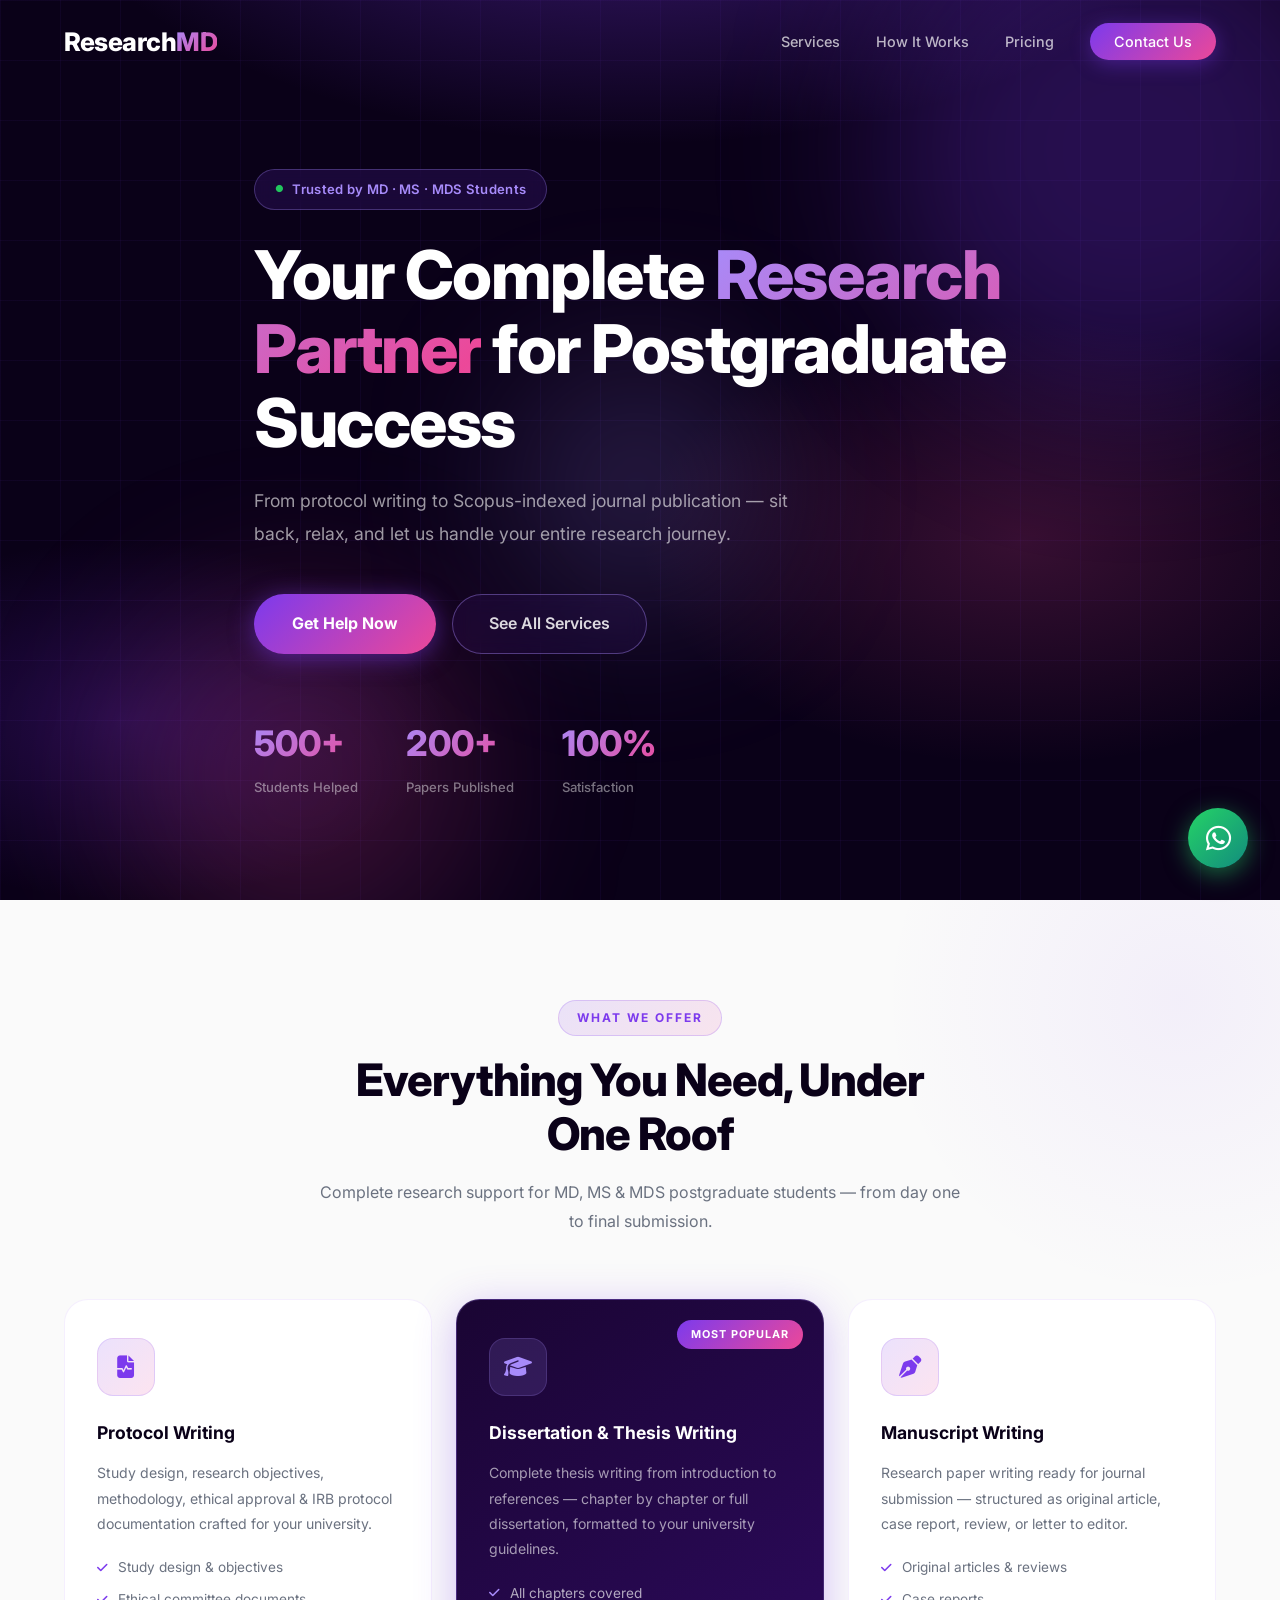
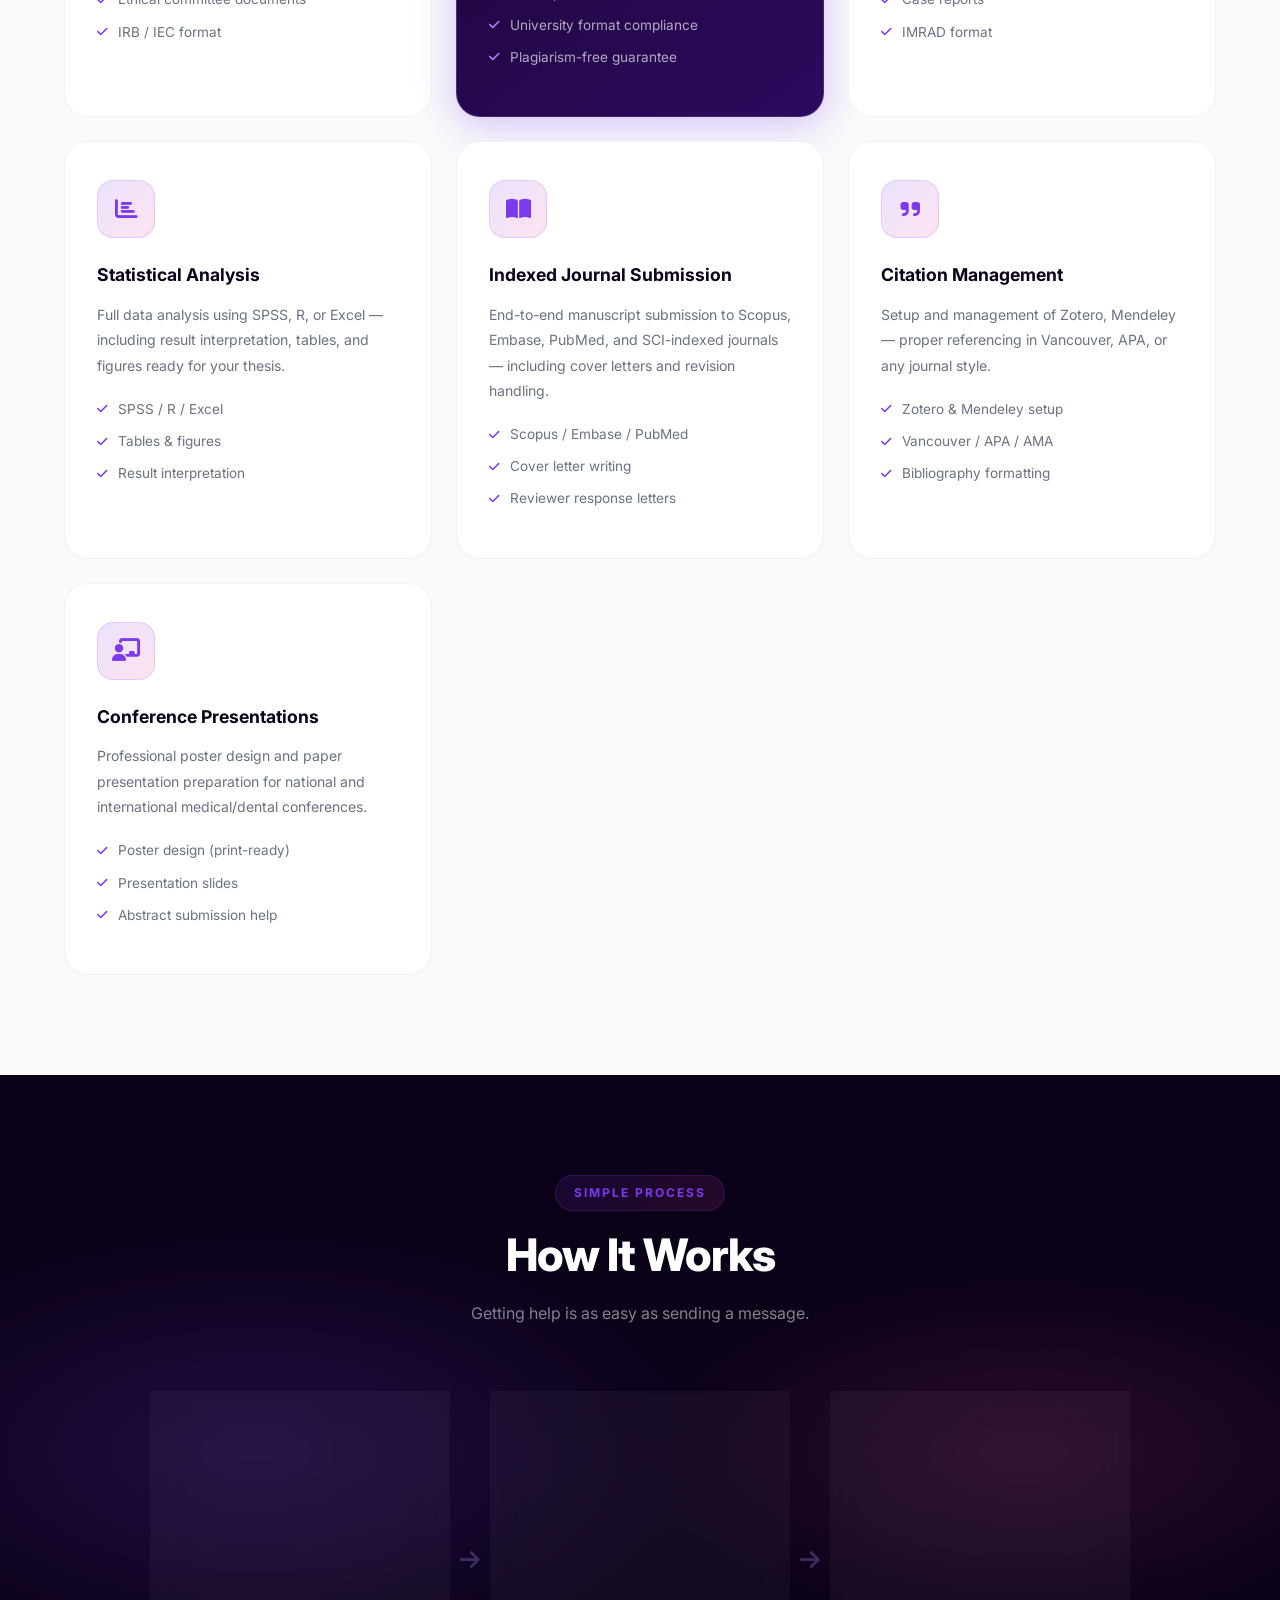
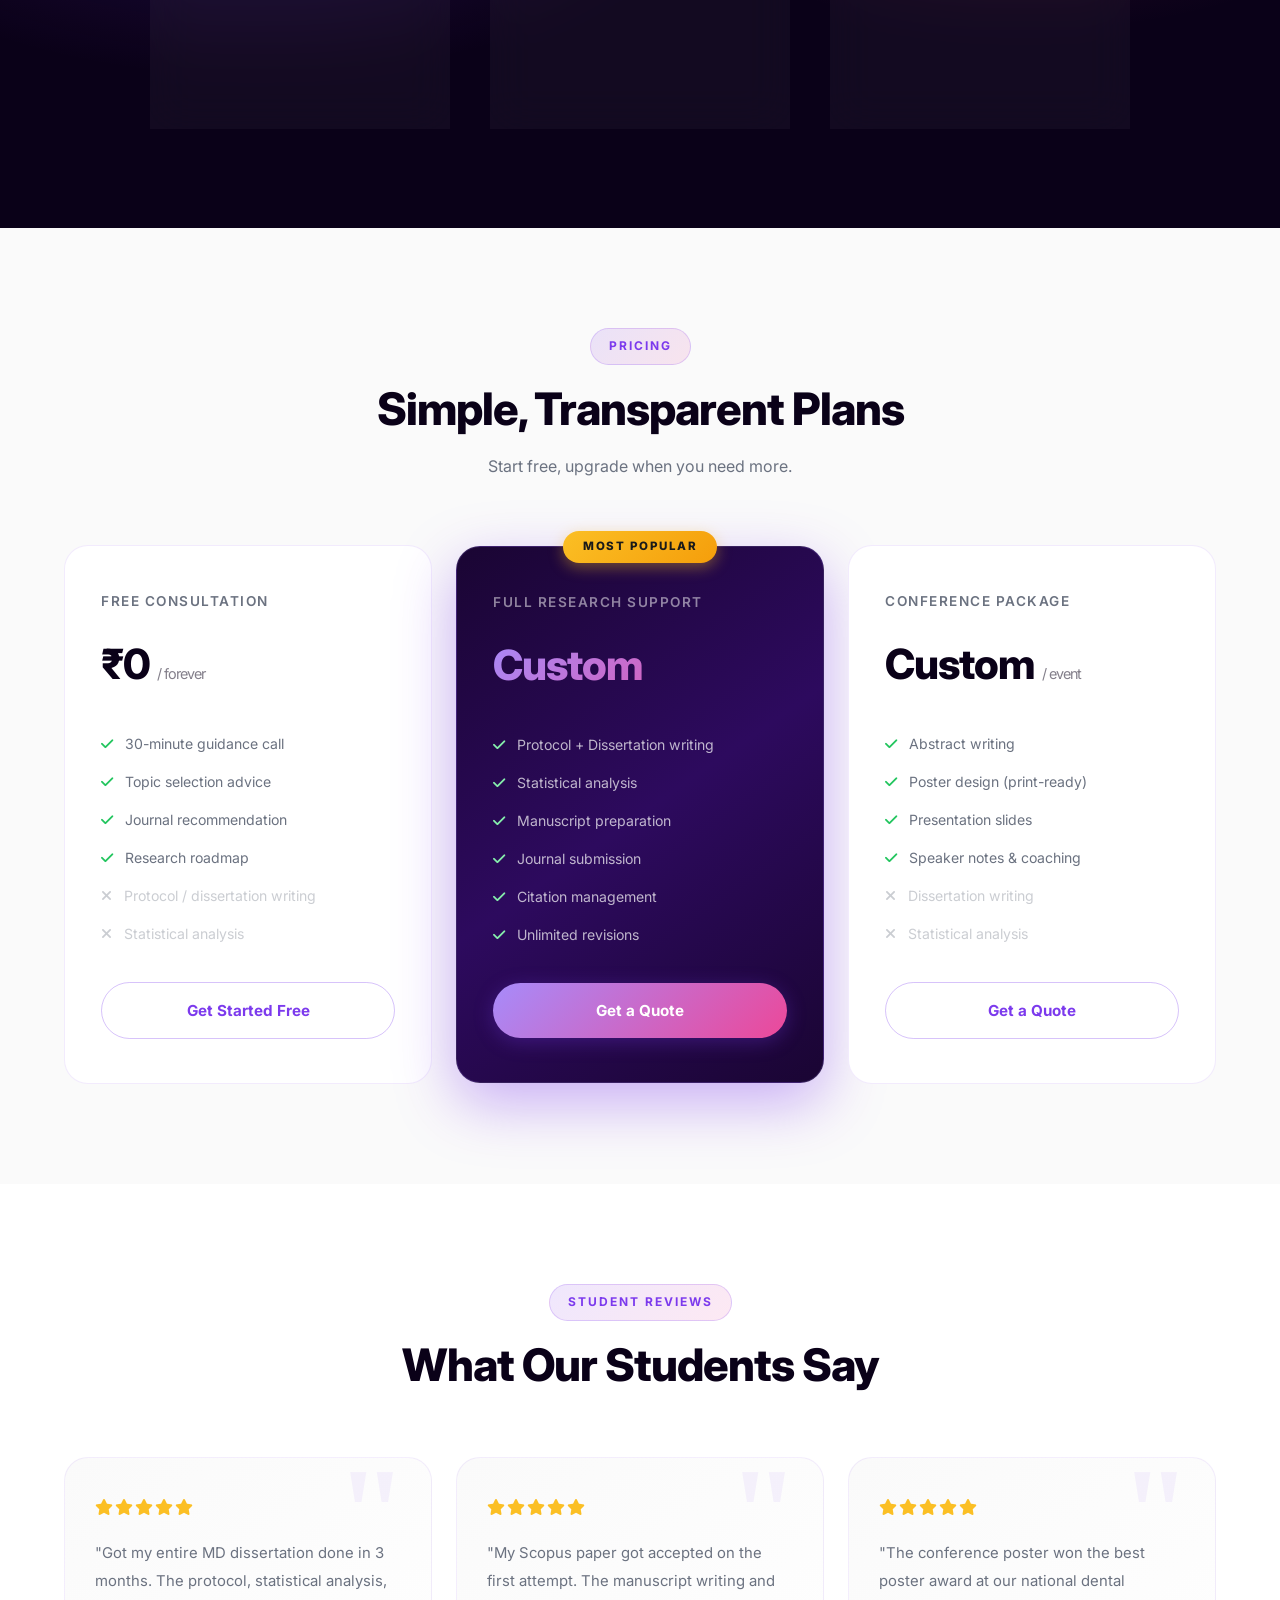
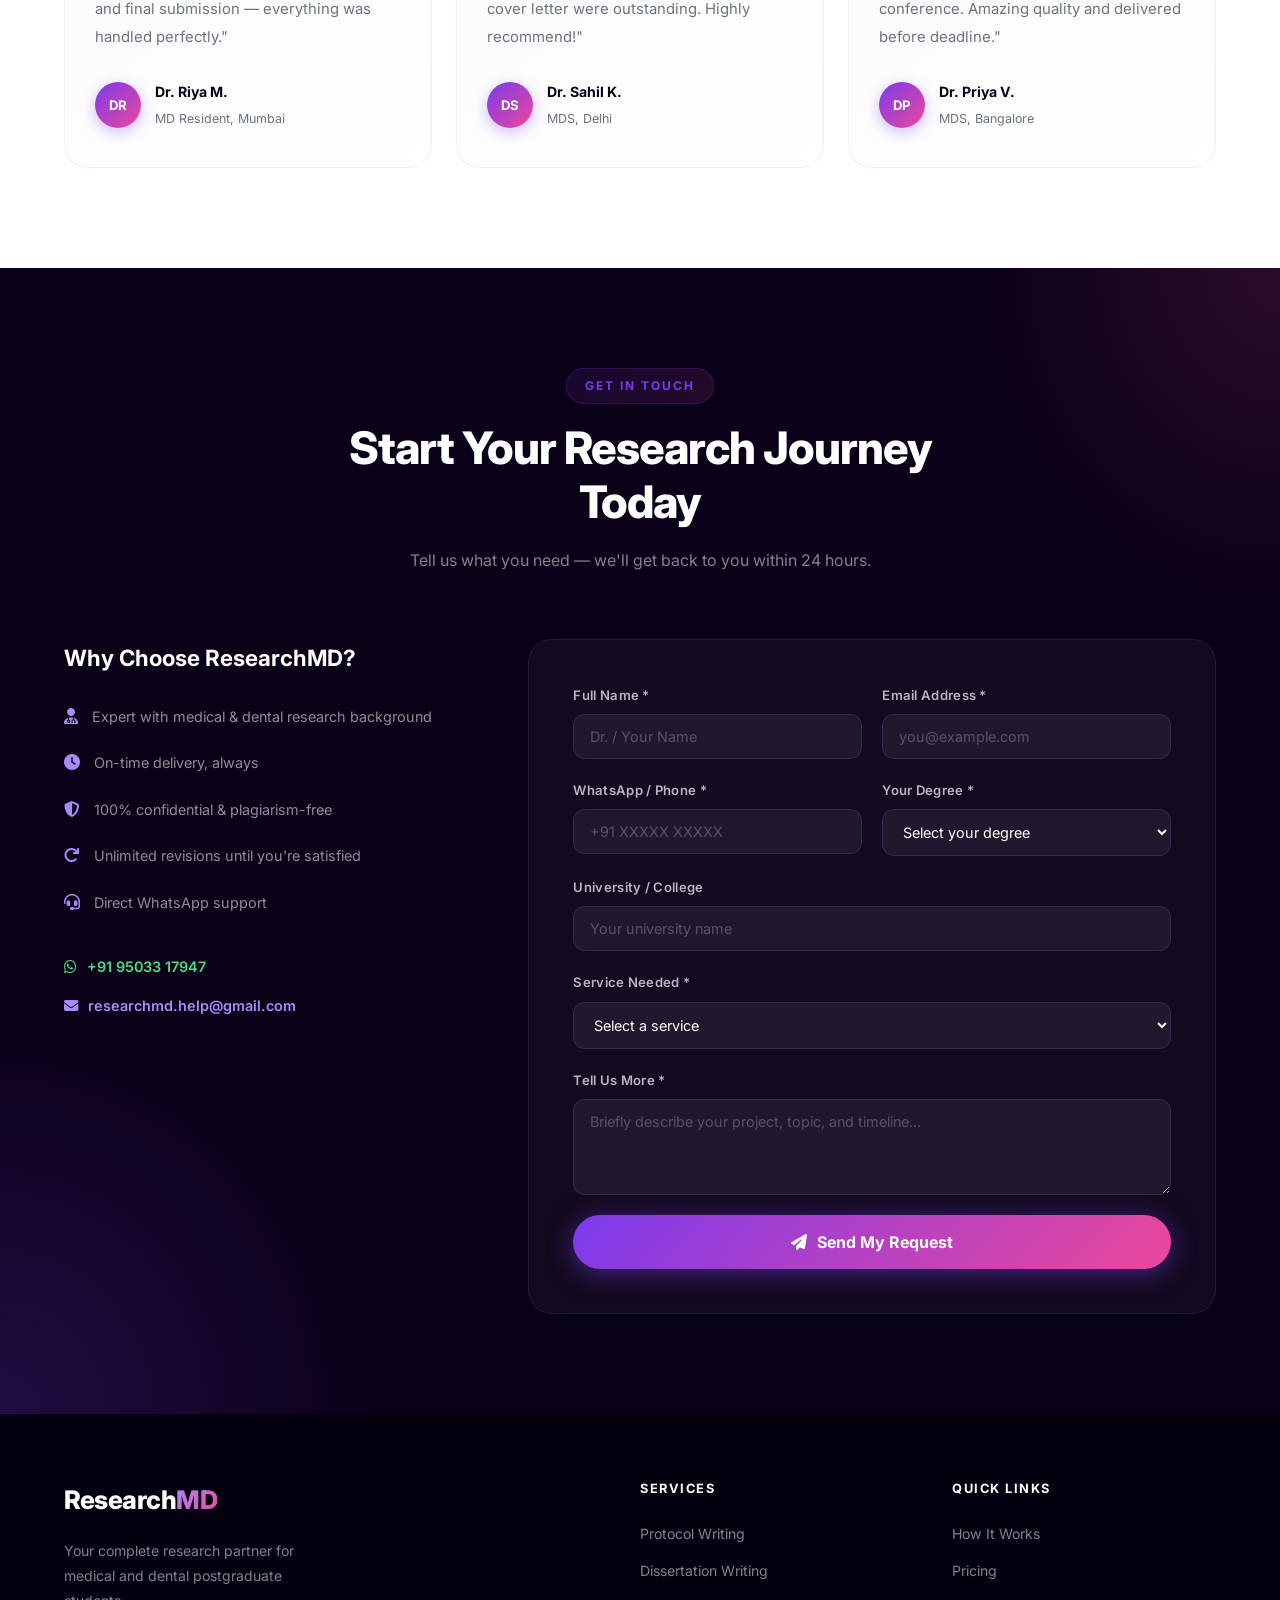
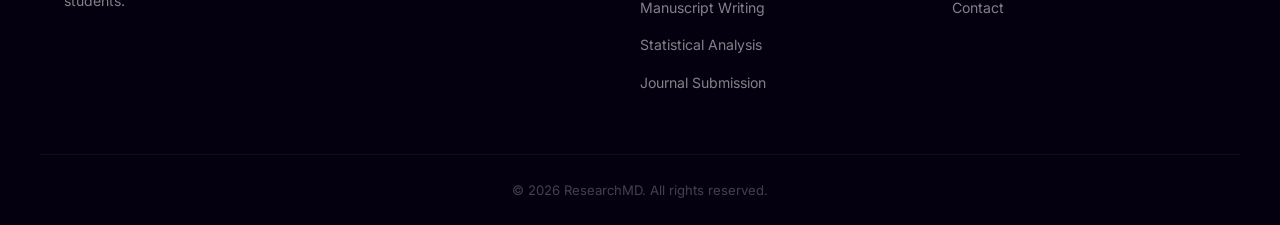
==== index.html @ eecee5d0 "Fix missing name attributes on contact form fields for Formspree Co-Authored-By: Claude Sonnet 4.6 <" ====
<!DOCTYPE html>
<html lang="en">
<head>
  <meta charset="UTF-8" />
  <meta name="viewport" content="width=device-width, initial-scale=1.0" />
  <title>ResearchMD – Thesis & Dissertation Writing Help for MD, MS & MDS Students</title>

  <!-- SEO Meta Tags -->
  <meta name="description" content="ResearchMD offers expert research support for MD, MS & MDS postgraduate students — protocol writing, dissertation, manuscript, statistical analysis, Scopus journal submission & conference presentations." />
  <meta name="keywords" content="thesis writing help India, dissertation writing MD MS MDS, research paper writing, Scopus journal submission, statistical analysis SPSS, protocol writing, medical research help, postgraduate thesis India" />
  <meta name="author" content="ResearchMD" />
  <meta name="robots" content="index, follow" />

  <!-- Open Graph (for WhatsApp / social media previews) -->
  <meta property="og:title" content="ResearchMD – Your Complete Research Partner" />
  <meta property="og:description" content="Sit back and relax. We handle your entire research journey — from protocol to publication." />
  <meta property="og:type" content="website" />
  <meta property="og:url" content="https://researchmd.vercel.app" />

  <!-- Canonical URL -->
  <link rel="canonical" href="https://researchmd.vercel.app" />

  <link rel="stylesheet" href="styles.css" />
  <link href="https://fonts.googleapis.com/css2?family=Inter:wght@300;400;500;600;700;800&display=swap" rel="stylesheet" />
  <link rel="stylesheet" href="https://cdnjs.cloudflare.com/ajax/libs/font-awesome/6.5.0/css/all.min.css" />
</head>
<body>

  <!-- ── NAVBAR ── -->
  <nav class="navbar" id="navbar">
    <div class="container nav-inner">
      <a href="#" class="logo">Research<span>MD</span></a>
      <ul class="nav-links" id="navLinks">
        <li><a href="#services">Services</a></li>
        <li><a href="#how-it-works">How It Works</a></li>
        <li><a href="#pricing">Pricing</a></li>
        <li><a href="#contact" class="btn-nav">Contact Us</a></li>
      </ul>
      <button class="hamburger" id="hamburger" aria-label="Menu">
        <i class="fas fa-bars"></i>
      </button>
    </div>
  </nav>

  <!-- ── HERO ── -->
  <section class="hero" id="home">
    <div class="hero-bg"></div>
    <div class="orb orb-1"></div>
    <div class="orb orb-2"></div>
    <div class="orb orb-3"></div>
    <div class="container hero-content">
      <span class="hero-badge">Trusted by MD · MS · MDS Students</span>
      <h1>Your Complete <span class="highlight">Research Partner</span> for Postgraduate Success</h1>
      <p class="hero-sub">
        From protocol writing to Scopus-indexed journal publication — sit back, relax, and let us handle your entire research journey.
      </p>
      <div class="hero-btns">
        <a href="#contact" class="btn-primary"><span>Get Help Now</span></a>
        <a href="#services" class="btn-outline">See All Services</a>
      </div>
      <div class="hero-stats">
        <div class="stat">
          <span class="stat-num">500+</span>
          <span class="stat-label">Students Helped</span>
        </div>
        <div class="stat">
          <span class="stat-num">200+</span>
          <span class="stat-label">Papers Published</span>
        </div>
        <div class="stat">
          <span class="stat-num">100%</span>
          <span class="stat-label">Satisfaction</span>
        </div>
      </div>
    </div>
  </section>

  <!-- ── SERVICES ── -->
  <section class="services section" id="services">
    <div class="container">
      <div class="section-header">
        <span class="section-tag">What We Offer</span>
        <h2>Everything You Need, Under One Roof</h2>
        <p>Complete research support for MD, MS & MDS postgraduate students — from day one to final submission.</p>
      </div>
      <div class="services-grid">

        <div class="service-card">
          <div class="service-icon"><i class="fas fa-file-medical-alt"></i></div>
          <h3>Protocol Writing</h3>
          <p>Study design, research objectives, methodology, ethical approval & IRB protocol documentation crafted for your university.</p>
          <ul class="service-list">
            <li><i class="fas fa-check"></i> Study design & objectives</li>
            <li><i class="fas fa-check"></i> Ethical committee documents</li>
            <li><i class="fas fa-check"></i> IRB / IEC format</li>
          </ul>
        </div>

        <div class="service-card featured">
          <div class="badge-popular">Most Popular</div>
          <div class="service-icon"><i class="fas fa-graduation-cap"></i></div>
          <h3>Dissertation & Thesis Writing</h3>
          <p>Complete thesis writing from introduction to references — chapter by chapter or full dissertation, formatted to your university guidelines.</p>
          <ul class="service-list">
            <li><i class="fas fa-check"></i> All chapters covered</li>
            <li><i class="fas fa-check"></i> University format compliance</li>
            <li><i class="fas fa-check"></i> Plagiarism-free guarantee</li>
          </ul>
        </div>

        <div class="service-card">
          <div class="service-icon"><i class="fas fa-pen-nib"></i></div>
          <h3>Manuscript Writing</h3>
          <p>Research paper writing ready for journal submission — structured as original article, case report, review, or letter to editor.</p>
          <ul class="service-list">
            <li><i class="fas fa-check"></i> Original articles & reviews</li>
            <li><i class="fas fa-check"></i> Case reports</li>
            <li><i class="fas fa-check"></i> IMRAD format</li>
          </ul>
        </div>

        <div class="service-card">
          <div class="service-icon"><i class="fas fa-chart-bar"></i></div>
          <h3>Statistical Analysis</h3>
          <p>Full data analysis using SPSS, R, or Excel — including result interpretation, tables, and figures ready for your thesis.</p>
          <ul class="service-list">
            <li><i class="fas fa-check"></i> SPSS / R / Excel</li>
            <li><i class="fas fa-check"></i> Tables & figures</li>
            <li><i class="fas fa-check"></i> Result interpretation</li>
          </ul>
        </div>

        <div class="service-card">
          <div class="service-icon"><i class="fas fa-book-open"></i></div>
          <h3>Indexed Journal Submission</h3>
          <p>End-to-end manuscript submission to Scopus, Embase, PubMed, and SCI-indexed journals — including cover letters and revision handling.</p>
          <ul class="service-list">
            <li><i class="fas fa-check"></i> Scopus / Embase / PubMed</li>
            <li><i class="fas fa-check"></i> Cover letter writing</li>
            <li><i class="fas fa-check"></i> Reviewer response letters</li>
          </ul>
        </div>

        <div class="service-card">
          <div class="service-icon"><i class="fas fa-quote-right"></i></div>
          <h3>Citation Management</h3>
          <p>Setup and management of Zotero, Mendeley — proper referencing in Vancouver, APA, or any journal style.</p>
          <ul class="service-list">
            <li><i class="fas fa-check"></i> Zotero & Mendeley setup</li>
            <li><i class="fas fa-check"></i> Vancouver / APA / AMA</li>
            <li><i class="fas fa-check"></i> Bibliography formatting</li>
          </ul>
        </div>

        <div class="service-card">
          <div class="service-icon"><i class="fas fa-chalkboard-teacher"></i></div>
          <h3>Conference Presentations</h3>
          <p>Professional poster design and paper presentation preparation for national and international medical/dental conferences.</p>
          <ul class="service-list">
            <li><i class="fas fa-check"></i> Poster design (print-ready)</li>
            <li><i class="fas fa-check"></i> Presentation slides</li>
            <li><i class="fas fa-check"></i> Abstract submission help</li>
          </ul>
        </div>

      </div>
    </div>
  </section>

  <!-- ── HOW IT WORKS ── -->
  <section class="how-it-works section" id="how-it-works">
    <div class="container">
      <div class="section-header">
        <span class="section-tag">Simple Process</span>
        <h2>How It Works</h2>
        <p>Getting help is as easy as sending a message.</p>
      </div>
      <div class="steps">
        <div class="step">
          <div class="step-num">01</div>
          <div class="step-icon"><i class="fas fa-paper-plane"></i></div>
          <h3>Contact Us</h3>
          <p>Fill out the contact form below with your requirements, degree, and what help you need.</p>
        </div>
        <div class="step-arrow"><i class="fas fa-arrow-right"></i></div>
        <div class="step">
          <div class="step-num">02</div>
          <div class="step-icon"><i class="fas fa-comments"></i></div>
          <h3>Discuss Your Project</h3>
          <p>We connect on WhatsApp or email to understand your topic, timeline, and university requirements.</p>
        </div>
        <div class="step-arrow"><i class="fas fa-arrow-right"></i></div>
        <div class="step">
          <div class="step-num">03</div>
          <div class="step-icon"><i class="fas fa-check-circle"></i></div>
          <h3>We Deliver</h3>
          <p>Sit back and relax. Your work is done on time, formatted correctly, and ready for submission.</p>
        </div>
      </div>
    </div>
  </section>

  <!-- ── PRICING ── -->
  <section class="pricing section" id="pricing">
    <div class="container">
      <div class="section-header">
        <span class="section-tag">Pricing</span>
        <h2>Simple, Transparent Plans</h2>
        <p>Start free, upgrade when you need more.</p>
      </div>
      <div class="pricing-grid">

        <div class="pricing-card">
          <div class="plan-name">Free Consultation</div>
          <div class="plan-price">₹0 <span>/ forever</span></div>
          <ul class="plan-features">
            <li><i class="fas fa-check"></i> 30-minute guidance call</li>
            <li><i class="fas fa-check"></i> Topic selection advice</li>
            <li><i class="fas fa-check"></i> Journal recommendation</li>
            <li><i class="fas fa-check"></i> Research roadmap</li>
            <li class="disabled"><i class="fas fa-times"></i> Protocol / dissertation writing</li>
            <li class="disabled"><i class="fas fa-times"></i> Statistical analysis</li>
          </ul>
          <a href="#contact" class="btn-plan-outline">Get Started Free</a>
        </div>

        <div class="pricing-card featured">
          <div class="popular-tag">Most Popular</div>
          <div class="plan-name">Full Research Support</div>
          <div class="plan-price">Custom <span>/ project</span></div>
          <ul class="plan-features">
            <li><i class="fas fa-check"></i> Protocol + Dissertation writing</li>
            <li><i class="fas fa-check"></i> Statistical analysis</li>
            <li><i class="fas fa-check"></i> Manuscript preparation</li>
            <li><i class="fas fa-check"></i> Journal submission</li>
            <li><i class="fas fa-check"></i> Citation management</li>
            <li><i class="fas fa-check"></i> Unlimited revisions</li>
          </ul>
          <a href="#contact" class="btn-plan">Get a Quote</a>
        </div>

        <div class="pricing-card">
          <div class="plan-name">Conference Package</div>
          <div class="plan-price">Custom <span>/ event</span></div>
          <ul class="plan-features">
            <li><i class="fas fa-check"></i> Abstract writing</li>
            <li><i class="fas fa-check"></i> Poster design (print-ready)</li>
            <li><i class="fas fa-check"></i> Presentation slides</li>
            <li><i class="fas fa-check"></i> Speaker notes & coaching</li>
            <li class="disabled"><i class="fas fa-times"></i> Dissertation writing</li>
            <li class="disabled"><i class="fas fa-times"></i> Statistical analysis</li>
          </ul>
          <a href="#contact" class="btn-plan-outline">Get a Quote</a>
        </div>

      </div>
    </div>
  </section>

  <!-- ── TESTIMONIALS ── -->
  <section class="testimonials section">
    <div class="container">
      <div class="section-header">
        <span class="section-tag">Student Reviews</span>
        <h2>What Our Students Say</h2>
      </div>
      <div class="testimonials-grid">
        <div class="testimonial-card">
          <div class="stars"><i class="fas fa-star"></i><i class="fas fa-star"></i><i class="fas fa-star"></i><i class="fas fa-star"></i><i class="fas fa-star"></i></div>
          <p>"Got my entire MD dissertation done in 3 months. The protocol, statistical analysis, and final submission — everything was handled perfectly."</p>
          <div class="testimonial-author">
            <div class="author-avatar">DR</div>
            <div>
              <strong>Dr. Riya M.</strong>
              <span>MD Resident, Mumbai</span>
            </div>
          </div>
        </div>
        <div class="testimonial-card">
          <div class="stars"><i class="fas fa-star"></i><i class="fas fa-star"></i><i class="fas fa-star"></i><i class="fas fa-star"></i><i class="fas fa-star"></i></div>
          <p>"My Scopus paper got accepted on the first attempt. The manuscript writing and cover letter were outstanding. Highly recommend!"</p>
          <div class="testimonial-author">
            <div class="author-avatar">DS</div>
            <div>
              <strong>Dr. Sahil K.</strong>
              <span>MDS, Delhi</span>
            </div>
          </div>
        </div>
        <div class="testimonial-card">
          <div class="stars"><i class="fas fa-star"></i><i class="fas fa-star"></i><i class="fas fa-star"></i><i class="fas fa-star"></i><i class="fas fa-star"></i></div>
          <p>"The conference poster won the best poster award at our national dental conference. Amazing quality and delivered before deadline."</p>
          <div class="testimonial-author">
            <div class="author-avatar">DP</div>
            <div>
              <strong>Dr. Priya V.</strong>
              <span>MDS, Bangalore</span>
            </div>
          </div>
        </div>
      </div>
    </div>
  </section>

  <!-- ── CONTACT ── -->
  <section class="contact section" id="contact">
    <div class="container">
      <div class="section-header">
        <span class="section-tag">Get In Touch</span>
        <h2>Start Your Research Journey Today</h2>
        <p>Tell us what you need — we'll get back to you within 24 hours.</p>
      </div>
      <div class="contact-wrapper">
        <div class="contact-info">
          <h3>Why Choose ResearchMD?</h3>
          <ul class="why-list">
            <li><i class="fas fa-user-md"></i> Expert with medical & dental research background</li>
            <li><i class="fas fa-clock"></i> On-time delivery, always</li>
            <li><i class="fas fa-shield-alt"></i> 100% confidential & plagiarism-free</li>
            <li><i class="fas fa-redo"></i> Unlimited revisions until you're satisfied</li>
            <li><i class="fas fa-headset"></i> Direct WhatsApp support</li>
          </ul>
          <div class="contact-links">
            <a href="https://wa.me/919503317947" class="contact-link whatsapp">
              <i class="fab fa-whatsapp"></i> +91 95033 17947
            </a>
            <a href="mailto:researchmd.help@gmail.com" class="contact-link">
              <i class="fas fa-envelope"></i> researchmd.help@gmail.com
            </a>
          </div>
        </div>

        <form class="contact-form" id="contactForm" action="https://formspree.io/f/mreawzrw" method="POST">
          <div class="form-row">
            <div class="form-group">
              <label for="name">Full Name *</label>
              <input type="text" id="name" name="name" placeholder="Dr. / Your Name" required />
            </div>
            <div class="form-group">
              <label for="email">Email Address *</label>
              <input type="email" id="email" name="email" placeholder="you@example.com" required />
            </div>
          </div>
          <div class="form-row">
            <div class="form-group">
              <label for="phone">WhatsApp / Phone *</label>
              <input type="tel" id="phone" name="phone" placeholder="+91 XXXXX XXXXX" required />
            </div>
            <div class="form-group">
              <label for="degree">Your Degree *</label>
              <select id="degree" name="degree" required>
                <option value="">Select your degree</option>
                <option>MD</option>
                <option>MS</option>
                <option>MDS</option>
                <option>Other</option>
              </select>
            </div>
          </div>
          <div class="form-group">
            <label for="university">University / College</label>
            <input type="text" id="university" name="university" placeholder="Your university name" />
          </div>
          <div class="form-group">
            <label for="service">Service Needed *</label>
            <select id="service" name="service" required>
              <option value="">Select a service</option>
              <option>Protocol Writing</option>
              <option>Dissertation / Thesis Writing</option>
              <option>Manuscript Writing</option>
              <option>Statistical Analysis</option>
              <option>Indexed Journal Submission</option>
              <option>Citation Management (Zotero / Mendeley)</option>
              <option>Conference Poster / Presentation</option>
              <option>Multiple Services</option>
            </select>
          </div>
          <div class="form-group">
            <label for="message">Tell Us More *</label>
            <textarea id="message" name="message" rows="4" placeholder="Briefly describe your project, topic, and timeline..." required></textarea>
          </div>
          <button type="submit" class="btn-submit">
            <i class="fas fa-paper-plane"></i> <span>Send My Request</span>
          </button>
          <div class="form-success" id="formSuccess">
            <i class="fas fa-check-circle"></i> Thank you! We'll contact you within 24 hours.
          </div>
        </form>
      </div>
    </div>
  </section>

  <!-- ── FOOTER ── -->
  <footer class="footer">
    <div class="container footer-inner">
      <div class="footer-brand">
        <a href="#" class="logo">Research<span>MD</span></a>
        <p>Your complete research partner for medical and dental postgraduate students.</p>
      </div>
      <div class="footer-links">
        <h4>Services</h4>
        <ul>
          <li><a href="#services">Protocol Writing</a></li>
          <li><a href="#services">Dissertation Writing</a></li>
          <li><a href="#services">Manuscript Writing</a></li>
          <li><a href="#services">Statistical Analysis</a></li>
          <li><a href="#services">Journal Submission</a></li>
        </ul>
      </div>
      <div class="footer-links">
        <h4>Quick Links</h4>
        <ul>
          <li><a href="#how-it-works">How It Works</a></li>
          <li><a href="#pricing">Pricing</a></li>
          <li><a href="#contact">Contact</a></li>
        </ul>
      </div>
    </div>
    <div class="footer-bottom">
      <p>© 2026 ResearchMD. All rights reserved.</p>
    </div>
  </footer>

  <!-- WhatsApp Floating Button -->
  <a href="https://wa.me/919503317947?text=Hi%2C%20I%20need%20help%20with%20my%20research%20project"
     class="whatsapp-float"
     target="_blank"
     aria-label="Chat on WhatsApp">
    <i class="fab fa-whatsapp"></i>
    <span class="whatsapp-tooltip">Chat with us!</span>
  </a>

  <script src="script.js"></script>
</body>
</html>
---- styles.css ----
/* ── RESET & BASE ── */
*, *::before, *::after { box-sizing: border-box; margin: 0; padding: 0; }

:root {
  --purple:        #7C3AED;
  --purple-dark:   #5B21B6;
  --purple-deep:   #3B0764;
  --purple-light:  #EDE9FE;
  --purple-mid:    #A78BFA;
  --purple-glow:   rgba(124, 58, 237, 0.4);
  --pink:          #EC4899;
  --white:         #FFFFFF;
  --off-white:     #F8F7FF;
  --gray:          #6B7280;
  --dark:          #0A0118;
  --dark-card:     #110A2A;
  --radius:        18px;
  --radius-lg:     24px;
}

html { scroll-behavior: smooth; }

body {
  font-family: 'Inter', sans-serif;
  color: var(--dark);
  background: var(--white);
  line-height: 1.7;
  overflow-x: hidden;
}

.container { max-width: 1200px; margin: 0 auto; padding: 0 24px; }
a { text-decoration: none; color: inherit; }
ul { list-style: none; }
.section { padding: 100px 0; }

/* ── NAVBAR ── */
.navbar {
  position: fixed;
  top: 0; left: 0; right: 0;
  z-index: 100;
  padding: 10px 0;
  transition: all 0.4s;
}
.navbar.scrolled {
  background: rgba(10, 1, 24, 0.85);
  backdrop-filter: blur(20px);
  -webkit-backdrop-filter: blur(20px);
  border-bottom: 1px solid rgba(124,58,237,0.2);
  box-shadow: 0 4px 30px rgba(124,58,237,0.15);
}
.nav-inner {
  display: flex;
  align-items: center;
  justify-content: space-between;
  height: 64px;
}

.logo {
  font-size: 1.6rem;
  font-weight: 800;
  color: var(--white);
  letter-spacing: -0.5px;
}
.logo span {
  background: linear-gradient(135deg, #A78BFA, #EC4899);
  -webkit-background-clip: text;
  -webkit-text-fill-color: transparent;
  background-clip: text;
}

.nav-links { display: flex; align-items: center; gap: 36px; }
.nav-links li a {
  font-weight: 500;
  color: rgba(255,255,255,0.7);
  transition: color 0.2s;
  font-size: 0.9rem;
}
.nav-links li a:hover { color: var(--white); }

.btn-nav {
  background: linear-gradient(135deg, var(--purple), var(--pink)) !important;
  color: var(--white) !important;
  padding: 10px 24px;
  border-radius: 50px;
  font-weight: 600;
  font-size: 0.9rem;
  box-shadow: 0 4px 20px rgba(124,58,237,0.4);
  transition: all 0.3s !important;
}
.btn-nav:hover {
  transform: translateY(-2px) !important;
  box-shadow: 0 8px 30px rgba(124,58,237,0.6) !important;
}

.hamburger {
  display: none;
  background: none;
  border: none;
  font-size: 1.4rem;
  color: var(--white);
  cursor: pointer;
}

/* ── HERO ── */
.hero {
  min-height: 100vh;
  display: flex;
  align-items: center;
  position: relative;
  overflow: hidden;
  padding-top: 70px;
  background: var(--dark);
}

/* Animated gradient background */
.hero-bg {
  position: absolute;
  inset: 0;
  background:
    radial-gradient(ellipse 80% 60% at 50% -20%, rgba(124,58,237,0.5) 0%, transparent 60%),
    radial-gradient(ellipse 60% 50% at 80% 60%, rgba(236,72,153,0.2) 0%, transparent 50%),
    radial-gradient(ellipse 50% 40% at 10% 80%, rgba(91,33,182,0.3) 0%, transparent 50%),
    var(--dark);
}

/* Floating orbs */
.orb {
  position: absolute;
  border-radius: 50%;
  filter: blur(80px);
  animation: floatOrb 8s ease-in-out infinite;
  pointer-events: none;
}
.orb-1 {
  width: 500px; height: 500px;
  background: rgba(124,58,237,0.25);
  top: -100px; right: -100px;
  animation-duration: 9s;
}
.orb-2 {
  width: 350px; height: 350px;
  background: rgba(236,72,153,0.2);
  bottom: -50px; left: 10%;
  animation-duration: 11s;
  animation-delay: -3s;
}
.orb-3 {
  width: 250px; height: 250px;
  background: rgba(167,139,250,0.2);
  top: 40%; left: 40%;
  animation-duration: 13s;
  animation-delay: -5s;
}

@keyframes floatOrb {
  0%, 100% { transform: translateY(0) scale(1); }
  50%       { transform: translateY(-40px) scale(1.08); }
}

/* Grid overlay */
.hero-bg::after {
  content: '';
  position: absolute;
  inset: 0;
  background-image:
    linear-gradient(rgba(124,58,237,0.06) 1px, transparent 1px),
    linear-gradient(90deg, rgba(124,58,237,0.06) 1px, transparent 1px);
  background-size: 60px 60px;
}

.hero-content {
  position: relative;
  z-index: 1;
  max-width: 820px;
  padding: 80px 24px;
}

.hero-badge {
  display: inline-flex;
  align-items: center;
  gap: 8px;
  background: rgba(124,58,237,0.15);
  border: 1px solid rgba(167,139,250,0.3);
  color: var(--purple-mid);
  font-size: 0.82rem;
  font-weight: 600;
  padding: 8px 20px;
  border-radius: 50px;
  margin-bottom: 28px;
  backdrop-filter: blur(10px);
  letter-spacing: 0.3px;
}
.hero-badge::before {
  content: '●';
  color: #22C55E;
  font-size: 0.6rem;
  animation: pulse 2s infinite;
}
@keyframes pulse { 0%,100%{opacity:1} 50%{opacity:0.3} }

.hero-content h1 {
  font-size: clamp(2.4rem, 5.5vw, 4.2rem);
  font-weight: 800;
  line-height: 1.1;
  color: var(--white);
  margin-bottom: 24px;
  letter-spacing: -1.5px;
}

.highlight {
  background: linear-gradient(135deg, #A78BFA 0%, #EC4899 50%, #A78BFA 100%);
  background-size: 200% auto;
  -webkit-background-clip: text;
  -webkit-text-fill-color: transparent;
  background-clip: text;
  animation: shimmer 3s linear infinite;
}
@keyframes shimmer { to { background-position: 200% center; } }

.hero-sub {
  font-size: 1.1rem;
  color: rgba(255,255,255,0.6);
  max-width: 580px;
  margin-bottom: 44px;
  line-height: 1.9;
}

.hero-btns { display: flex; gap: 16px; flex-wrap: wrap; margin-bottom: 60px; }

.btn-primary {
  background: linear-gradient(135deg, var(--purple) 0%, var(--pink) 100%);
  color: var(--white);
  padding: 16px 38px;
  border-radius: 50px;
  font-weight: 700;
  font-size: 1rem;
  transition: all 0.3s;
  box-shadow: 0 4px 24px rgba(124,58,237,0.5), 0 0 0 0 rgba(124,58,237,0.3);
  position: relative;
  overflow: hidden;
}
.btn-primary::before {
  content: '';
  position: absolute;
  inset: 0;
  background: linear-gradient(135deg, var(--pink) 0%, var(--purple) 100%);
  opacity: 0;
  transition: opacity 0.3s;
}
.btn-primary:hover::before { opacity: 1; }
.btn-primary span { position: relative; z-index: 1; }
.btn-primary:hover {
  transform: translateY(-3px);
  box-shadow: 0 12px 40px rgba(124,58,237,0.6);
}

.btn-outline {
  border: 1.5px solid rgba(167,139,250,0.4);
  color: rgba(255,255,255,0.85);
  padding: 15px 36px;
  border-radius: 50px;
  font-weight: 600;
  font-size: 1rem;
  transition: all 0.3s;
  background: rgba(124,58,237,0.08);
  backdrop-filter: blur(10px);
}
.btn-outline:hover {
  border-color: var(--purple-mid);
  background: rgba(124,58,237,0.2);
  transform: translateY(-3px);
  color: var(--white);
}

.hero-stats { display: flex; gap: 48px; flex-wrap: wrap; }
.stat { position: relative; }
.stat-num {
  display: block;
  font-size: 2.2rem;
  font-weight: 800;
  background: linear-gradient(135deg, #A78BFA, #EC4899);
  -webkit-background-clip: text;
  -webkit-text-fill-color: transparent;
  background-clip: text;
}
.stat-label {
  font-size: 0.82rem;
  color: rgba(255,255,255,0.45);
  font-weight: 500;
}

/* ── SECTION HEADER ── */
.section-header { text-align: center; max-width: 640px; margin: 0 auto 64px; }
.section-tag {
  display: inline-block;
  background: linear-gradient(135deg, rgba(124,58,237,0.12), rgba(236,72,153,0.12));
  border: 1px solid rgba(124,58,237,0.2);
  color: var(--purple);
  font-size: 0.75rem;
  font-weight: 700;
  text-transform: uppercase;
  letter-spacing: 2px;
  padding: 7px 18px;
  border-radius: 50px;
  margin-bottom: 18px;
}
.section-header h2 {
  font-size: clamp(1.9rem, 4vw, 2.8rem);
  font-weight: 800;
  color: var(--dark);
  margin-bottom: 16px;
  letter-spacing: -1px;
  line-height: 1.2;
}
.section-header p { color: var(--gray); font-size: 1rem; line-height: 1.8; }

/* ── SERVICES ── */
.services { background: #FAFAFA; position: relative; overflow: hidden; }
.services::before {
  content: '';
  position: absolute;
  top: -200px; right: -200px;
  width: 600px; height: 600px;
  background: radial-gradient(circle, rgba(124,58,237,0.06) 0%, transparent 70%);
  pointer-events: none;
}

.services-grid {
  display: grid;
  grid-template-columns: repeat(auto-fit, minmax(320px, 1fr));
  gap: 24px;
}

.service-card {
  background: var(--white);
  border-radius: var(--radius-lg);
  padding: 38px 32px;
  border: 1px solid rgba(124,58,237,0.08);
  transition: all 0.4s cubic-bezier(0.175, 0.885, 0.32, 1.275);
  position: relative;
  overflow: hidden;
}
.service-card::before {
  content: '';
  position: absolute;
  inset: 0;
  background: linear-gradient(135deg, rgba(124,58,237,0.04) 0%, rgba(236,72,153,0.04) 100%);
  opacity: 0;
  transition: opacity 0.4s;
  border-radius: inherit;
}
.service-card::after {
  content: '';
  position: absolute;
  inset: -1px;
  border-radius: inherit;
  background: linear-gradient(135deg, var(--purple), var(--pink));
  z-index: -1;
  opacity: 0;
  transition: opacity 0.4s;
}
.service-card:hover {
  transform: translateY(-10px);
  box-shadow: 0 20px 60px rgba(124,58,237,0.18);
  border-color: transparent;
}
.service-card:hover::before { opacity: 1; }
.service-card:hover::after { opacity: 1; }

.service-card.featured {
  background: linear-gradient(145deg, #1a0533, #2d0a5e);
  border: 1px solid rgba(167,139,250,0.25);
  color: var(--white);
  box-shadow: 0 8px 40px rgba(124,58,237,0.3);
}
.service-card.featured::before { display: none; }
.service-card.featured:hover {
  transform: translateY(-10px);
  box-shadow: 0 24px 60px rgba(124,58,237,0.5);
  border-color: rgba(167,139,250,0.4);
}
.service-card.featured::after { display: none; }
.badge-popular {
  position: absolute;
  top: 20px; right: 20px;
  background: linear-gradient(135deg, var(--purple), var(--pink));
  color: var(--white);
  font-size: 0.68rem;
  font-weight: 700;
  padding: 5px 14px;
  border-radius: 50px;
  text-transform: uppercase;
  letter-spacing: 1px;
}

.service-icon {
  width: 58px; height: 58px;
  background: linear-gradient(135deg, rgba(124,58,237,0.15), rgba(236,72,153,0.15));
  border-radius: 16px;
  display: flex;
  align-items: center;
  justify-content: center;
  margin-bottom: 22px;
  font-size: 1.4rem;
  color: var(--purple);
  transition: all 0.3s;
  border: 1px solid rgba(124,58,237,0.15);
}
.service-card.featured .service-icon {
  background: rgba(167,139,250,0.15);
  border-color: rgba(167,139,250,0.2);
  color: var(--purple-mid);
}
.service-card:hover .service-icon {
  background: linear-gradient(135deg, var(--purple), var(--pink));
  color: var(--white);
  transform: scale(1.1) rotate(-5deg);
  border-color: transparent;
  box-shadow: 0 8px 20px rgba(124,58,237,0.4);
}

.service-card h3 {
  font-size: 1.1rem;
  font-weight: 700;
  margin-bottom: 12px;
  color: var(--dark);
}
.service-card.featured h3 { color: var(--white); }

.service-card p {
  color: var(--gray);
  font-size: 0.88rem;
  margin-bottom: 20px;
  line-height: 1.8;
}
.service-card.featured p { color: rgba(255,255,255,0.6); }

.service-list li {
  display: flex;
  align-items: center;
  gap: 10px;
  font-size: 0.85rem;
  color: var(--gray);
  margin-bottom: 9px;
}
.service-list li i { color: var(--purple); font-size: 0.75rem; }
.service-card.featured .service-list li { color: rgba(255,255,255,0.65); }
.service-card.featured .service-list li i { color: var(--purple-mid); }

/* ── HOW IT WORKS ── */
.how-it-works {
  background: var(--dark);
  position: relative;
  overflow: hidden;
}
.how-it-works::before {
  content: '';
  position: absolute;
  inset: 0;
  background:
    radial-gradient(ellipse 60% 50% at 20% 50%, rgba(124,58,237,0.2) 0%, transparent 60%),
    radial-gradient(ellipse 50% 40% at 80% 50%, rgba(236,72,153,0.15) 0%, transparent 60%);
}
.how-it-works .section-header h2,
.how-it-works .section-header p { color: var(--white); }
.how-it-works .section-header p { color: rgba(255,255,255,0.5); }

.steps {
  display: flex;
  align-items: stretch;
  justify-content: center;
  gap: 0;
  flex-wrap: wrap;
  position: relative;
  z-index: 1;
}

.step {
  background: rgba(255,255,255,0.04);
  backdrop-filter: blur(20px);
  -webkit-backdrop-filter: blur(20px);
  border: 1px solid rgba(167,139,250,0.12);
  border-radius: var(--radius-lg);
  padding: 44px 32px;
  text-align: center;
  flex: 1;
  min-width: 220px;
  max-width: 300px;
  transition: all 0.4s;
  position: relative;
  overflow: hidden;
}
.step::before {
  content: '';
  position: absolute;
  inset: 0;
  background: linear-gradient(135deg, rgba(124,58,237,0.1), rgba(236,72,153,0.05));
  opacity: 0;
  transition: opacity 0.4s;
}
.step:hover {
  transform: translateY(-8px);
  border-color: rgba(167,139,250,0.35);
  box-shadow: 0 20px 50px rgba(124,58,237,0.25);
}
.step:hover::before { opacity: 1; }

.step-num {
  font-size: 3.5rem;
  font-weight: 900;
  background: linear-gradient(135deg, rgba(124,58,237,0.2), rgba(236,72,153,0.2));
  -webkit-background-clip: text;
  -webkit-text-fill-color: transparent;
  background-clip: text;
  line-height: 1;
  margin-bottom: -8px;
}
.step-icon {
  width: 60px; height: 60px;
  background: linear-gradient(135deg, var(--purple), var(--pink));
  border-radius: 50%;
  display: flex;
  align-items: center;
  justify-content: center;
  margin: 0 auto 22px;
  font-size: 1.2rem;
  color: var(--white);
  box-shadow: 0 8px 24px rgba(124,58,237,0.4);
}
.step h3 { font-size: 1.05rem; font-weight: 700; margin-bottom: 12px; color: var(--white); }
.step p { color: rgba(255,255,255,0.5); font-size: 0.88rem; line-height: 1.8; }

.step-arrow {
  color: rgba(167,139,250,0.3);
  font-size: 1.4rem;
  padding: 0 10px;
  align-self: center;
  flex-shrink: 0;
}

/* ── PRICING ── */
.pricing { background: #FAFAFA; }

.pricing-grid {
  display: grid;
  grid-template-columns: repeat(auto-fit, minmax(290px, 1fr));
  gap: 24px;
  align-items: center;
}

.pricing-card {
  background: var(--white);
  border-radius: var(--radius-lg);
  padding: 44px 36px;
  border: 1px solid rgba(124,58,237,0.1);
  position: relative;
  transition: all 0.4s;
}
.pricing-card:hover {
  transform: translateY(-6px);
  box-shadow: 0 20px 50px rgba(124,58,237,0.12);
  border-color: rgba(124,58,237,0.25);
}
.pricing-card.featured {
  background: linear-gradient(145deg, #1a0533 0%, #2d0a5e 50%, #1a0533 100%);
  border: 1px solid rgba(167,139,250,0.2);
  transform: scale(1.05);
  box-shadow: 0 20px 60px rgba(124,58,237,0.4);
}
.pricing-card.featured:hover {
  transform: scale(1.05) translateY(-6px);
  box-shadow: 0 30px 70px rgba(124,58,237,0.5);
}

.popular-tag {
  position: absolute;
  top: -16px; left: 50%; transform: translateX(-50%);
  background: linear-gradient(135deg, #FBBF24, #F59E0B);
  color: #1A1A1A;
  font-size: 0.72rem;
  font-weight: 800;
  padding: 6px 20px;
  border-radius: 50px;
  white-space: nowrap;
  text-transform: uppercase;
  letter-spacing: 1.5px;
  box-shadow: 0 4px 15px rgba(251,191,36,0.4);
}

.plan-name {
  font-size: 0.85rem;
  font-weight: 600;
  margin-bottom: 16px;
  color: var(--gray);
  text-transform: uppercase;
  letter-spacing: 1.5px;
}
.pricing-card.featured .plan-name { color: rgba(255,255,255,0.5); }

.plan-price {
  font-size: 2.6rem;
  font-weight: 800;
  margin-bottom: 32px;
  color: var(--dark);
  letter-spacing: -1px;
}
.pricing-card.featured .plan-price {
  background: linear-gradient(135deg, #A78BFA, #EC4899);
  -webkit-background-clip: text;
  -webkit-text-fill-color: transparent;
  background-clip: text;
}
.plan-price span { font-size: 0.9rem; font-weight: 400; opacity: 0.5; }

.plan-features { margin-bottom: 36px; }
.plan-features li {
  display: flex;
  align-items: center;
  gap: 12px;
  font-size: 0.88rem;
  margin-bottom: 14px;
  color: var(--gray);
}
.plan-features li:not(.disabled) i { color: #22C55E; }
.pricing-card.featured .plan-features li { color: rgba(255,255,255,0.7); }
.pricing-card.featured .plan-features li:not(.disabled) i { color: #86EFAC; }
.plan-features li.disabled { opacity: 0.35; }
.plan-features li.disabled i { color: currentColor !important; }

.btn-plan {
  display: block;
  text-align: center;
  background: linear-gradient(135deg, var(--purple-mid), #EC4899);
  color: var(--white);
  padding: 15px;
  border-radius: 50px;
  font-weight: 700;
  font-size: 0.95rem;
  transition: all 0.3s;
  box-shadow: 0 4px 20px rgba(124,58,237,0.3);
}
.btn-plan:hover {
  transform: translateY(-2px);
  box-shadow: 0 8px 30px rgba(124,58,237,0.5);
}

.btn-plan-outline {
  display: block;
  text-align: center;
  border: 1.5px solid rgba(124,58,237,0.3);
  color: var(--purple);
  padding: 15px;
  border-radius: 50px;
  font-weight: 700;
  font-size: 0.95rem;
  transition: all 0.3s;
  background: transparent;
}
.btn-plan-outline:hover {
  background: linear-gradient(135deg, var(--purple), var(--pink));
  color: var(--white);
  border-color: transparent;
  transform: translateY(-2px);
  box-shadow: 0 8px 25px rgba(124,58,237,0.35);
}

/* ── TESTIMONIALS ── */
.testimonials { background: var(--white); }

.testimonials-grid {
  display: grid;
  grid-template-columns: repeat(auto-fit, minmax(290px, 1fr));
  gap: 24px;
}

.testimonial-card {
  background: linear-gradient(145deg, #FAFAFA, var(--white));
  border-radius: var(--radius-lg);
  padding: 36px 30px;
  border: 1px solid rgba(124,58,237,0.08);
  transition: all 0.4s;
  position: relative;
  overflow: hidden;
}
.testimonial-card::before {
  content: '"';
  position: absolute;
  top: -10px; right: 24px;
  font-size: 8rem;
  font-weight: 900;
  color: rgba(124,58,237,0.06);
  line-height: 1;
  font-family: Georgia, serif;
}
.testimonial-card:hover {
  transform: translateY(-6px);
  box-shadow: 0 20px 50px rgba(124,58,237,0.12);
  border-color: rgba(124,58,237,0.2);
}
.stars { color: #FBBF24; margin-bottom: 18px; letter-spacing: 2px; }
.testimonial-card p {
  color: var(--gray);
  font-size: 0.93rem;
  line-height: 1.9;
  margin-bottom: 28px;
  position: relative;
  z-index: 1;
}
.testimonial-author { display: flex; align-items: center; gap: 14px; }
.author-avatar {
  width: 46px; height: 46px;
  background: linear-gradient(135deg, var(--purple), var(--pink));
  border-radius: 50%;
  display: flex;
  align-items: center;
  justify-content: center;
  font-weight: 700;
  color: var(--white);
  font-size: 0.82rem;
  flex-shrink: 0;
  box-shadow: 0 4px 15px rgba(124,58,237,0.35);
}
.testimonial-author strong { display: block; font-size: 0.88rem; color: var(--dark); }
.testimonial-author span { font-size: 0.78rem; color: var(--gray); }

/* ── CONTACT ── */
.contact {
  background: var(--dark);
  position: relative;
  overflow: hidden;
}
.contact::before {
  content: '';
  position: absolute;
  inset: 0;
  background:
    radial-gradient(ellipse 50% 60% at 0% 100%, rgba(124,58,237,0.2) 0%, transparent 60%),
    radial-gradient(ellipse 40% 50% at 100% 0%, rgba(236,72,153,0.15) 0%, transparent 60%);
}
.contact .section-header h2 { color: var(--white); }
.contact .section-header p { color: rgba(255,255,255,0.5); }

.contact-wrapper {
  display: grid;
  grid-template-columns: 1fr 1.7fr;
  gap: 60px;
  align-items: start;
  position: relative;
  z-index: 1;
}

.contact-info h3 {
  font-size: 1.4rem;
  font-weight: 700;
  margin-bottom: 28px;
  color: var(--white);
}
.why-list li {
  display: flex;
  align-items: flex-start;
  gap: 14px;
  margin-bottom: 22px;
  font-size: 0.9rem;
  color: rgba(255,255,255,0.55);
  line-height: 1.7;
}
.why-list li i {
  color: var(--purple-mid);
  font-size: 1rem;
  margin-top: 3px;
  flex-shrink: 0;
}

.contact-links { margin-top: 40px; display: flex; flex-direction: column; gap: 14px; }
.contact-link {
  display: inline-flex;
  align-items: center;
  gap: 10px;
  font-weight: 600;
  color: var(--purple-mid);
  font-size: 0.9rem;
  transition: all 0.2s;
}
.contact-link:hover { color: var(--white); gap: 14px; }
.contact-link.whatsapp { color: #4ADE80; }
.contact-link.whatsapp:hover { color: #86EFAC; }

/* ── FORM ── */
.contact-form {
  background: rgba(255,255,255,0.04);
  backdrop-filter: blur(20px);
  -webkit-backdrop-filter: blur(20px);
  border-radius: var(--radius-lg);
  padding: 44px;
  border: 1px solid rgba(167,139,250,0.12);
  box-shadow: 0 8px 40px rgba(0,0,0,0.3);
}

.form-row { display: grid; grid-template-columns: 1fr 1fr; gap: 20px; }
.form-group { display: flex; flex-direction: column; margin-bottom: 20px; }
.form-group label {
  font-size: 0.82rem;
  font-weight: 600;
  color: rgba(255,255,255,0.7);
  margin-bottom: 8px;
  letter-spacing: 0.3px;
}
.form-group input,
.form-group select,
.form-group textarea {
  border: 1.5px solid rgba(167,139,250,0.15);
  border-radius: 12px;
  padding: 13px 16px;
  font-size: 0.9rem;
  font-family: 'Inter', sans-serif;
  color: var(--white);
  background: rgba(255,255,255,0.06);
  transition: all 0.3s;
  outline: none;
  resize: vertical;
}
.form-group input::placeholder,
.form-group textarea::placeholder { color: rgba(255,255,255,0.25); }
.form-group select option { background: #1a0533; color: var(--white); }
.form-group input:focus,
.form-group select:focus,
.form-group textarea:focus {
  border-color: rgba(167,139,250,0.5);
  background: rgba(124,58,237,0.1);
  box-shadow: 0 0 0 4px rgba(124,58,237,0.1);
}

.btn-submit {
  width: 100%;
  background: linear-gradient(135deg, var(--purple) 0%, var(--pink) 100%);
  color: var(--white);
  border: none;
  padding: 17px;
  border-radius: 50px;
  font-size: 1rem;
  font-weight: 700;
  cursor: pointer;
  font-family: 'Inter', sans-serif;
  display: flex;
  align-items: center;
  justify-content: center;
  gap: 10px;
  transition: all 0.3s;
  box-shadow: 0 4px 24px rgba(124,58,237,0.5);
  position: relative;
  overflow: hidden;
}
.btn-submit::before {
  content: '';
  position: absolute;
  inset: 0;
  background: linear-gradient(135deg, var(--pink) 0%, var(--purple) 100%);
  opacity: 0;
  transition: opacity 0.3s;
}
.btn-submit:hover::before { opacity: 1; }
.btn-submit i, .btn-submit span { position: relative; z-index: 1; }
.btn-submit:hover {
  transform: translateY(-3px);
  box-shadow: 0 12px 35px rgba(124,58,237,0.6);
}

.form-success {
  display: none;
  margin-top: 20px;
  background: rgba(34,197,94,0.1);
  border: 1px solid rgba(34,197,94,0.3);
  color: #86EFAC;
  padding: 16px 20px;
  border-radius: 12px;
  font-weight: 600;
  font-size: 0.9rem;
  align-items: center;
  gap: 10px;
}
.form-success.show { display: flex; }

/* ── FOOTER ── */
.footer { background: #050010; color: rgba(255,255,255,0.5); padding: 64px 0 0; }
.footer-inner {
  display: grid;
  grid-template-columns: 2fr 1fr 1fr;
  gap: 48px;
  padding-bottom: 48px;
  border-bottom: 1px solid rgba(167,139,250,0.08);
}
.footer-brand .logo { color: var(--white); margin-bottom: 16px; display: block; }
.footer-brand p { font-size: 0.88rem; line-height: 1.8; max-width: 280px; }
.footer-links h4 {
  color: var(--white);
  font-size: 0.8rem;
  font-weight: 700;
  margin-bottom: 20px;
  text-transform: uppercase;
  letter-spacing: 1.5px;
}
.footer-links li { margin-bottom: 10px; }
.footer-links a { font-size: 0.88rem; transition: color 0.2s; }
.footer-links a:hover { color: var(--purple-mid); }
.footer-bottom {
  padding: 24px 0;
  text-align: center;
  font-size: 0.82rem;
  color: rgba(255,255,255,0.25);
}

/* ── WHATSAPP FLOATING BUTTON ── */
.whatsapp-float {
  position: fixed;
  bottom: 32px;
  right: 32px;
  z-index: 999;
  width: 60px;
  height: 60px;
  background: linear-gradient(135deg, #25D366, #128C7E);
  border-radius: 50%;
  display: flex;
  align-items: center;
  justify-content: center;
  font-size: 1.8rem;
  color: var(--white);
  box-shadow: 0 6px 24px rgba(37,211,102,0.5);
  transition: all 0.3s;
  animation: waBounce 2.5s infinite;
}
.whatsapp-float:hover {
  transform: scale(1.12);
  box-shadow: 0 10px 35px rgba(37,211,102,0.65);
}
.whatsapp-tooltip {
  position: absolute;
  right: 72px;
  background: var(--dark);
  color: var(--white);
  font-size: 0.8rem;
  font-weight: 600;
  padding: 7px 14px;
  border-radius: 8px;
  white-space: nowrap;
  opacity: 0;
  pointer-events: none;
  transition: opacity 0.2s;
  font-family: 'Inter', sans-serif;
}
.whatsapp-tooltip::after {
  content: '';
  position: absolute;
  right: -6px;
  top: 50%;
  transform: translateY(-50%);
  border: 6px solid transparent;
  border-right: none;
  border-left-color: var(--dark);
}
.whatsapp-float:hover .whatsapp-tooltip { opacity: 1; }

@keyframes waBounce {
  0%, 100% { transform: translateY(0); }
  50%       { transform: translateY(-8px); }
}

/* ── SCROLL ANIMATIONS ── */
.fade-in {
  opacity: 0;
  transform: translateY(28px);
  transition: opacity 0.7s ease, transform 0.7s ease;
}
.fade-in.visible { opacity: 1; transform: translateY(0); }

/* ── RESPONSIVE ── */
@media (max-width: 900px) {
  .contact-wrapper { grid-template-columns: 1fr; }
  .footer-inner { grid-template-columns: 1fr 1fr; }
}

@media (max-width: 700px) {
  .nav-links {
    display: none;
    position: absolute;
    top: 84px; left: 0; right: 0;
    background: rgba(10,1,24,0.97);
    backdrop-filter: blur(20px);
    flex-direction: column;
    padding: 24px;
    gap: 16px;
    border-bottom: 1px solid rgba(124,58,237,0.2);
  }
  .nav-links.open { display: flex; }
  .hamburger { display: block; }
  .step-arrow { display: none; }
  .steps { flex-direction: column; align-items: center; }
  .step { max-width: 100%; }
  .form-row { grid-template-columns: 1fr; }
  .contact-form { padding: 28px 20px; }
  .footer-inner { grid-template-columns: 1fr; }
  .hero-stats { gap: 28px; }
  .pricing-card.featured { transform: scale(1); }
}
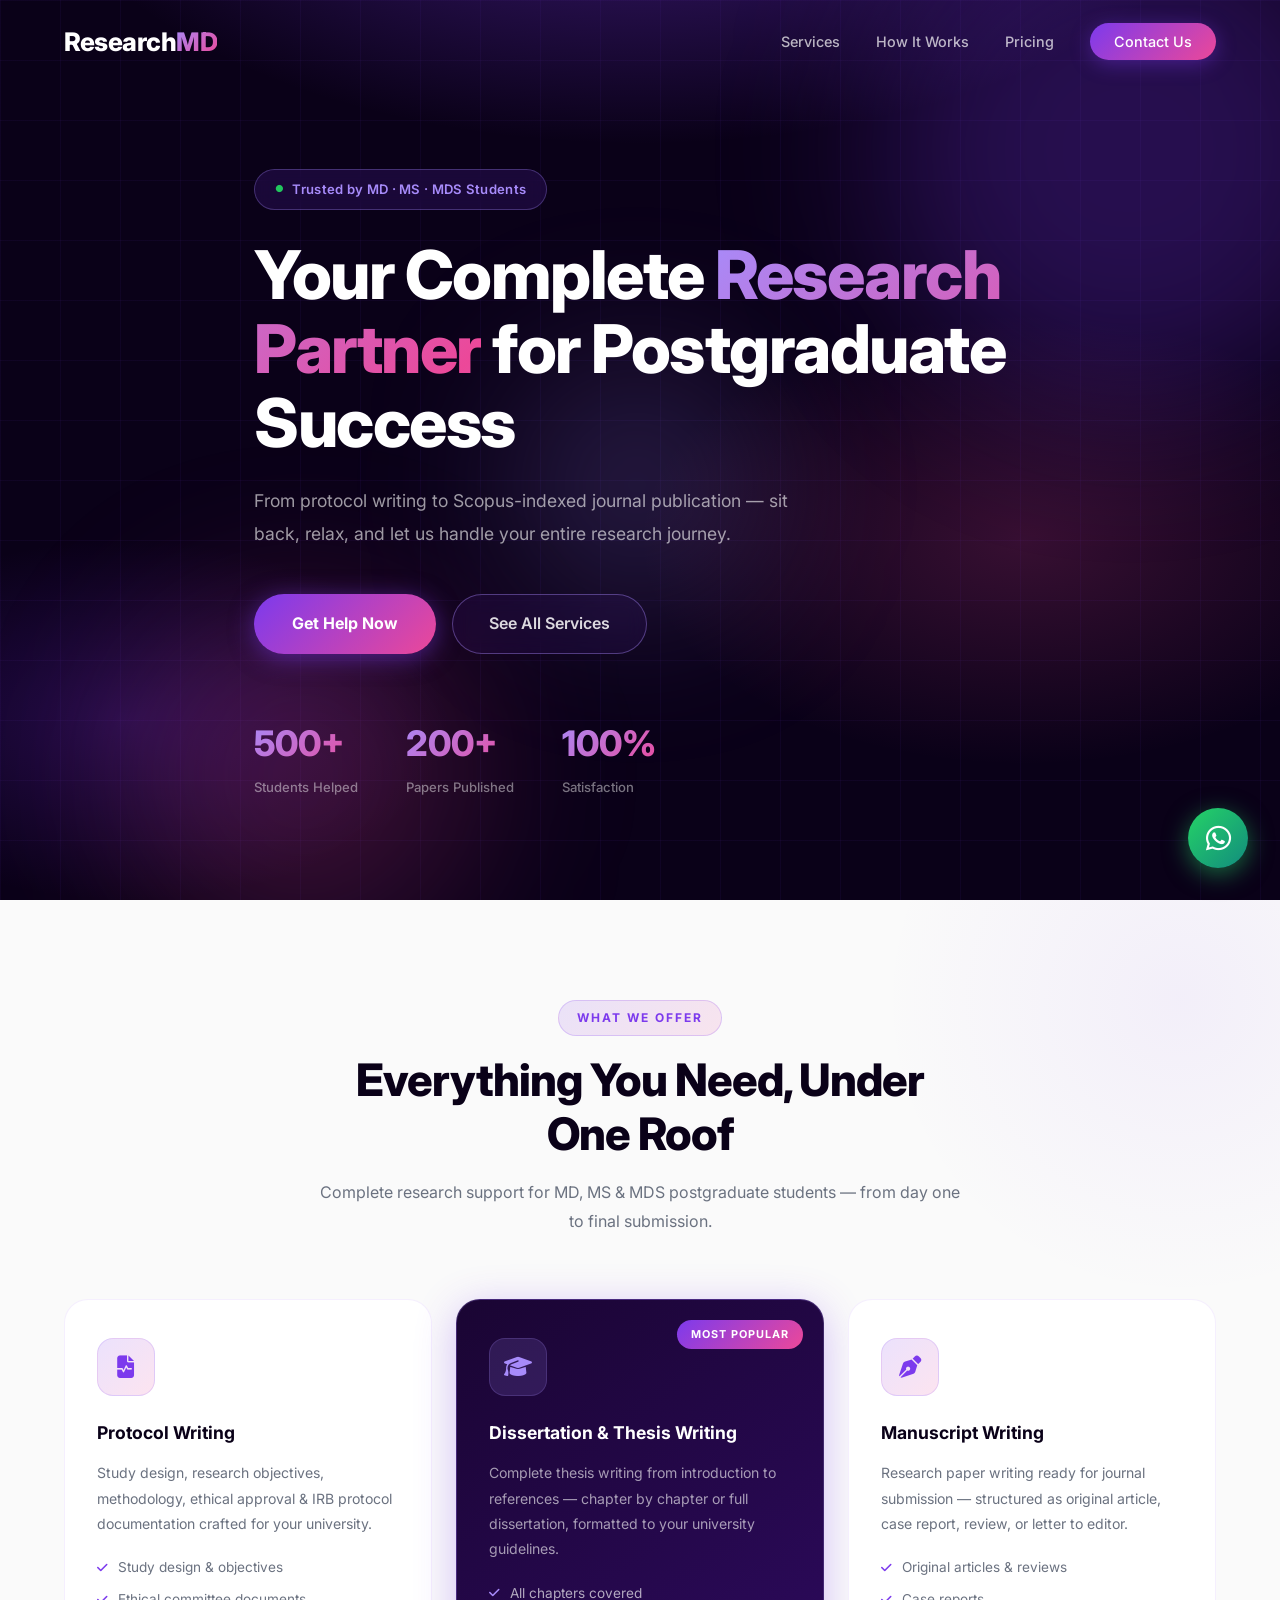
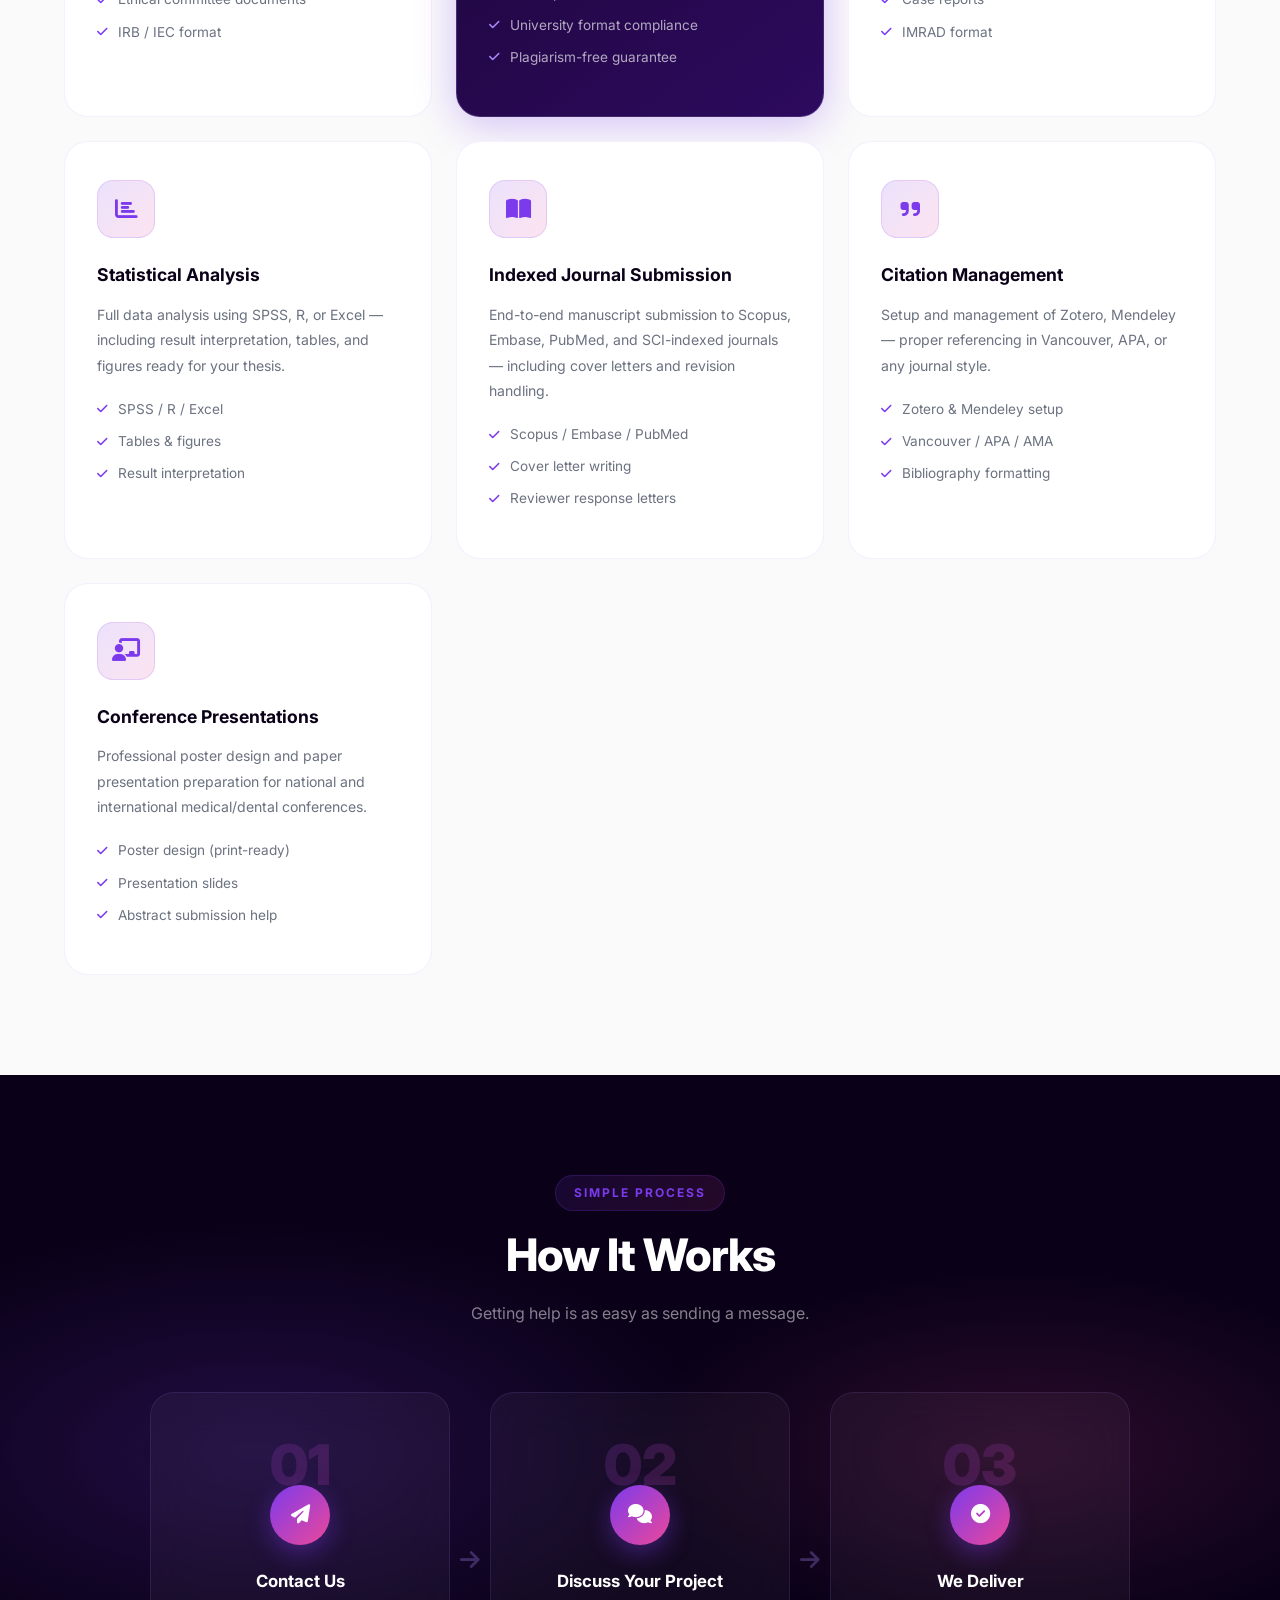
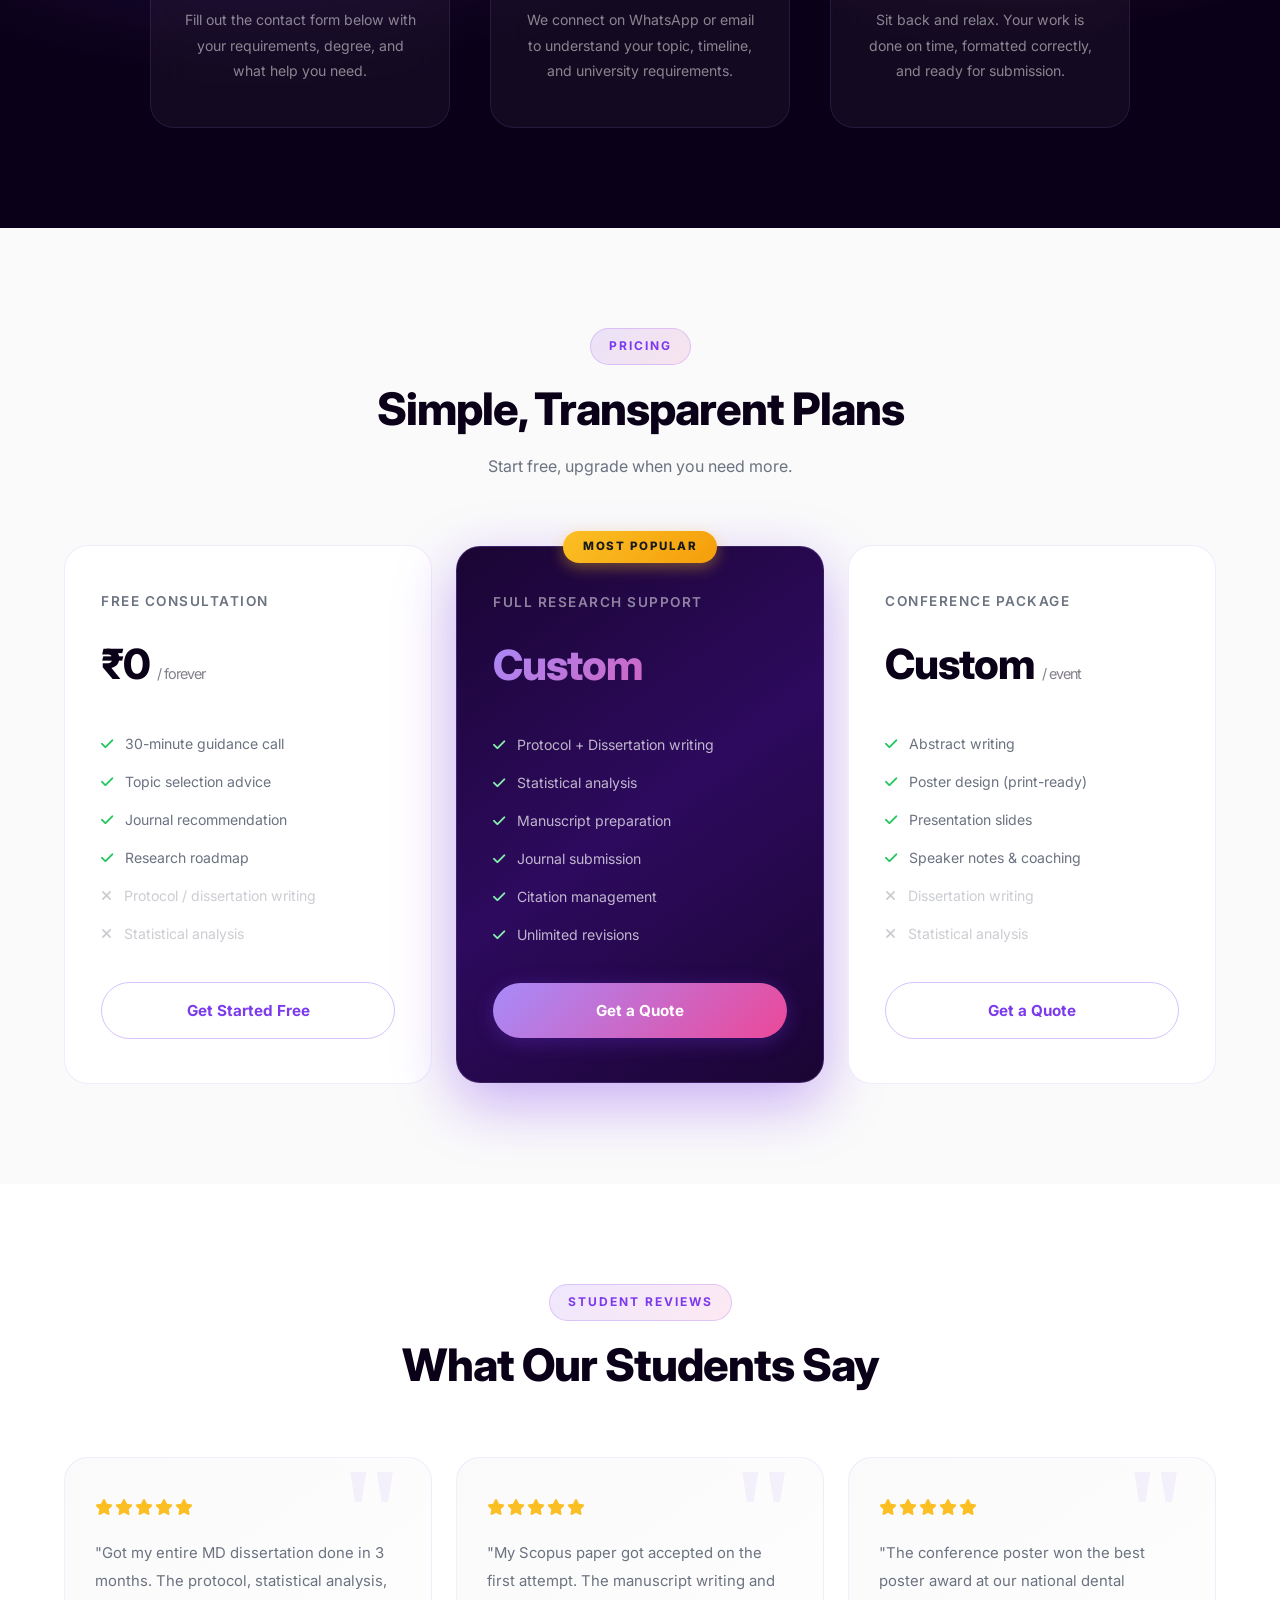
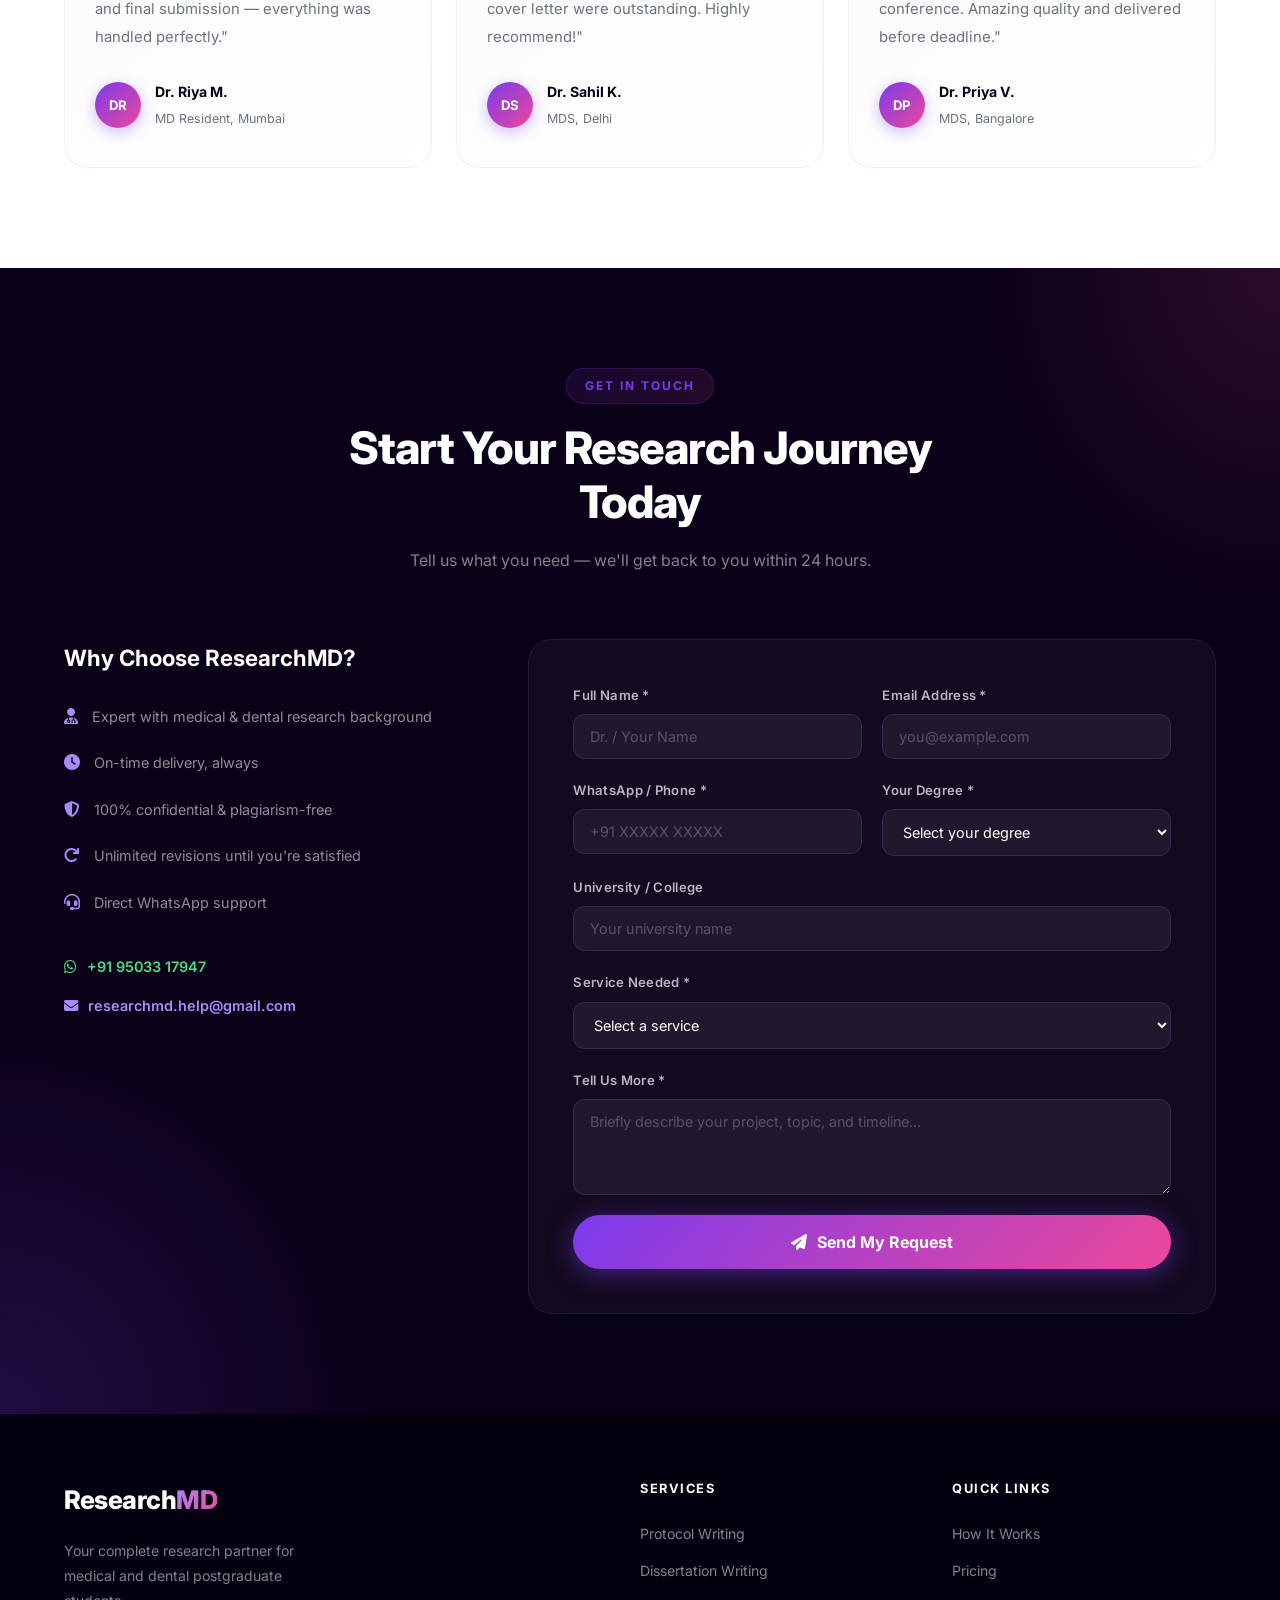
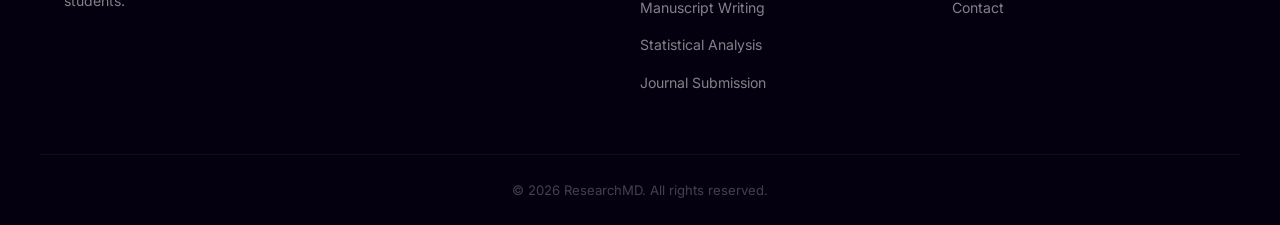
==== commit e0f0f74e: "Add favicon Co-Authored-By: Claude Sonnet 4.6 <noreply@anthropic.com>" ====
--- a/index.html
+++ b/index.html
@@ -20,6 +20,7 @@
   <!-- Canonical URL -->
   <link rel="canonical" href="https://researchmd.vercel.app" />
 
+  <link rel="icon" type="image/x-icon" href="favicon.ico" />
   <link rel="stylesheet" href="styles.css" />
   <link href="https://fonts.googleapis.com/css2?family=Inter:wght@300;400;500;600;700;800&display=swap" rel="stylesheet" />
   <link rel="stylesheet" href="https://cdnjs.cloudflare.com/ajax/libs/font-awesome/6.5.0/css/all.min.css" />
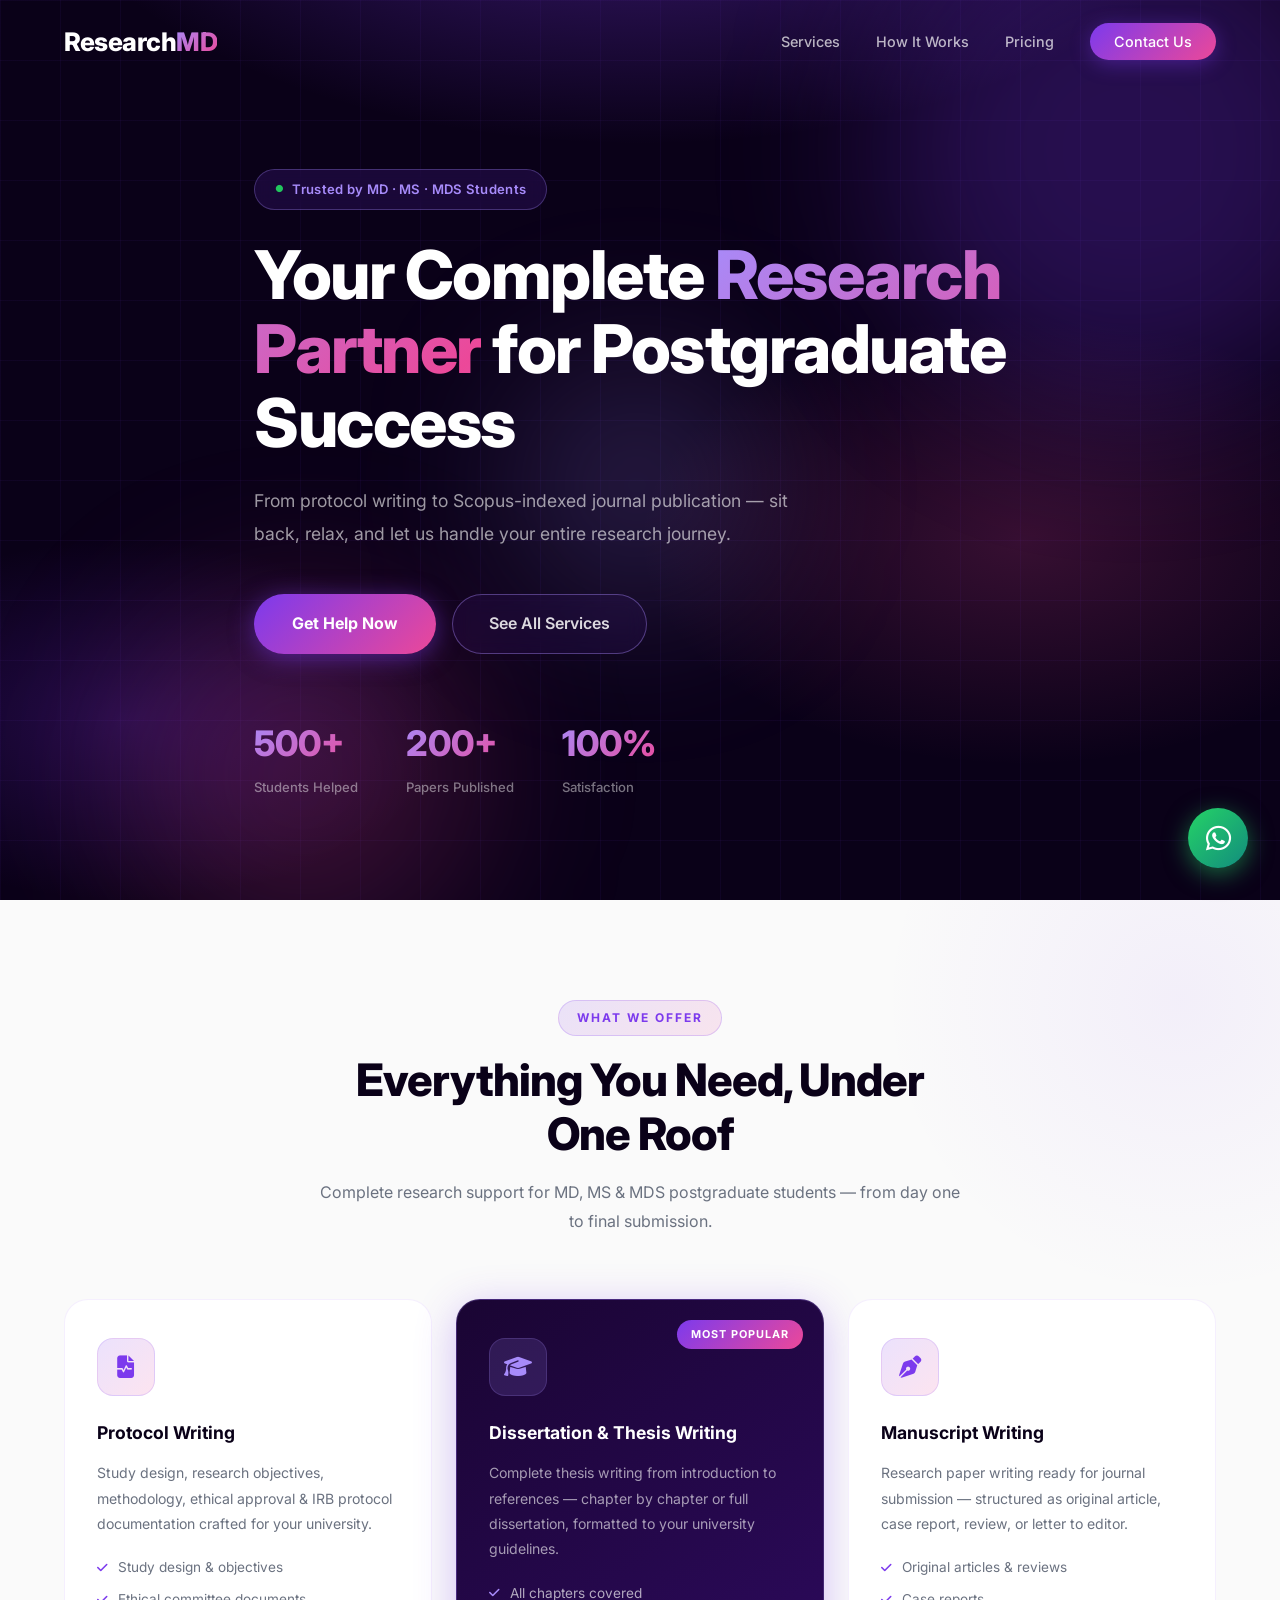
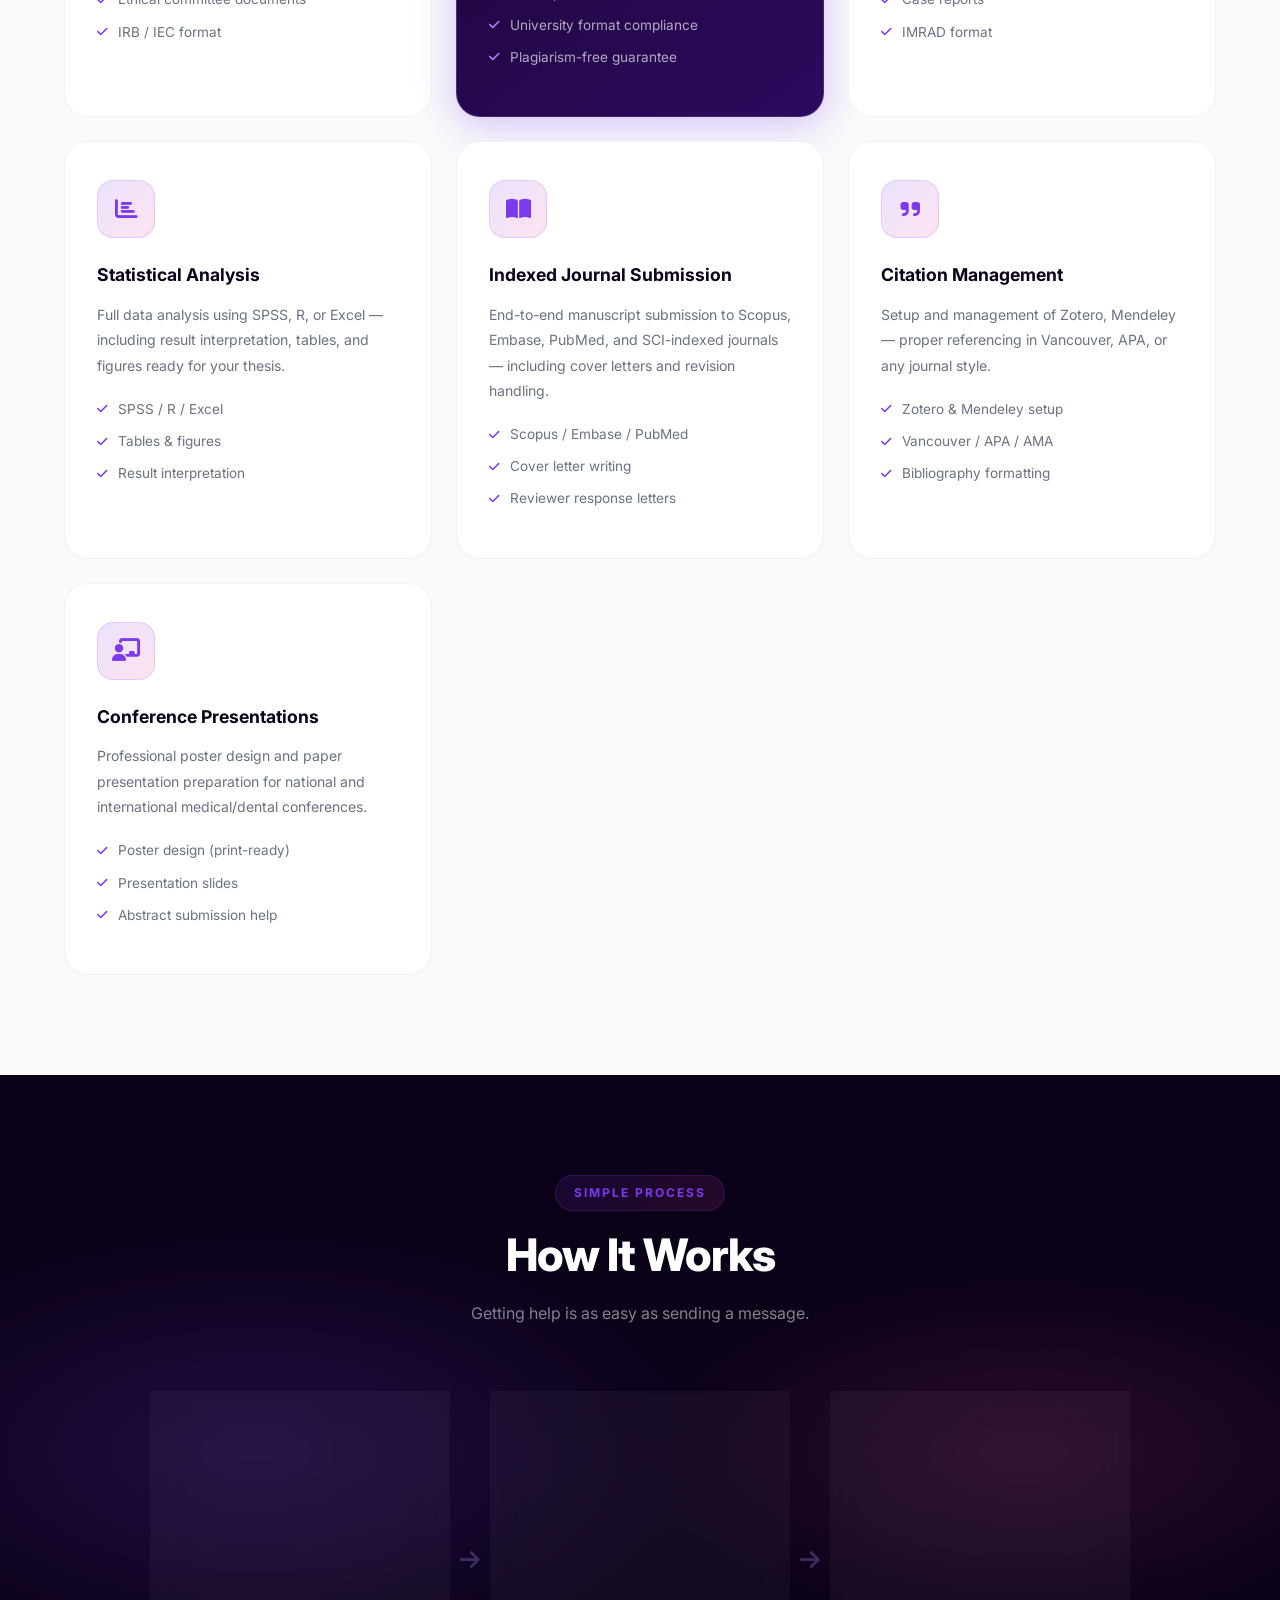
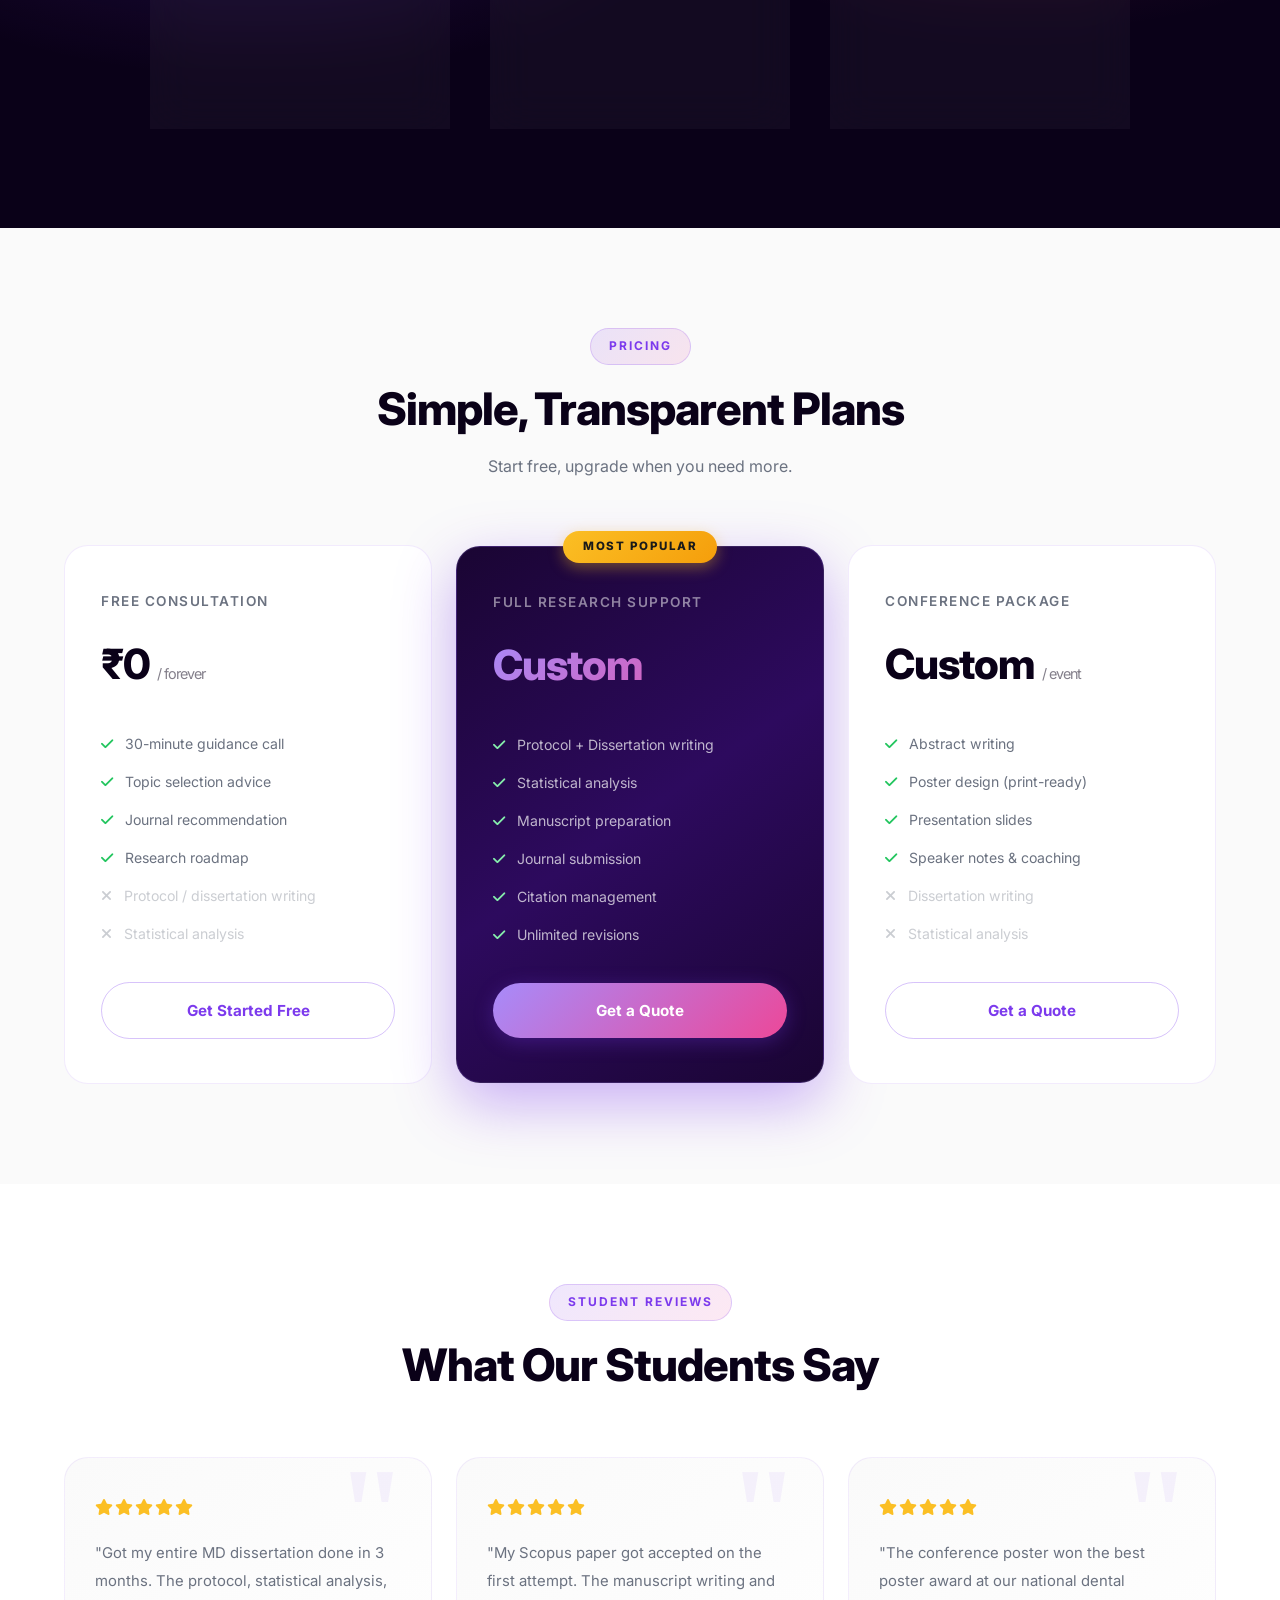
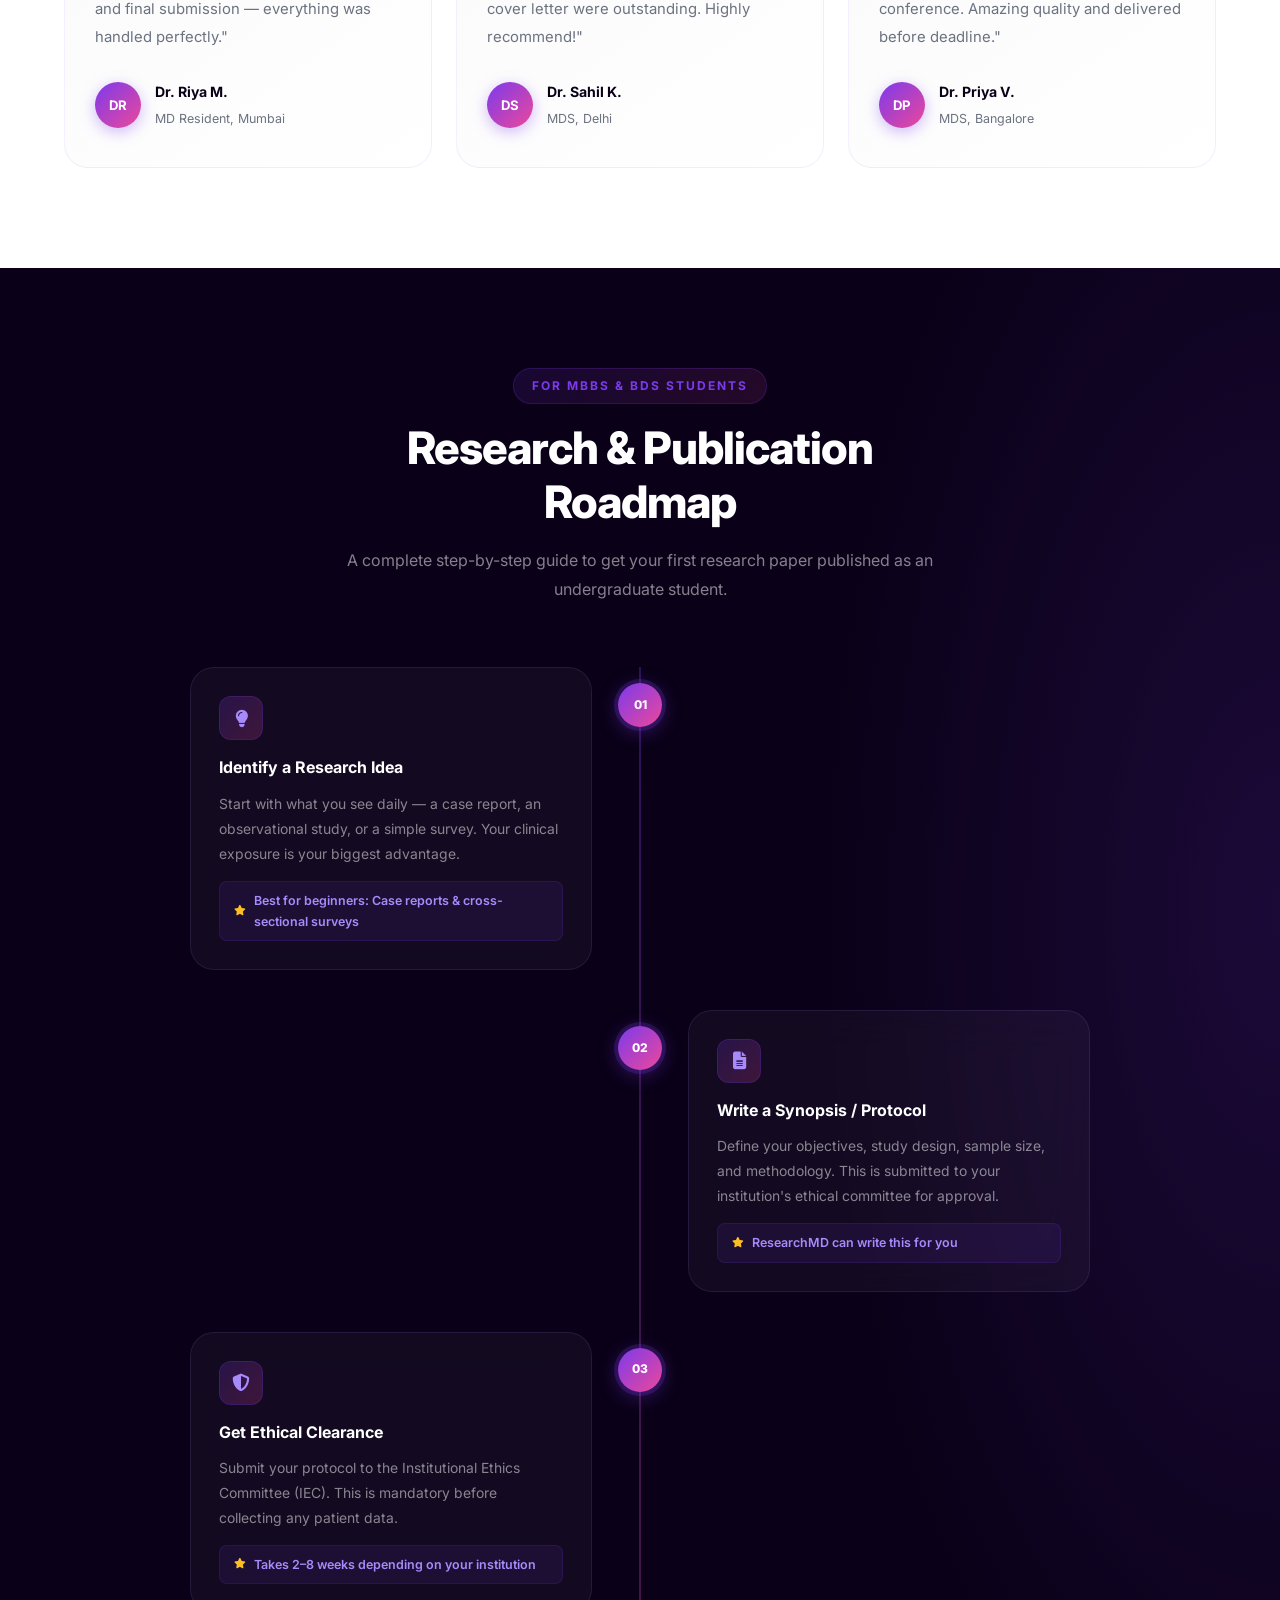
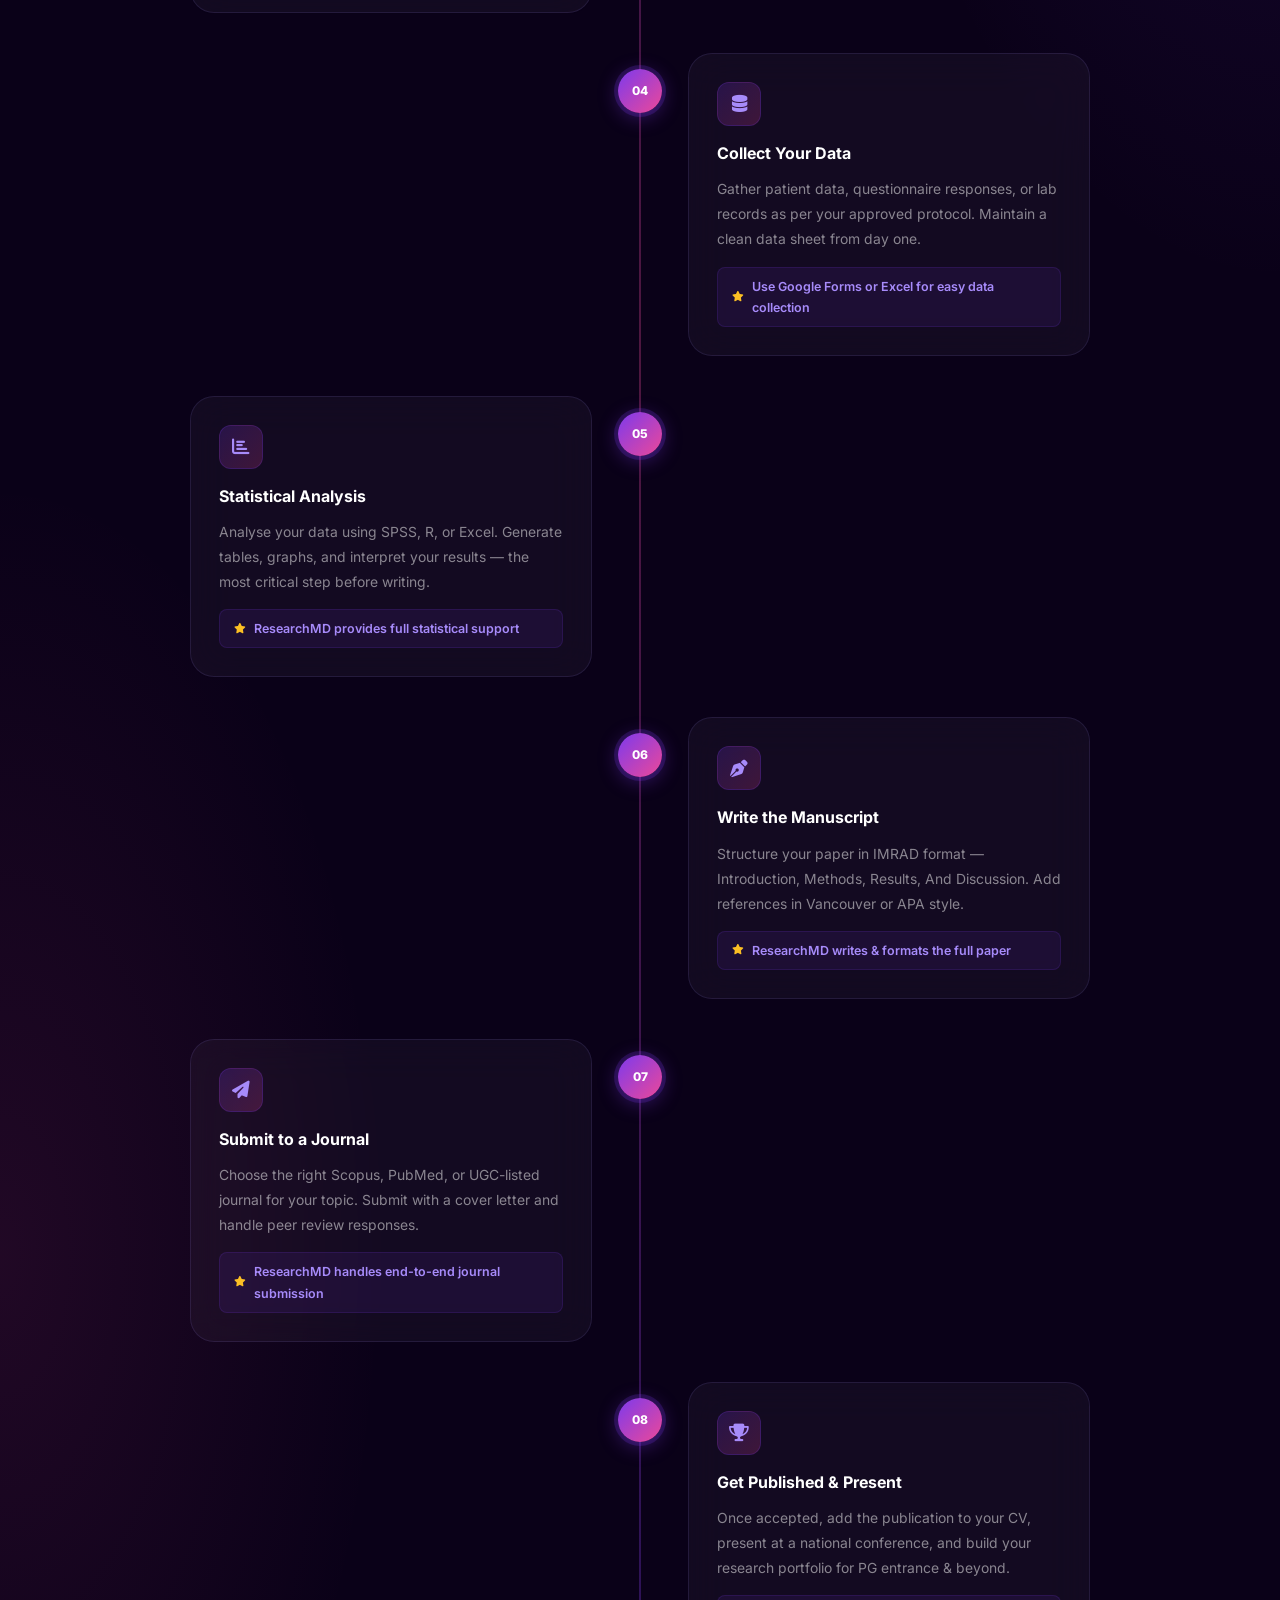
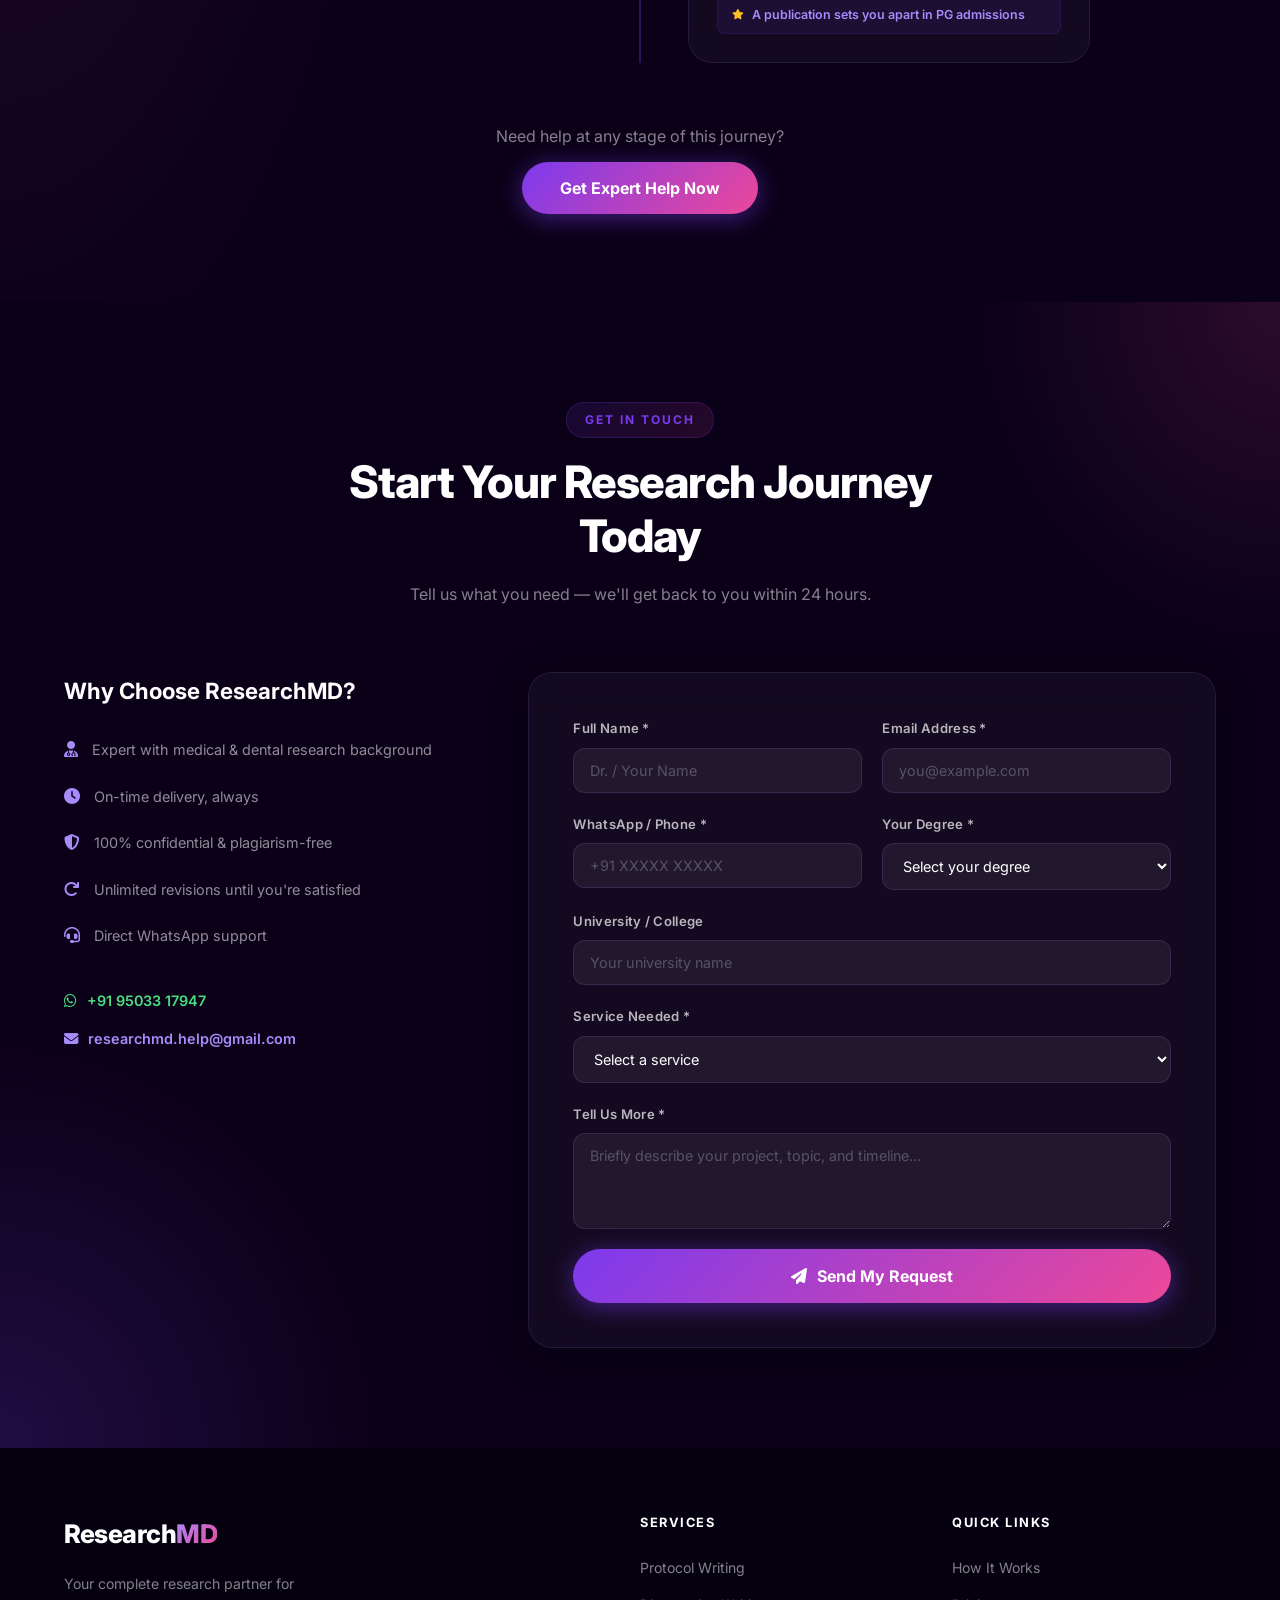
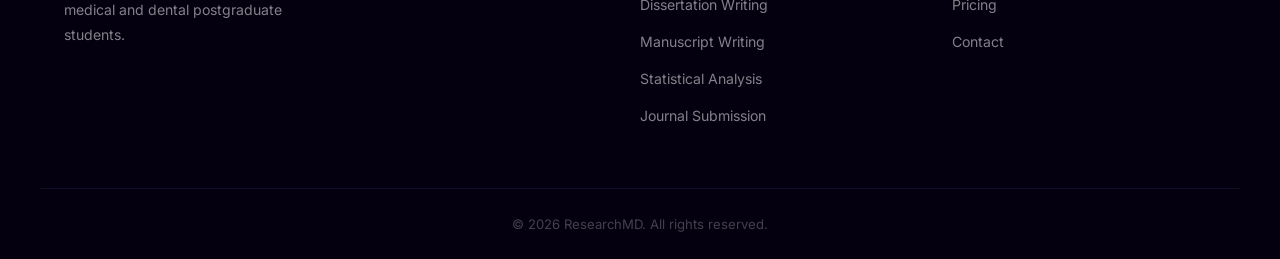
==== commit 06c23da6: "Add Research & Publication Roadmap section for MBBS/BDS undergraduates Co-Authored-By: Claude Sonnet" ====
--- a/index.html
+++ b/index.html
@@ -16,9 +16,21 @@
   <meta property="og:description" content="Sit back and relax. We handle your entire research journey — from protocol to publication." />
   <meta property="og:type" content="website" />
   <meta property="og:url" content="https://researchmd.vercel.app" />
+  <meta property="og:image" content="https://researchmd.vercel.app/og-image.png" />
+  <meta property="og:image:width" content="1200" />
+  <meta property="og:image:height" content="630" />
 
   <!-- Canonical URL -->
   <link rel="canonical" href="https://researchmd.vercel.app" />
+
+  <!-- Google Analytics -->
+  <script async src="https://www.googletagmanager.com/gtag/js?id=G-X7VTX1HGFP"></script>
+  <script>
+    window.dataLayer = window.dataLayer || [];
+    function gtag(){dataLayer.push(arguments);}
+    gtag('js', new Date());
+    gtag('config', 'G-X7VTX1HGFP');
+  </script>
 
   <link rel="icon" type="image/x-icon" href="favicon.ico" />
   <link rel="stylesheet" href="styles.css" />
@@ -303,6 +315,104 @@
     </div>
   </section>
 
+  <!-- ── UNDERGRADUATE ROADMAP ── -->
+  <section class="roadmap section" id="roadmap">
+    <div class="container">
+      <div class="section-header">
+        <span class="section-tag">For MBBS & BDS Students</span>
+        <h2>Research & Publication Roadmap</h2>
+        <p>A complete step-by-step guide to get your first research paper published as an undergraduate student.</p>
+      </div>
+      <div class="roadmap-timeline">
+
+        <div class="roadmap-item">
+          <div class="roadmap-num">01</div>
+          <div class="roadmap-card">
+            <div class="roadmap-icon"><i class="fas fa-lightbulb"></i></div>
+            <h3>Identify a Research Idea</h3>
+            <p>Start with what you see daily — a case report, an observational study, or a simple survey. Your clinical exposure is your biggest advantage.</p>
+            <div class="roadmap-tip"><i class="fas fa-star"></i> Best for beginners: Case reports & cross-sectional surveys</div>
+          </div>
+        </div>
+
+        <div class="roadmap-item right">
+          <div class="roadmap-num">02</div>
+          <div class="roadmap-card">
+            <div class="roadmap-icon"><i class="fas fa-file-alt"></i></div>
+            <h3>Write a Synopsis / Protocol</h3>
+            <p>Define your objectives, study design, sample size, and methodology. This is submitted to your institution's ethical committee for approval.</p>
+            <div class="roadmap-tip"><i class="fas fa-star"></i> ResearchMD can write this for you</div>
+          </div>
+        </div>
+
+        <div class="roadmap-item">
+          <div class="roadmap-num">03</div>
+          <div class="roadmap-card">
+            <div class="roadmap-icon"><i class="fas fa-shield-alt"></i></div>
+            <h3>Get Ethical Clearance</h3>
+            <p>Submit your protocol to the Institutional Ethics Committee (IEC). This is mandatory before collecting any patient data.</p>
+            <div class="roadmap-tip"><i class="fas fa-star"></i> Takes 2–8 weeks depending on your institution</div>
+          </div>
+        </div>
+
+        <div class="roadmap-item right">
+          <div class="roadmap-num">04</div>
+          <div class="roadmap-card">
+            <div class="roadmap-icon"><i class="fas fa-database"></i></div>
+            <h3>Collect Your Data</h3>
+            <p>Gather patient data, questionnaire responses, or lab records as per your approved protocol. Maintain a clean data sheet from day one.</p>
+            <div class="roadmap-tip"><i class="fas fa-star"></i> Use Google Forms or Excel for easy data collection</div>
+          </div>
+        </div>
+
+        <div class="roadmap-item">
+          <div class="roadmap-num">05</div>
+          <div class="roadmap-card">
+            <div class="roadmap-icon"><i class="fas fa-chart-bar"></i></div>
+            <h3>Statistical Analysis</h3>
+            <p>Analyse your data using SPSS, R, or Excel. Generate tables, graphs, and interpret your results — the most critical step before writing.</p>
+            <div class="roadmap-tip"><i class="fas fa-star"></i> ResearchMD provides full statistical support</div>
+          </div>
+        </div>
+
+        <div class="roadmap-item right">
+          <div class="roadmap-num">06</div>
+          <div class="roadmap-card">
+            <div class="roadmap-icon"><i class="fas fa-pen-nib"></i></div>
+            <h3>Write the Manuscript</h3>
+            <p>Structure your paper in IMRAD format — Introduction, Methods, Results, And Discussion. Add references in Vancouver or APA style.</p>
+            <div class="roadmap-tip"><i class="fas fa-star"></i> ResearchMD writes & formats the full paper</div>
+          </div>
+        </div>
+
+        <div class="roadmap-item">
+          <div class="roadmap-num">07</div>
+          <div class="roadmap-card">
+            <div class="roadmap-icon"><i class="fas fa-paper-plane"></i></div>
+            <h3>Submit to a Journal</h3>
+            <p>Choose the right Scopus, PubMed, or UGC-listed journal for your topic. Submit with a cover letter and handle peer review responses.</p>
+            <div class="roadmap-tip"><i class="fas fa-star"></i> ResearchMD handles end-to-end journal submission</div>
+          </div>
+        </div>
+
+        <div class="roadmap-item right">
+          <div class="roadmap-num">08</div>
+          <div class="roadmap-card">
+            <div class="roadmap-icon"><i class="fas fa-trophy"></i></div>
+            <h3>Get Published & Present</h3>
+            <p>Once accepted, add the publication to your CV, present at a national conference, and build your research portfolio for PG entrance & beyond.</p>
+            <div class="roadmap-tip"><i class="fas fa-star"></i> A publication sets you apart in PG admissions</div>
+          </div>
+        </div>
+
+      </div>
+      <div class="roadmap-cta">
+        <p>Need help at any stage of this journey?</p>
+        <a href="#contact" class="btn-primary"><span>Get Expert Help Now</span></a>
+      </div>
+    </div>
+  </section>
+
   <!-- ── CONTACT ── -->
   <section class="contact section" id="contact">
     <div class="container">
--- a/styles.css
+++ b/styles.css
@@ -722,6 +722,138 @@
 }
 .testimonial-author strong { display: block; font-size: 0.88rem; color: var(--dark); }
 .testimonial-author span { font-size: 0.78rem; color: var(--gray); }
+
+/* ── UNDERGRADUATE ROADMAP ── */
+.roadmap {
+  background: var(--dark);
+  position: relative;
+  overflow: hidden;
+}
+.roadmap::before {
+  content: '';
+  position: absolute;
+  inset: 0;
+  background:
+    radial-gradient(ellipse 60% 50% at 100% 20%, rgba(124,58,237,0.15) 0%, transparent 60%),
+    radial-gradient(ellipse 50% 40% at 0% 80%, rgba(236,72,153,0.1) 0%, transparent 60%);
+}
+.roadmap .section-header h2 { color: var(--white); }
+.roadmap .section-header p { color: rgba(255,255,255,0.5); }
+
+.roadmap-timeline {
+  position: relative;
+  max-width: 900px;
+  margin: 0 auto 60px;
+}
+.roadmap-timeline::before {
+  content: '';
+  position: absolute;
+  left: 50%;
+  top: 0; bottom: 0;
+  width: 2px;
+  background: linear-gradient(to bottom, var(--purple), var(--pink), var(--purple));
+  transform: translateX(-50%);
+  opacity: 0.3;
+}
+
+.roadmap-item {
+  display: flex;
+  align-items: flex-start;
+  margin-bottom: 40px;
+  position: relative;
+  z-index: 1;
+  padding-right: calc(50% + 48px);
+}
+.roadmap-item.right {
+  flex-direction: row-reverse;
+  padding-right: 0;
+  padding-left: calc(50% + 48px);
+}
+
+.roadmap-num {
+  position: absolute;
+  left: 50%;
+  transform: translateX(-50%);
+  top: 16px;
+  width: 44px; height: 44px;
+  background: linear-gradient(135deg, var(--purple), var(--pink));
+  border-radius: 50%;
+  display: flex;
+  align-items: center;
+  justify-content: center;
+  font-size: 0.75rem;
+  font-weight: 800;
+  color: var(--white);
+  box-shadow: 0 0 0 4px rgba(124,58,237,0.2), 0 4px 20px rgba(124,58,237,0.4);
+  z-index: 2;
+  flex-shrink: 0;
+}
+
+.roadmap-card {
+  background: rgba(255,255,255,0.04);
+  backdrop-filter: blur(20px);
+  -webkit-backdrop-filter: blur(20px);
+  border: 1px solid rgba(167,139,250,0.12);
+  border-radius: var(--radius-lg);
+  padding: 28px;
+  transition: all 0.4s;
+  width: 100%;
+}
+.roadmap-card:hover {
+  border-color: rgba(167,139,250,0.3);
+  background: rgba(124,58,237,0.08);
+  transform: translateY(-4px);
+  box-shadow: 0 16px 40px rgba(124,58,237,0.2);
+}
+
+.roadmap-icon {
+  width: 44px; height: 44px;
+  background: linear-gradient(135deg, rgba(124,58,237,0.2), rgba(236,72,153,0.2));
+  border-radius: 12px;
+  display: flex;
+  align-items: center;
+  justify-content: center;
+  font-size: 1.1rem;
+  color: var(--purple-mid);
+  margin-bottom: 14px;
+  border: 1px solid rgba(124,58,237,0.2);
+}
+.roadmap-card h3 {
+  font-size: 1rem;
+  font-weight: 700;
+  color: var(--white);
+  margin-bottom: 10px;
+}
+.roadmap-card p {
+  font-size: 0.87rem;
+  color: rgba(255,255,255,0.5);
+  line-height: 1.8;
+  margin-bottom: 14px;
+}
+.roadmap-tip {
+  font-size: 0.78rem;
+  color: var(--purple-mid);
+  font-weight: 600;
+  display: flex;
+  align-items: center;
+  gap: 8px;
+  background: rgba(124,58,237,0.1);
+  border: 1px solid rgba(124,58,237,0.15);
+  padding: 8px 14px;
+  border-radius: 8px;
+}
+.roadmap-tip i { font-size: 0.65rem; color: #FBBF24; }
+
+.roadmap-cta {
+  text-align: center;
+  position: relative;
+  z-index: 1;
+}
+.roadmap-cta p {
+  color: rgba(255,255,255,0.5);
+  margin-bottom: 24px;
+  font-size: 1rem;
+}
 
 /* ── CONTACT ── */
 .contact {
@@ -1000,4 +1132,16 @@
   .footer-inner { grid-template-columns: 1fr; }
   .hero-stats { gap: 28px; }
   .pricing-card.featured { transform: scale(1); }
-}
+  .roadmap-timeline::before { left: 22px; }
+  .roadmap-item,
+  .roadmap-item.right {
+    flex-direction: column;
+    padding-right: 0;
+    padding-left: 64px;
+  }
+  .roadmap-num {
+    left: 0;
+    transform: none;
+    top: 0;
+  }
+}
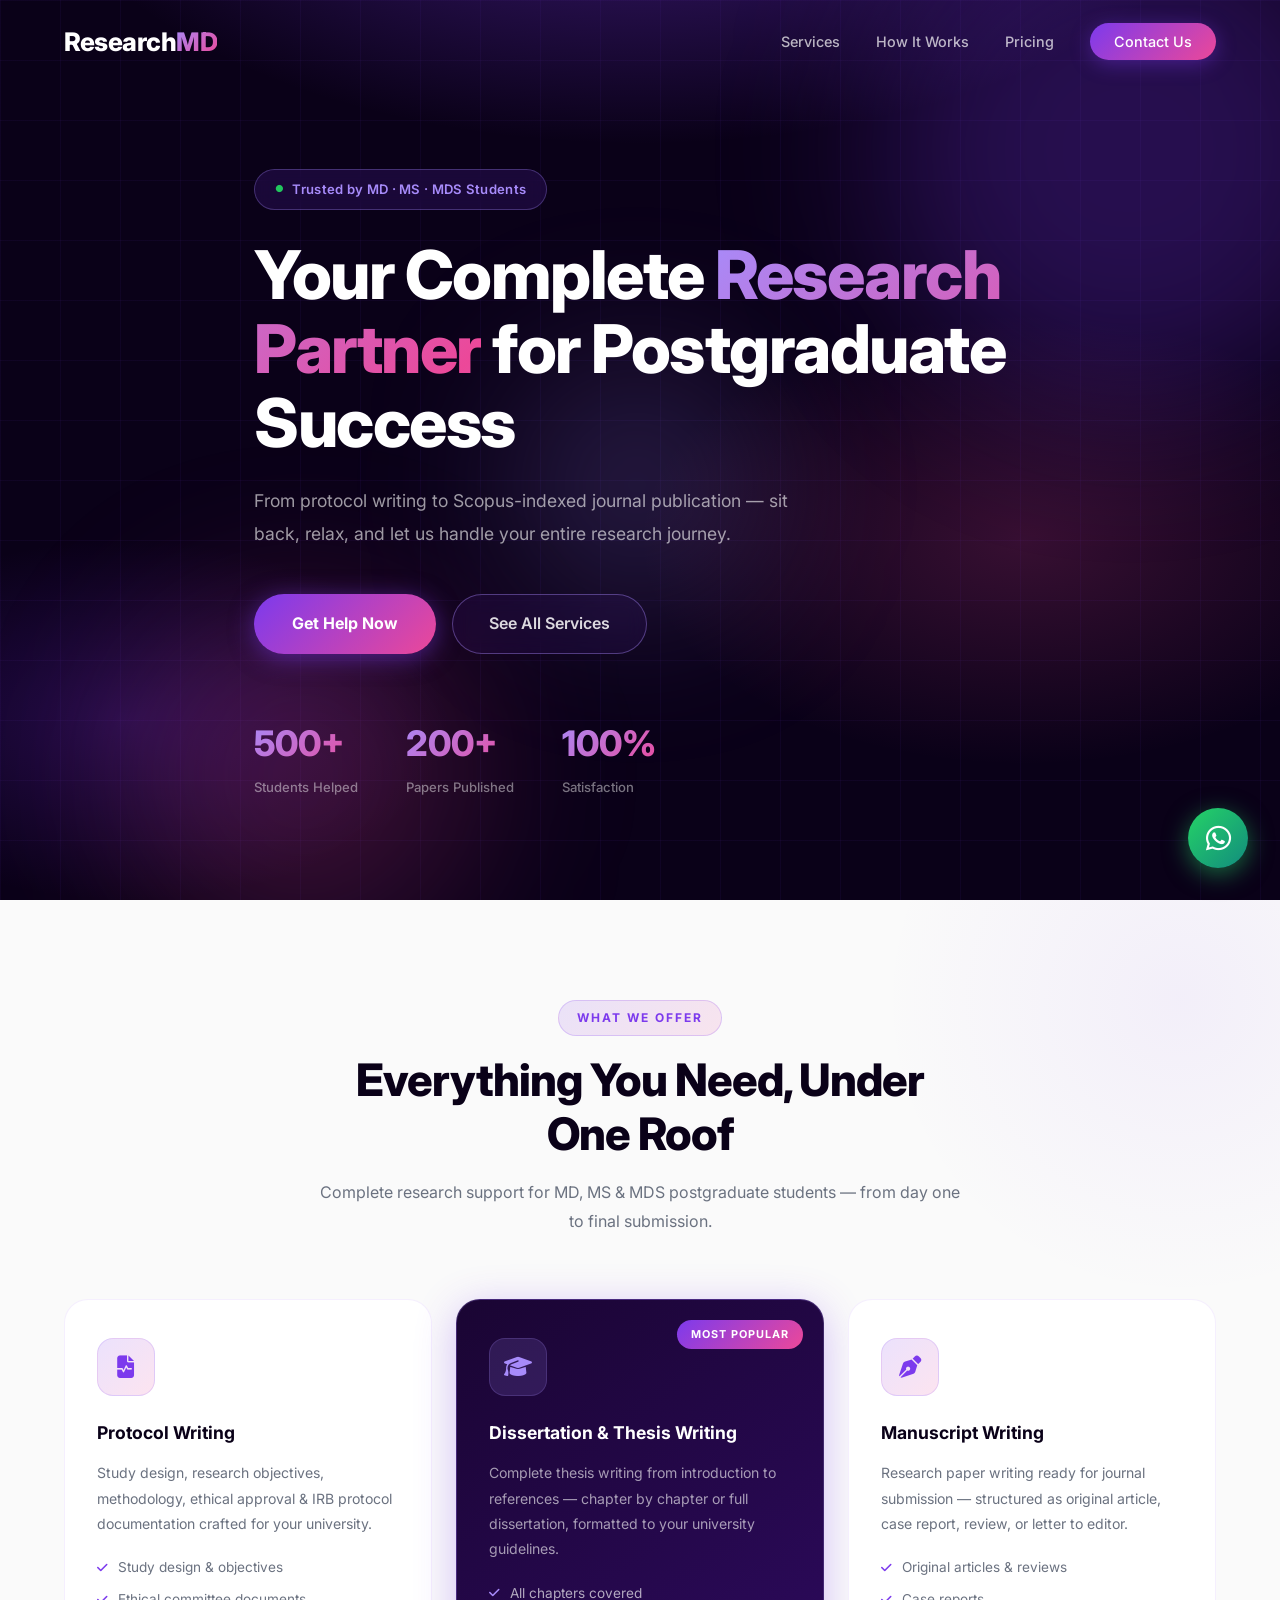
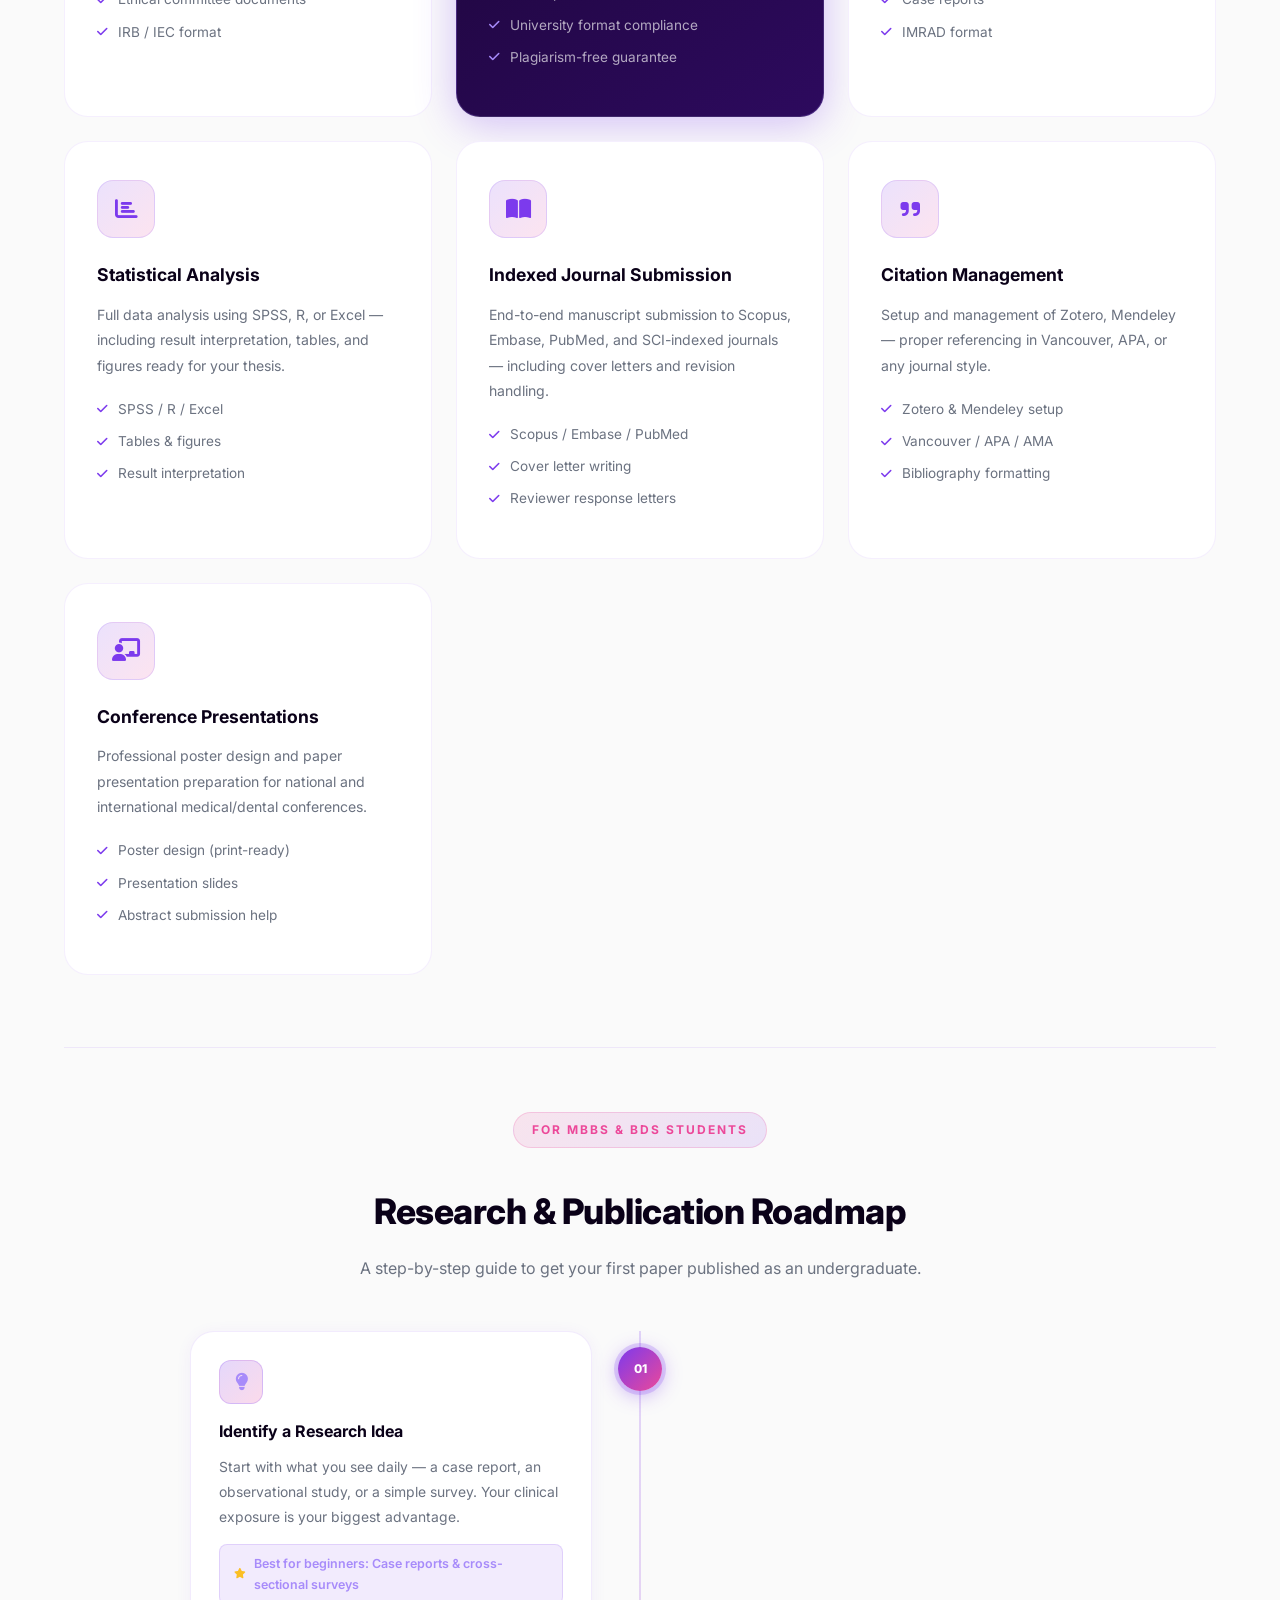
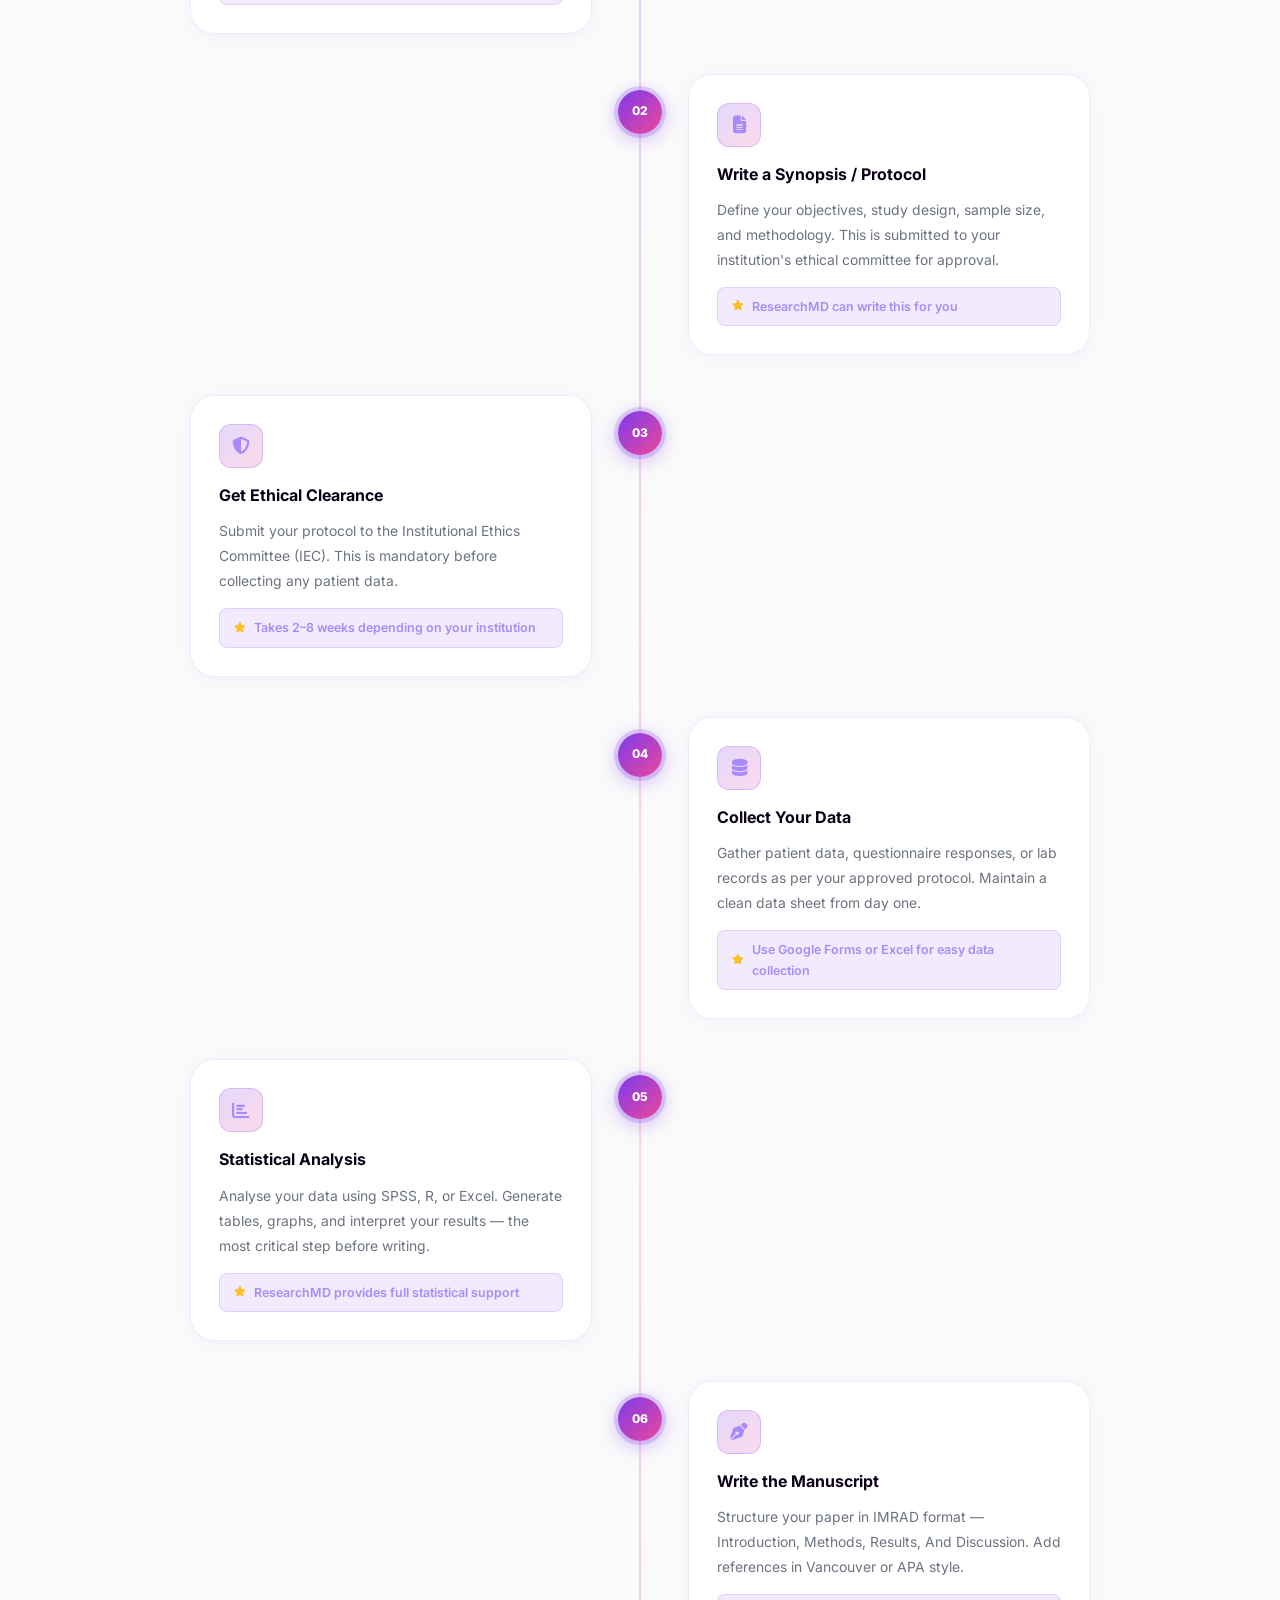
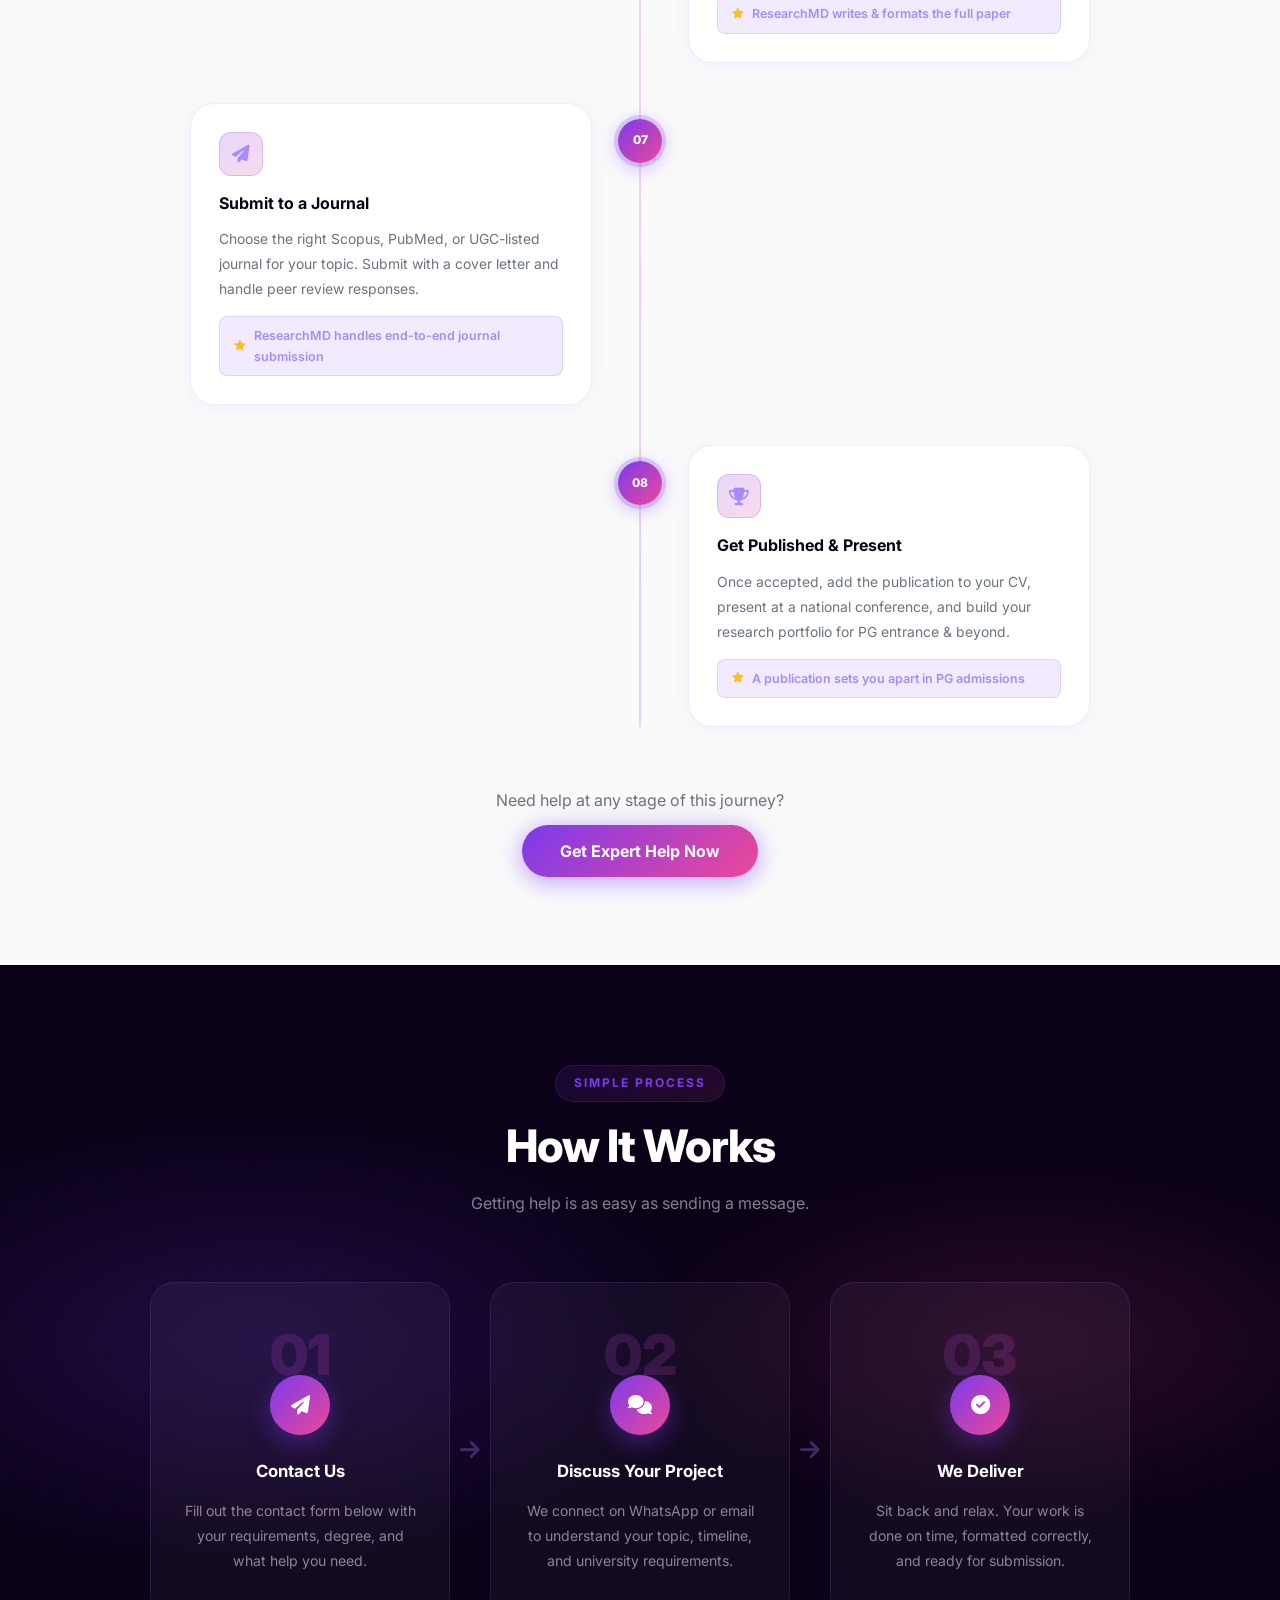
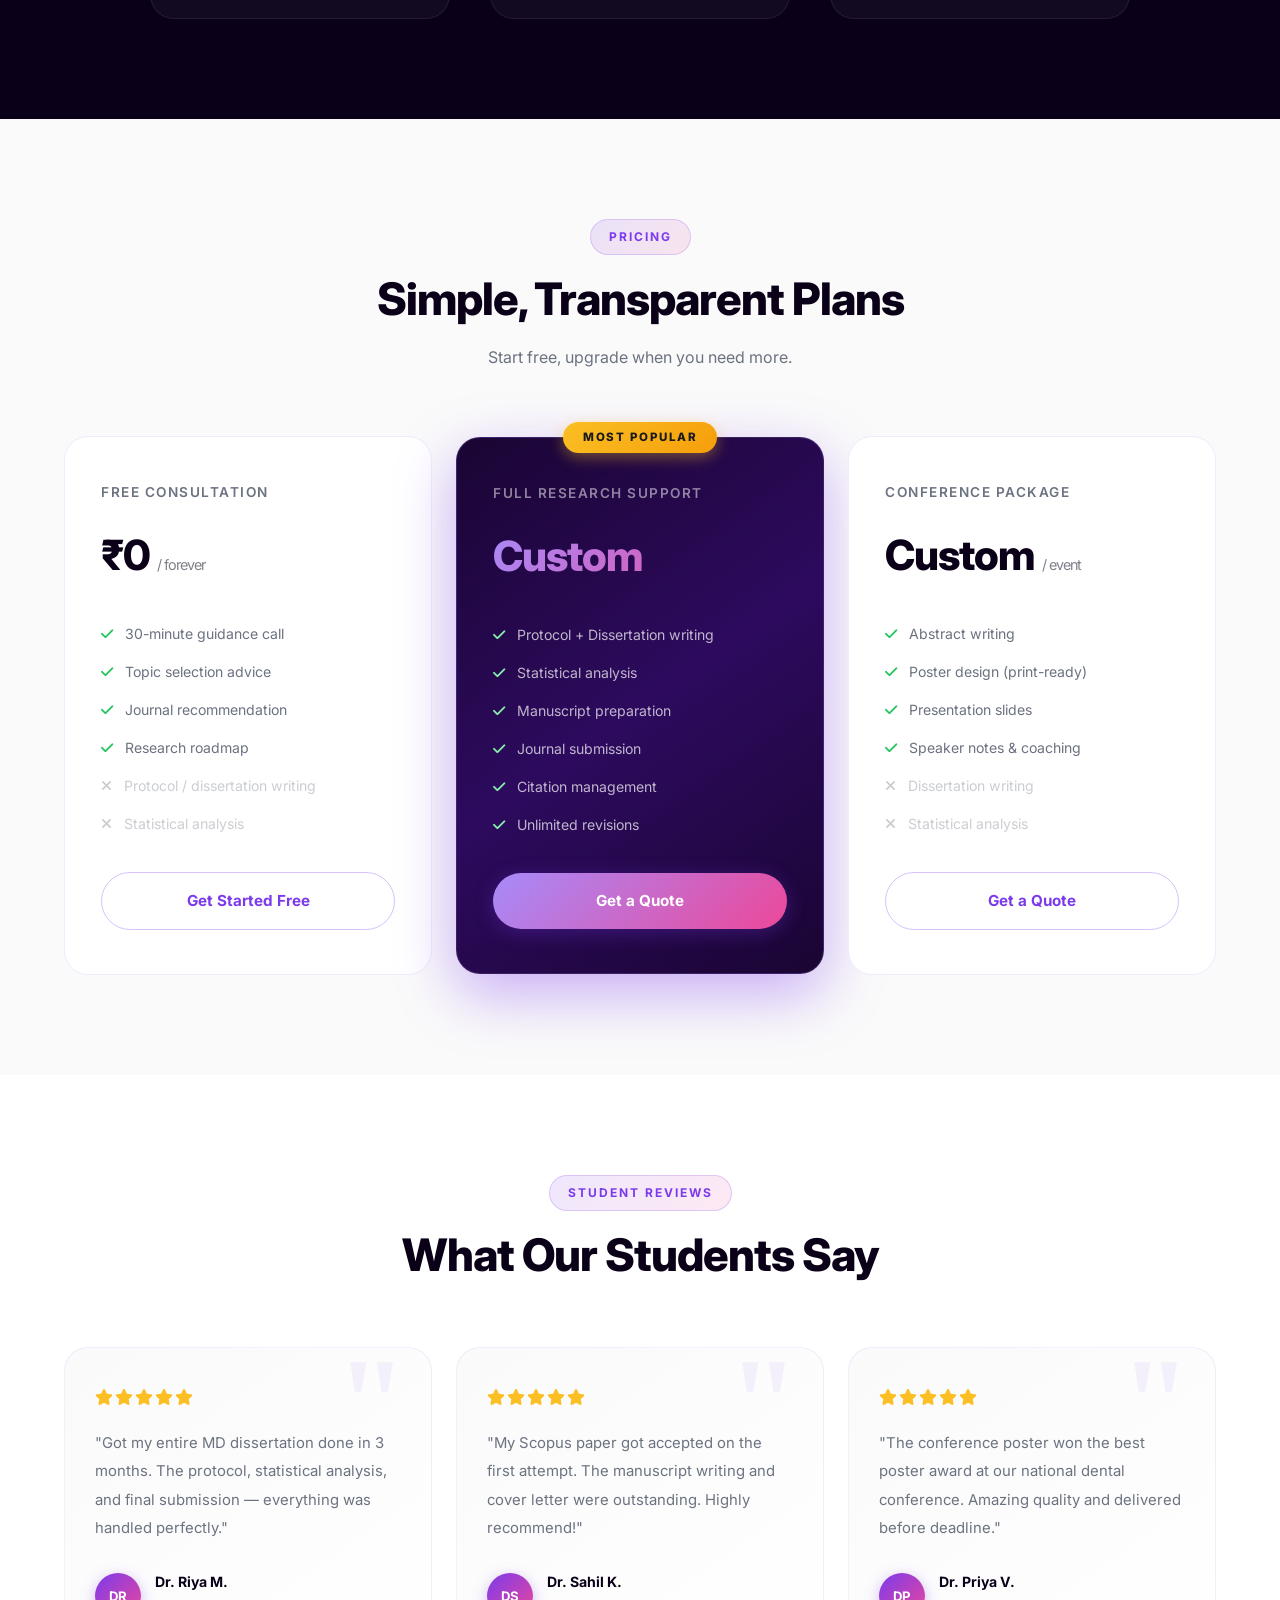
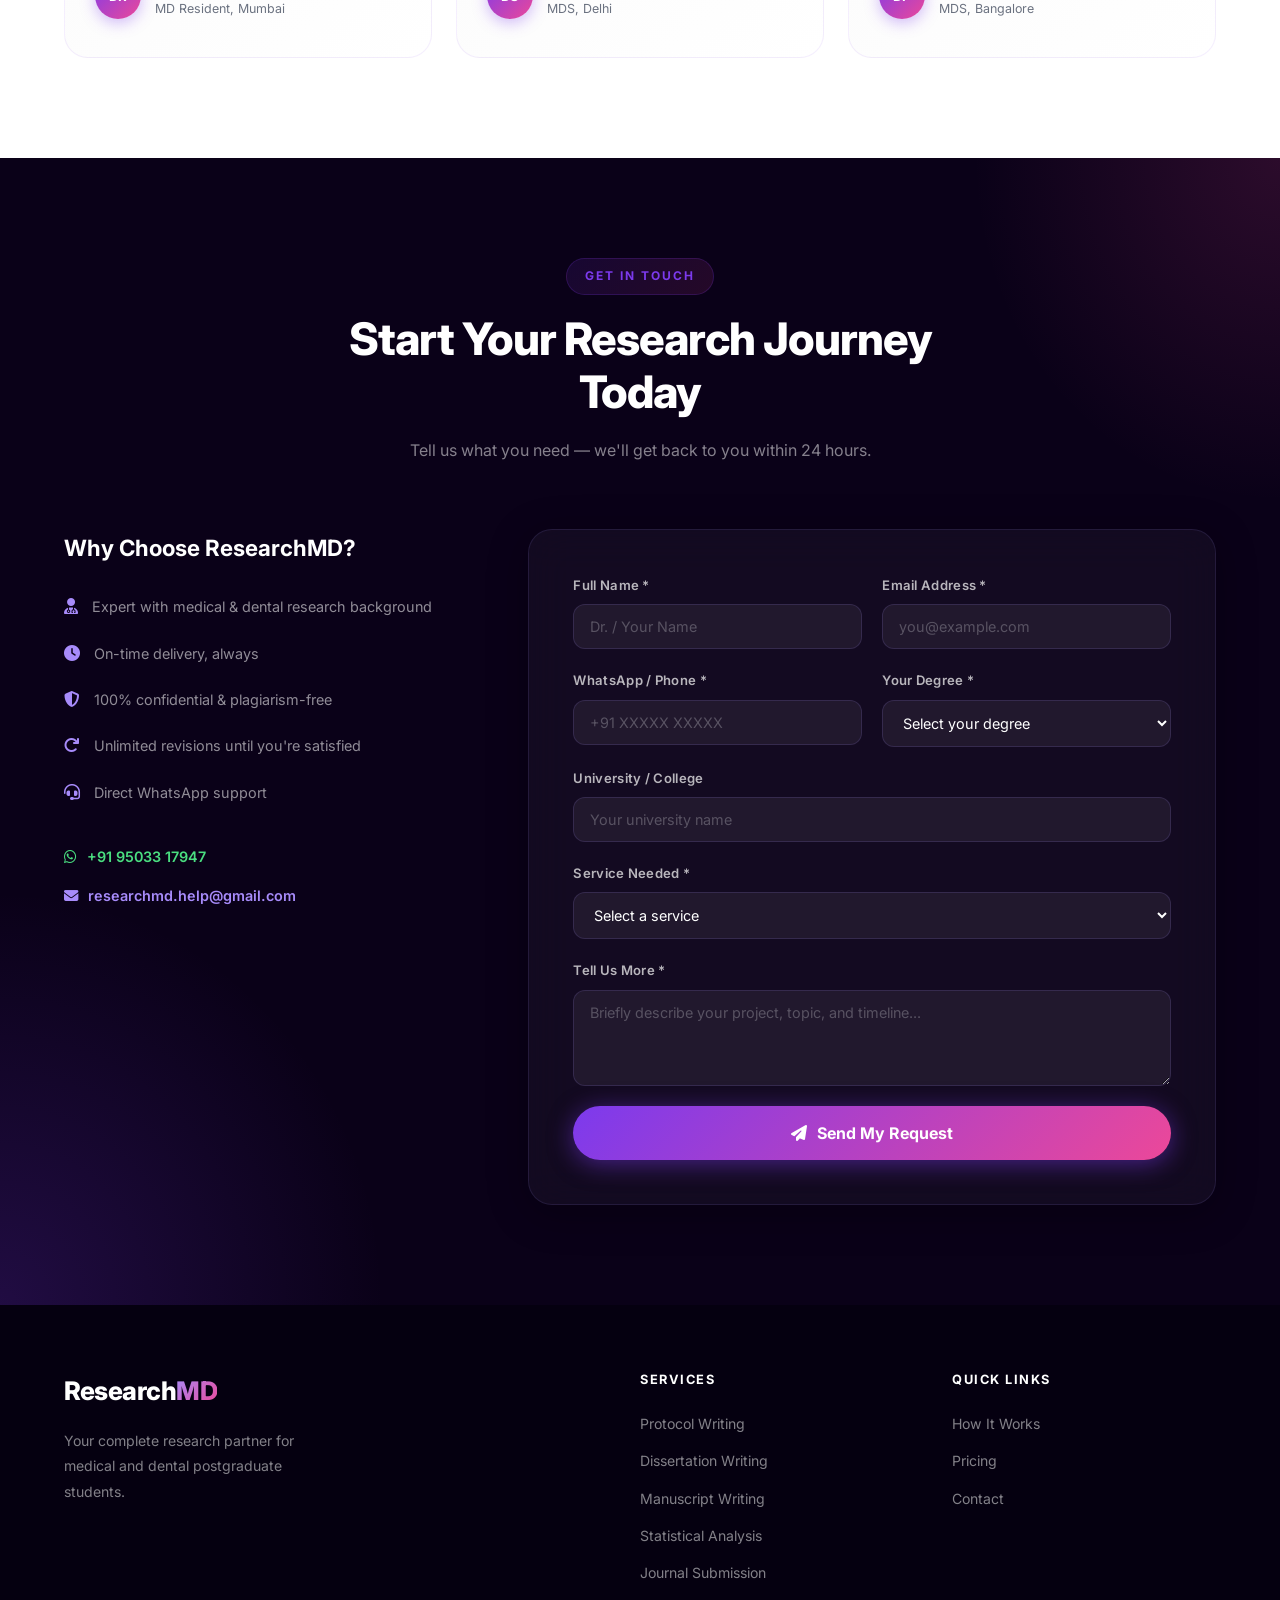
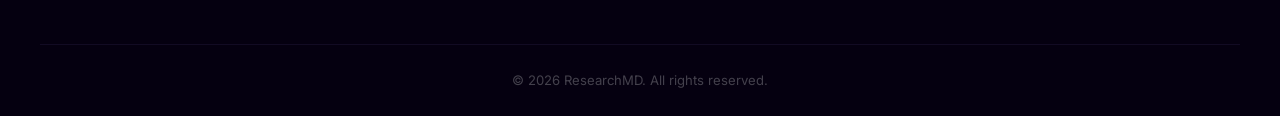
==== commit a2af47c8: "Move MBBS/BDS roadmap as subsection inside What We Offer Co-Authored-By: Claude Sonnet 4.6 <noreply@" ====
--- a/index.html
+++ b/index.html
@@ -177,6 +177,101 @@
         </div>
 
       </div>
+
+      <!-- Undergraduate Roadmap Subsection -->
+      <div class="subsection-divider">
+        <span class="section-tag" style="background:linear-gradient(135deg,rgba(236,72,153,0.12),rgba(124,58,237,0.12));border-color:rgba(236,72,153,0.2);color:var(--pink);">For MBBS & BDS Students</span>
+        <h3 class="subsection-title">Research & Publication Roadmap</h3>
+        <p class="subsection-sub">A step-by-step guide to get your first paper published as an undergraduate.</p>
+      </div>
+      <div class="roadmap-timeline">
+
+        <div class="roadmap-item">
+          <div class="roadmap-num">01</div>
+          <div class="roadmap-card">
+            <div class="roadmap-icon"><i class="fas fa-lightbulb"></i></div>
+            <h3>Identify a Research Idea</h3>
+            <p>Start with what you see daily — a case report, an observational study, or a simple survey. Your clinical exposure is your biggest advantage.</p>
+            <div class="roadmap-tip"><i class="fas fa-star"></i> Best for beginners: Case reports & cross-sectional surveys</div>
+          </div>
+        </div>
+
+        <div class="roadmap-item right">
+          <div class="roadmap-num">02</div>
+          <div class="roadmap-card">
+            <div class="roadmap-icon"><i class="fas fa-file-alt"></i></div>
+            <h3>Write a Synopsis / Protocol</h3>
+            <p>Define your objectives, study design, sample size, and methodology. This is submitted to your institution's ethical committee for approval.</p>
+            <div class="roadmap-tip"><i class="fas fa-star"></i> ResearchMD can write this for you</div>
+          </div>
+        </div>
+
+        <div class="roadmap-item">
+          <div class="roadmap-num">03</div>
+          <div class="roadmap-card">
+            <div class="roadmap-icon"><i class="fas fa-shield-alt"></i></div>
+            <h3>Get Ethical Clearance</h3>
+            <p>Submit your protocol to the Institutional Ethics Committee (IEC). This is mandatory before collecting any patient data.</p>
+            <div class="roadmap-tip"><i class="fas fa-star"></i> Takes 2–8 weeks depending on your institution</div>
+          </div>
+        </div>
+
+        <div class="roadmap-item right">
+          <div class="roadmap-num">04</div>
+          <div class="roadmap-card">
+            <div class="roadmap-icon"><i class="fas fa-database"></i></div>
+            <h3>Collect Your Data</h3>
+            <p>Gather patient data, questionnaire responses, or lab records as per your approved protocol. Maintain a clean data sheet from day one.</p>
+            <div class="roadmap-tip"><i class="fas fa-star"></i> Use Google Forms or Excel for easy data collection</div>
+          </div>
+        </div>
+
+        <div class="roadmap-item">
+          <div class="roadmap-num">05</div>
+          <div class="roadmap-card">
+            <div class="roadmap-icon"><i class="fas fa-chart-bar"></i></div>
+            <h3>Statistical Analysis</h3>
+            <p>Analyse your data using SPSS, R, or Excel. Generate tables, graphs, and interpret your results — the most critical step before writing.</p>
+            <div class="roadmap-tip"><i class="fas fa-star"></i> ResearchMD provides full statistical support</div>
+          </div>
+        </div>
+
+        <div class="roadmap-item right">
+          <div class="roadmap-num">06</div>
+          <div class="roadmap-card">
+            <div class="roadmap-icon"><i class="fas fa-pen-nib"></i></div>
+            <h3>Write the Manuscript</h3>
+            <p>Structure your paper in IMRAD format — Introduction, Methods, Results, And Discussion. Add references in Vancouver or APA style.</p>
+            <div class="roadmap-tip"><i class="fas fa-star"></i> ResearchMD writes & formats the full paper</div>
+          </div>
+        </div>
+
+        <div class="roadmap-item">
+          <div class="roadmap-num">07</div>
+          <div class="roadmap-card">
+            <div class="roadmap-icon"><i class="fas fa-paper-plane"></i></div>
+            <h3>Submit to a Journal</h3>
+            <p>Choose the right Scopus, PubMed, or UGC-listed journal for your topic. Submit with a cover letter and handle peer review responses.</p>
+            <div class="roadmap-tip"><i class="fas fa-star"></i> ResearchMD handles end-to-end journal submission</div>
+          </div>
+        </div>
+
+        <div class="roadmap-item right">
+          <div class="roadmap-num">08</div>
+          <div class="roadmap-card">
+            <div class="roadmap-icon"><i class="fas fa-trophy"></i></div>
+            <h3>Get Published & Present</h3>
+            <p>Once accepted, add the publication to your CV, present at a national conference, and build your research portfolio for PG entrance & beyond.</p>
+            <div class="roadmap-tip"><i class="fas fa-star"></i> A publication sets you apart in PG admissions</div>
+          </div>
+        </div>
+
+      </div>
+      <div class="roadmap-cta">
+        <p>Need help at any stage of this journey?</p>
+        <a href="#contact" class="btn-primary"><span>Get Expert Help Now</span></a>
+      </div>
+
     </div>
   </section>
 
@@ -311,104 +406,6 @@
             </div>
           </div>
         </div>
-      </div>
-    </div>
-  </section>
-
-  <!-- ── UNDERGRADUATE ROADMAP ── -->
-  <section class="roadmap section" id="roadmap">
-    <div class="container">
-      <div class="section-header">
-        <span class="section-tag">For MBBS & BDS Students</span>
-        <h2>Research & Publication Roadmap</h2>
-        <p>A complete step-by-step guide to get your first research paper published as an undergraduate student.</p>
-      </div>
-      <div class="roadmap-timeline">
-
-        <div class="roadmap-item">
-          <div class="roadmap-num">01</div>
-          <div class="roadmap-card">
-            <div class="roadmap-icon"><i class="fas fa-lightbulb"></i></div>
-            <h3>Identify a Research Idea</h3>
-            <p>Start with what you see daily — a case report, an observational study, or a simple survey. Your clinical exposure is your biggest advantage.</p>
-            <div class="roadmap-tip"><i class="fas fa-star"></i> Best for beginners: Case reports & cross-sectional surveys</div>
-          </div>
-        </div>
-
-        <div class="roadmap-item right">
-          <div class="roadmap-num">02</div>
-          <div class="roadmap-card">
-            <div class="roadmap-icon"><i class="fas fa-file-alt"></i></div>
-            <h3>Write a Synopsis / Protocol</h3>
-            <p>Define your objectives, study design, sample size, and methodology. This is submitted to your institution's ethical committee for approval.</p>
-            <div class="roadmap-tip"><i class="fas fa-star"></i> ResearchMD can write this for you</div>
-          </div>
-        </div>
-
-        <div class="roadmap-item">
-          <div class="roadmap-num">03</div>
-          <div class="roadmap-card">
-            <div class="roadmap-icon"><i class="fas fa-shield-alt"></i></div>
-            <h3>Get Ethical Clearance</h3>
-            <p>Submit your protocol to the Institutional Ethics Committee (IEC). This is mandatory before collecting any patient data.</p>
-            <div class="roadmap-tip"><i class="fas fa-star"></i> Takes 2–8 weeks depending on your institution</div>
-          </div>
-        </div>
-
-        <div class="roadmap-item right">
-          <div class="roadmap-num">04</div>
-          <div class="roadmap-card">
-            <div class="roadmap-icon"><i class="fas fa-database"></i></div>
-            <h3>Collect Your Data</h3>
-            <p>Gather patient data, questionnaire responses, or lab records as per your approved protocol. Maintain a clean data sheet from day one.</p>
-            <div class="roadmap-tip"><i class="fas fa-star"></i> Use Google Forms or Excel for easy data collection</div>
-          </div>
-        </div>
-
-        <div class="roadmap-item">
-          <div class="roadmap-num">05</div>
-          <div class="roadmap-card">
-            <div class="roadmap-icon"><i class="fas fa-chart-bar"></i></div>
-            <h3>Statistical Analysis</h3>
-            <p>Analyse your data using SPSS, R, or Excel. Generate tables, graphs, and interpret your results — the most critical step before writing.</p>
-            <div class="roadmap-tip"><i class="fas fa-star"></i> ResearchMD provides full statistical support</div>
-          </div>
-        </div>
-
-        <div class="roadmap-item right">
-          <div class="roadmap-num">06</div>
-          <div class="roadmap-card">
-            <div class="roadmap-icon"><i class="fas fa-pen-nib"></i></div>
-            <h3>Write the Manuscript</h3>
-            <p>Structure your paper in IMRAD format — Introduction, Methods, Results, And Discussion. Add references in Vancouver or APA style.</p>
-            <div class="roadmap-tip"><i class="fas fa-star"></i> ResearchMD writes & formats the full paper</div>
-          </div>
-        </div>
-
-        <div class="roadmap-item">
-          <div class="roadmap-num">07</div>
-          <div class="roadmap-card">
-            <div class="roadmap-icon"><i class="fas fa-paper-plane"></i></div>
-            <h3>Submit to a Journal</h3>
-            <p>Choose the right Scopus, PubMed, or UGC-listed journal for your topic. Submit with a cover letter and handle peer review responses.</p>
-            <div class="roadmap-tip"><i class="fas fa-star"></i> ResearchMD handles end-to-end journal submission</div>
-          </div>
-        </div>
-
-        <div class="roadmap-item right">
-          <div class="roadmap-num">08</div>
-          <div class="roadmap-card">
-            <div class="roadmap-icon"><i class="fas fa-trophy"></i></div>
-            <h3>Get Published & Present</h3>
-            <p>Once accepted, add the publication to your CV, present at a national conference, and build your research portfolio for PG entrance & beyond.</p>
-            <div class="roadmap-tip"><i class="fas fa-star"></i> A publication sets you apart in PG admissions</div>
-          </div>
-        </div>
-
-      </div>
-      <div class="roadmap-cta">
-        <p>Need help at any stage of this journey?</p>
-        <a href="#contact" class="btn-primary"><span>Get Expert Help Now</span></a>
       </div>
     </div>
   </section>
--- a/styles.css
+++ b/styles.css
@@ -723,22 +723,25 @@
 .testimonial-author strong { display: block; font-size: 0.88rem; color: var(--dark); }
 .testimonial-author span { font-size: 0.78rem; color: var(--gray); }
 
-/* ── UNDERGRADUATE ROADMAP ── */
-.roadmap {
-  background: var(--dark);
-  position: relative;
-  overflow: hidden;
-}
-.roadmap::before {
-  content: '';
-  position: absolute;
-  inset: 0;
-  background:
-    radial-gradient(ellipse 60% 50% at 100% 20%, rgba(124,58,237,0.15) 0%, transparent 60%),
-    radial-gradient(ellipse 50% 40% at 0% 80%, rgba(236,72,153,0.1) 0%, transparent 60%);
-}
-.roadmap .section-header h2 { color: var(--white); }
-.roadmap .section-header p { color: rgba(255,255,255,0.5); }
+/* ── UNDERGRADUATE ROADMAP (subsection inside Services) ── */
+.subsection-divider {
+  text-align: center;
+  margin: 72px 0 48px;
+  padding-top: 64px;
+  border-top: 1px solid rgba(124,58,237,0.1);
+}
+.subsection-title {
+  font-size: clamp(1.5rem, 3vw, 2.2rem);
+  font-weight: 800;
+  color: var(--dark);
+  margin: 16px 0 12px;
+  letter-spacing: -0.5px;
+}
+.subsection-sub {
+  color: var(--gray);
+  font-size: 1rem;
+  line-height: 1.8;
+}
 
 .roadmap-timeline {
   position: relative;
@@ -753,7 +756,7 @@
   width: 2px;
   background: linear-gradient(to bottom, var(--purple), var(--pink), var(--purple));
   transform: translateX(-50%);
-  opacity: 0.3;
+  opacity: 0.2;
 }
 
 .roadmap-item {
@@ -790,20 +793,18 @@
 }
 
 .roadmap-card {
-  background: rgba(255,255,255,0.04);
-  backdrop-filter: blur(20px);
-  -webkit-backdrop-filter: blur(20px);
-  border: 1px solid rgba(167,139,250,0.12);
+  background: var(--white);
+  border: 1px solid rgba(124,58,237,0.1);
   border-radius: var(--radius-lg);
   padding: 28px;
   transition: all 0.4s;
   width: 100%;
+  box-shadow: 0 2px 16px rgba(124,58,237,0.06);
 }
 .roadmap-card:hover {
-  border-color: rgba(167,139,250,0.3);
-  background: rgba(124,58,237,0.08);
+  border-color: rgba(124,58,237,0.3);
   transform: translateY(-4px);
-  box-shadow: 0 16px 40px rgba(124,58,237,0.2);
+  box-shadow: 0 16px 40px rgba(124,58,237,0.15);
 }
 
 .roadmap-icon {
@@ -821,12 +822,12 @@
 .roadmap-card h3 {
   font-size: 1rem;
   font-weight: 700;
-  color: var(--white);
+  color: var(--dark);
   margin-bottom: 10px;
 }
 .roadmap-card p {
   font-size: 0.87rem;
-  color: rgba(255,255,255,0.5);
+  color: var(--gray);
   line-height: 1.8;
   margin-bottom: 14px;
 }
@@ -850,7 +851,7 @@
   z-index: 1;
 }
 .roadmap-cta p {
-  color: rgba(255,255,255,0.5);
+  color: var(--gray);
   margin-bottom: 24px;
   font-size: 1rem;
 }
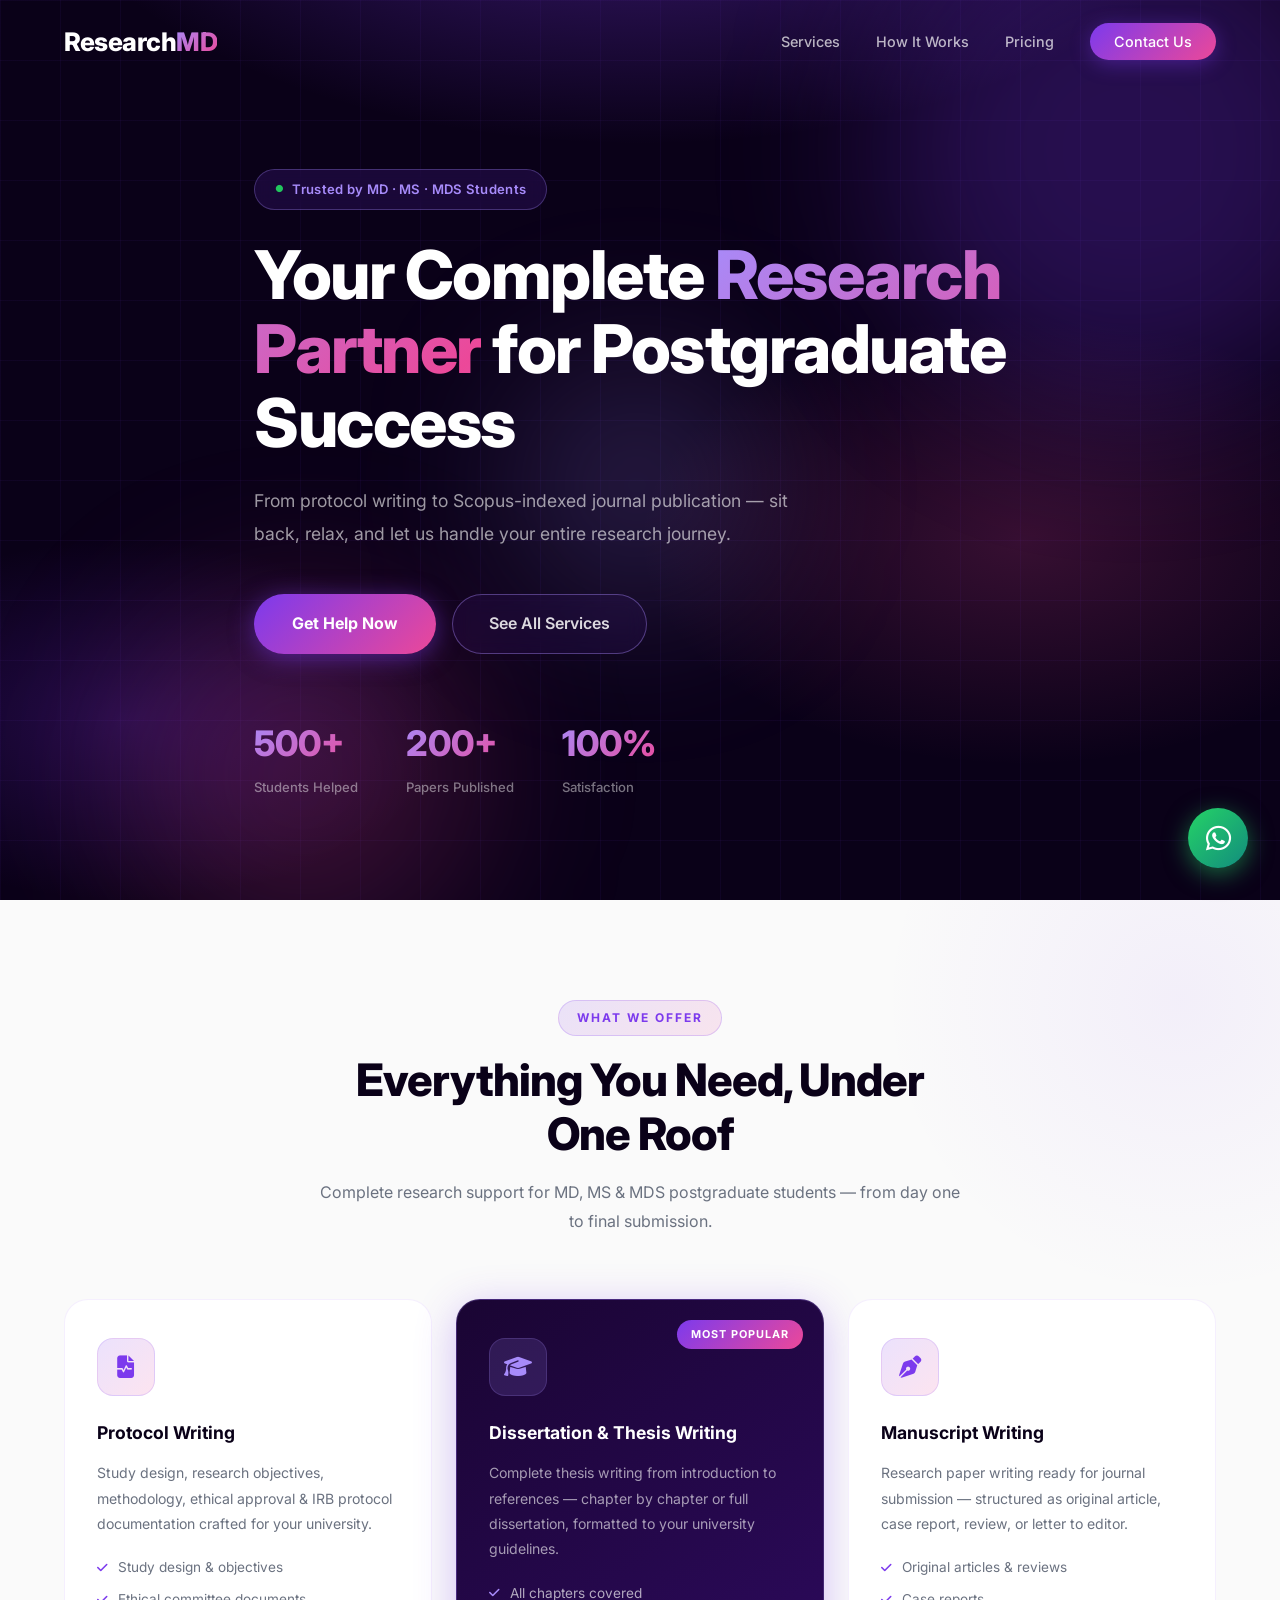
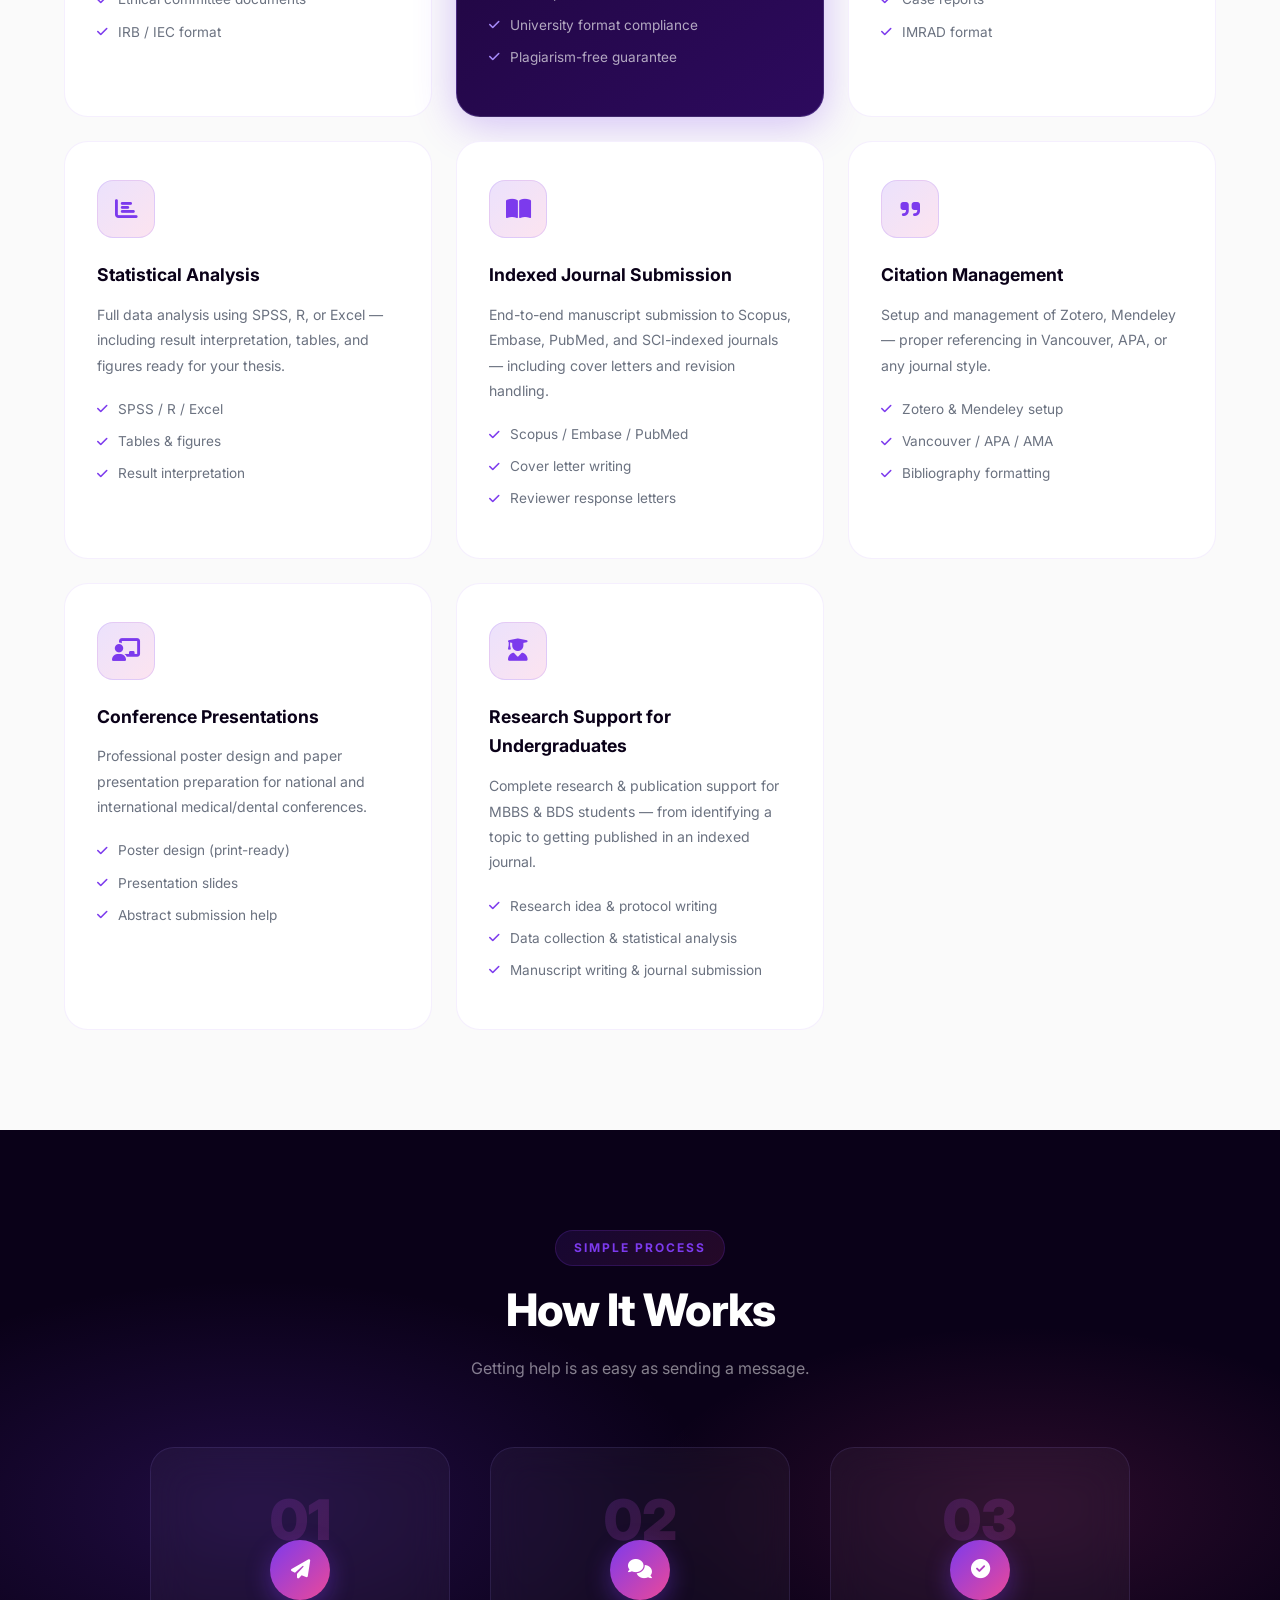
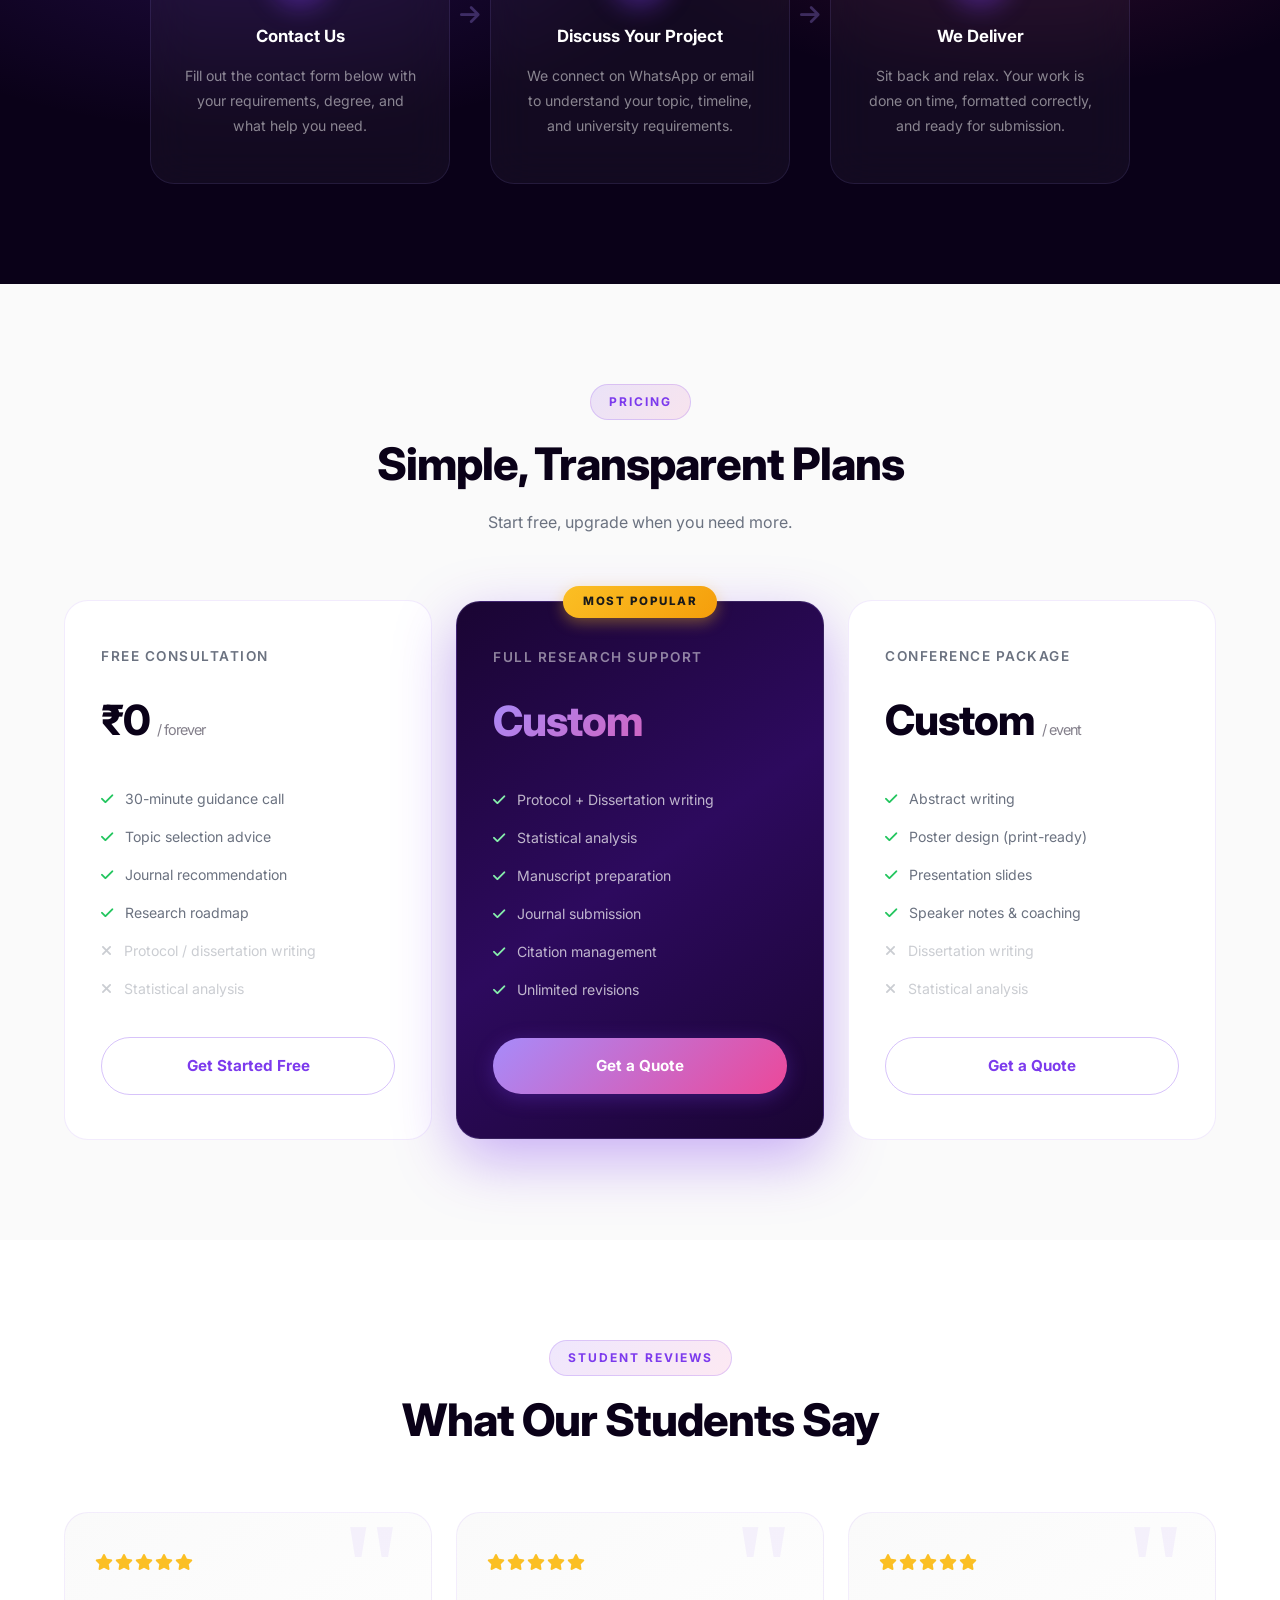
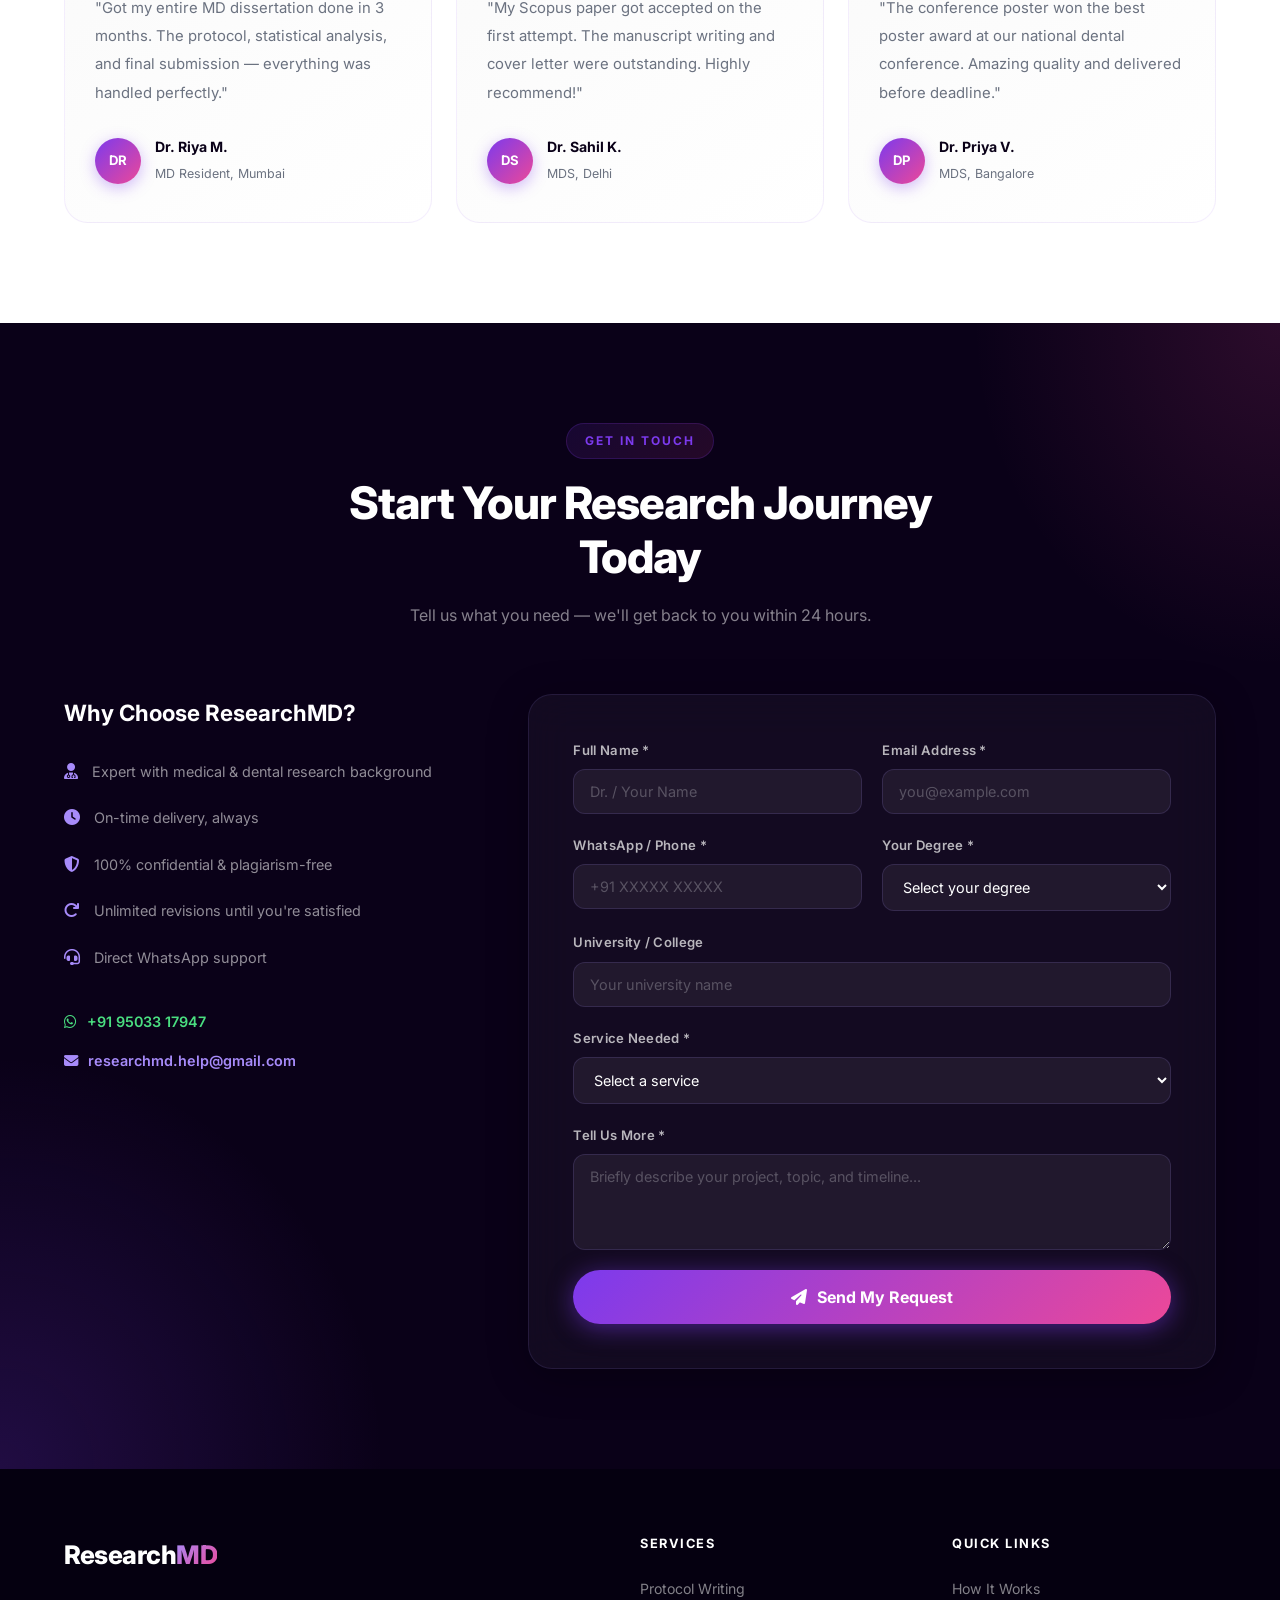
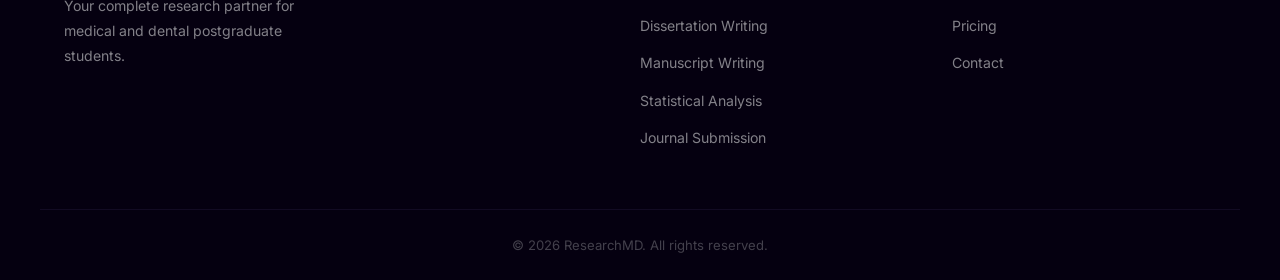
==== commit a720d611: "Add undergraduate research support as 8th service card Co-Authored-By: Claude Sonnet 4.6 <noreply@an" ====
--- a/index.html
+++ b/index.html
@@ -176,102 +176,18 @@
           </ul>
         </div>
 
-      </div>
-
-      <!-- Undergraduate Roadmap Subsection -->
-      <div class="subsection-divider">
-        <span class="section-tag" style="background:linear-gradient(135deg,rgba(236,72,153,0.12),rgba(124,58,237,0.12));border-color:rgba(236,72,153,0.2);color:var(--pink);">For MBBS & BDS Students</span>
-        <h3 class="subsection-title">Research & Publication Roadmap</h3>
-        <p class="subsection-sub">A step-by-step guide to get your first paper published as an undergraduate.</p>
-      </div>
-      <div class="roadmap-timeline">
-
-        <div class="roadmap-item">
-          <div class="roadmap-num">01</div>
-          <div class="roadmap-card">
-            <div class="roadmap-icon"><i class="fas fa-lightbulb"></i></div>
-            <h3>Identify a Research Idea</h3>
-            <p>Start with what you see daily — a case report, an observational study, or a simple survey. Your clinical exposure is your biggest advantage.</p>
-            <div class="roadmap-tip"><i class="fas fa-star"></i> Best for beginners: Case reports & cross-sectional surveys</div>
-          </div>
-        </div>
-
-        <div class="roadmap-item right">
-          <div class="roadmap-num">02</div>
-          <div class="roadmap-card">
-            <div class="roadmap-icon"><i class="fas fa-file-alt"></i></div>
-            <h3>Write a Synopsis / Protocol</h3>
-            <p>Define your objectives, study design, sample size, and methodology. This is submitted to your institution's ethical committee for approval.</p>
-            <div class="roadmap-tip"><i class="fas fa-star"></i> ResearchMD can write this for you</div>
-          </div>
-        </div>
-
-        <div class="roadmap-item">
-          <div class="roadmap-num">03</div>
-          <div class="roadmap-card">
-            <div class="roadmap-icon"><i class="fas fa-shield-alt"></i></div>
-            <h3>Get Ethical Clearance</h3>
-            <p>Submit your protocol to the Institutional Ethics Committee (IEC). This is mandatory before collecting any patient data.</p>
-            <div class="roadmap-tip"><i class="fas fa-star"></i> Takes 2–8 weeks depending on your institution</div>
-          </div>
-        </div>
-
-        <div class="roadmap-item right">
-          <div class="roadmap-num">04</div>
-          <div class="roadmap-card">
-            <div class="roadmap-icon"><i class="fas fa-database"></i></div>
-            <h3>Collect Your Data</h3>
-            <p>Gather patient data, questionnaire responses, or lab records as per your approved protocol. Maintain a clean data sheet from day one.</p>
-            <div class="roadmap-tip"><i class="fas fa-star"></i> Use Google Forms or Excel for easy data collection</div>
-          </div>
-        </div>
-
-        <div class="roadmap-item">
-          <div class="roadmap-num">05</div>
-          <div class="roadmap-card">
-            <div class="roadmap-icon"><i class="fas fa-chart-bar"></i></div>
-            <h3>Statistical Analysis</h3>
-            <p>Analyse your data using SPSS, R, or Excel. Generate tables, graphs, and interpret your results — the most critical step before writing.</p>
-            <div class="roadmap-tip"><i class="fas fa-star"></i> ResearchMD provides full statistical support</div>
-          </div>
-        </div>
-
-        <div class="roadmap-item right">
-          <div class="roadmap-num">06</div>
-          <div class="roadmap-card">
-            <div class="roadmap-icon"><i class="fas fa-pen-nib"></i></div>
-            <h3>Write the Manuscript</h3>
-            <p>Structure your paper in IMRAD format — Introduction, Methods, Results, And Discussion. Add references in Vancouver or APA style.</p>
-            <div class="roadmap-tip"><i class="fas fa-star"></i> ResearchMD writes & formats the full paper</div>
-          </div>
-        </div>
-
-        <div class="roadmap-item">
-          <div class="roadmap-num">07</div>
-          <div class="roadmap-card">
-            <div class="roadmap-icon"><i class="fas fa-paper-plane"></i></div>
-            <h3>Submit to a Journal</h3>
-            <p>Choose the right Scopus, PubMed, or UGC-listed journal for your topic. Submit with a cover letter and handle peer review responses.</p>
-            <div class="roadmap-tip"><i class="fas fa-star"></i> ResearchMD handles end-to-end journal submission</div>
-          </div>
-        </div>
-
-        <div class="roadmap-item right">
-          <div class="roadmap-num">08</div>
-          <div class="roadmap-card">
-            <div class="roadmap-icon"><i class="fas fa-trophy"></i></div>
-            <h3>Get Published & Present</h3>
-            <p>Once accepted, add the publication to your CV, present at a national conference, and build your research portfolio for PG entrance & beyond.</p>
-            <div class="roadmap-tip"><i class="fas fa-star"></i> A publication sets you apart in PG admissions</div>
-          </div>
-        </div>
-
-      </div>
-      <div class="roadmap-cta">
-        <p>Need help at any stage of this journey?</p>
-        <a href="#contact" class="btn-primary"><span>Get Expert Help Now</span></a>
-      </div>
-
+        <div class="service-card">
+          <div class="service-icon"><i class="fas fa-user-graduate"></i></div>
+          <h3>Research Support for Undergraduates</h3>
+          <p>Complete research & publication support for MBBS & BDS students — from identifying a topic to getting published in an indexed journal.</p>
+          <ul class="service-list">
+            <li><i class="fas fa-check"></i> Research idea & protocol writing</li>
+            <li><i class="fas fa-check"></i> Data collection & statistical analysis</li>
+            <li><i class="fas fa-check"></i> Manuscript writing & journal submission</li>
+          </ul>
+        </div>
+
+      </div>
     </div>
   </section>
 
--- a/styles.css
+++ b/styles.css
@@ -722,139 +722,6 @@
 }
 .testimonial-author strong { display: block; font-size: 0.88rem; color: var(--dark); }
 .testimonial-author span { font-size: 0.78rem; color: var(--gray); }
-
-/* ── UNDERGRADUATE ROADMAP (subsection inside Services) ── */
-.subsection-divider {
-  text-align: center;
-  margin: 72px 0 48px;
-  padding-top: 64px;
-  border-top: 1px solid rgba(124,58,237,0.1);
-}
-.subsection-title {
-  font-size: clamp(1.5rem, 3vw, 2.2rem);
-  font-weight: 800;
-  color: var(--dark);
-  margin: 16px 0 12px;
-  letter-spacing: -0.5px;
-}
-.subsection-sub {
-  color: var(--gray);
-  font-size: 1rem;
-  line-height: 1.8;
-}
-
-.roadmap-timeline {
-  position: relative;
-  max-width: 900px;
-  margin: 0 auto 60px;
-}
-.roadmap-timeline::before {
-  content: '';
-  position: absolute;
-  left: 50%;
-  top: 0; bottom: 0;
-  width: 2px;
-  background: linear-gradient(to bottom, var(--purple), var(--pink), var(--purple));
-  transform: translateX(-50%);
-  opacity: 0.2;
-}
-
-.roadmap-item {
-  display: flex;
-  align-items: flex-start;
-  margin-bottom: 40px;
-  position: relative;
-  z-index: 1;
-  padding-right: calc(50% + 48px);
-}
-.roadmap-item.right {
-  flex-direction: row-reverse;
-  padding-right: 0;
-  padding-left: calc(50% + 48px);
-}
-
-.roadmap-num {
-  position: absolute;
-  left: 50%;
-  transform: translateX(-50%);
-  top: 16px;
-  width: 44px; height: 44px;
-  background: linear-gradient(135deg, var(--purple), var(--pink));
-  border-radius: 50%;
-  display: flex;
-  align-items: center;
-  justify-content: center;
-  font-size: 0.75rem;
-  font-weight: 800;
-  color: var(--white);
-  box-shadow: 0 0 0 4px rgba(124,58,237,0.2), 0 4px 20px rgba(124,58,237,0.4);
-  z-index: 2;
-  flex-shrink: 0;
-}
-
-.roadmap-card {
-  background: var(--white);
-  border: 1px solid rgba(124,58,237,0.1);
-  border-radius: var(--radius-lg);
-  padding: 28px;
-  transition: all 0.4s;
-  width: 100%;
-  box-shadow: 0 2px 16px rgba(124,58,237,0.06);
-}
-.roadmap-card:hover {
-  border-color: rgba(124,58,237,0.3);
-  transform: translateY(-4px);
-  box-shadow: 0 16px 40px rgba(124,58,237,0.15);
-}
-
-.roadmap-icon {
-  width: 44px; height: 44px;
-  background: linear-gradient(135deg, rgba(124,58,237,0.2), rgba(236,72,153,0.2));
-  border-radius: 12px;
-  display: flex;
-  align-items: center;
-  justify-content: center;
-  font-size: 1.1rem;
-  color: var(--purple-mid);
-  margin-bottom: 14px;
-  border: 1px solid rgba(124,58,237,0.2);
-}
-.roadmap-card h3 {
-  font-size: 1rem;
-  font-weight: 700;
-  color: var(--dark);
-  margin-bottom: 10px;
-}
-.roadmap-card p {
-  font-size: 0.87rem;
-  color: var(--gray);
-  line-height: 1.8;
-  margin-bottom: 14px;
-}
-.roadmap-tip {
-  font-size: 0.78rem;
-  color: var(--purple-mid);
-  font-weight: 600;
-  display: flex;
-  align-items: center;
-  gap: 8px;
-  background: rgba(124,58,237,0.1);
-  border: 1px solid rgba(124,58,237,0.15);
-  padding: 8px 14px;
-  border-radius: 8px;
-}
-.roadmap-tip i { font-size: 0.65rem; color: #FBBF24; }
-
-.roadmap-cta {
-  text-align: center;
-  position: relative;
-  z-index: 1;
-}
-.roadmap-cta p {
-  color: var(--gray);
-  margin-bottom: 24px;
-  font-size: 1rem;
-}
 
 /* ── CONTACT ── */
 .contact {
@@ -1133,16 +1000,4 @@
   .footer-inner { grid-template-columns: 1fr; }
   .hero-stats { gap: 28px; }
   .pricing-card.featured { transform: scale(1); }
-  .roadmap-timeline::before { left: 22px; }
-  .roadmap-item,
-  .roadmap-item.right {
-    flex-direction: column;
-    padding-right: 0;
-    padding-left: 64px;
-  }
-  .roadmap-num {
-    left: 0;
-    transform: none;
-    top: 0;
-  }
-}
+}
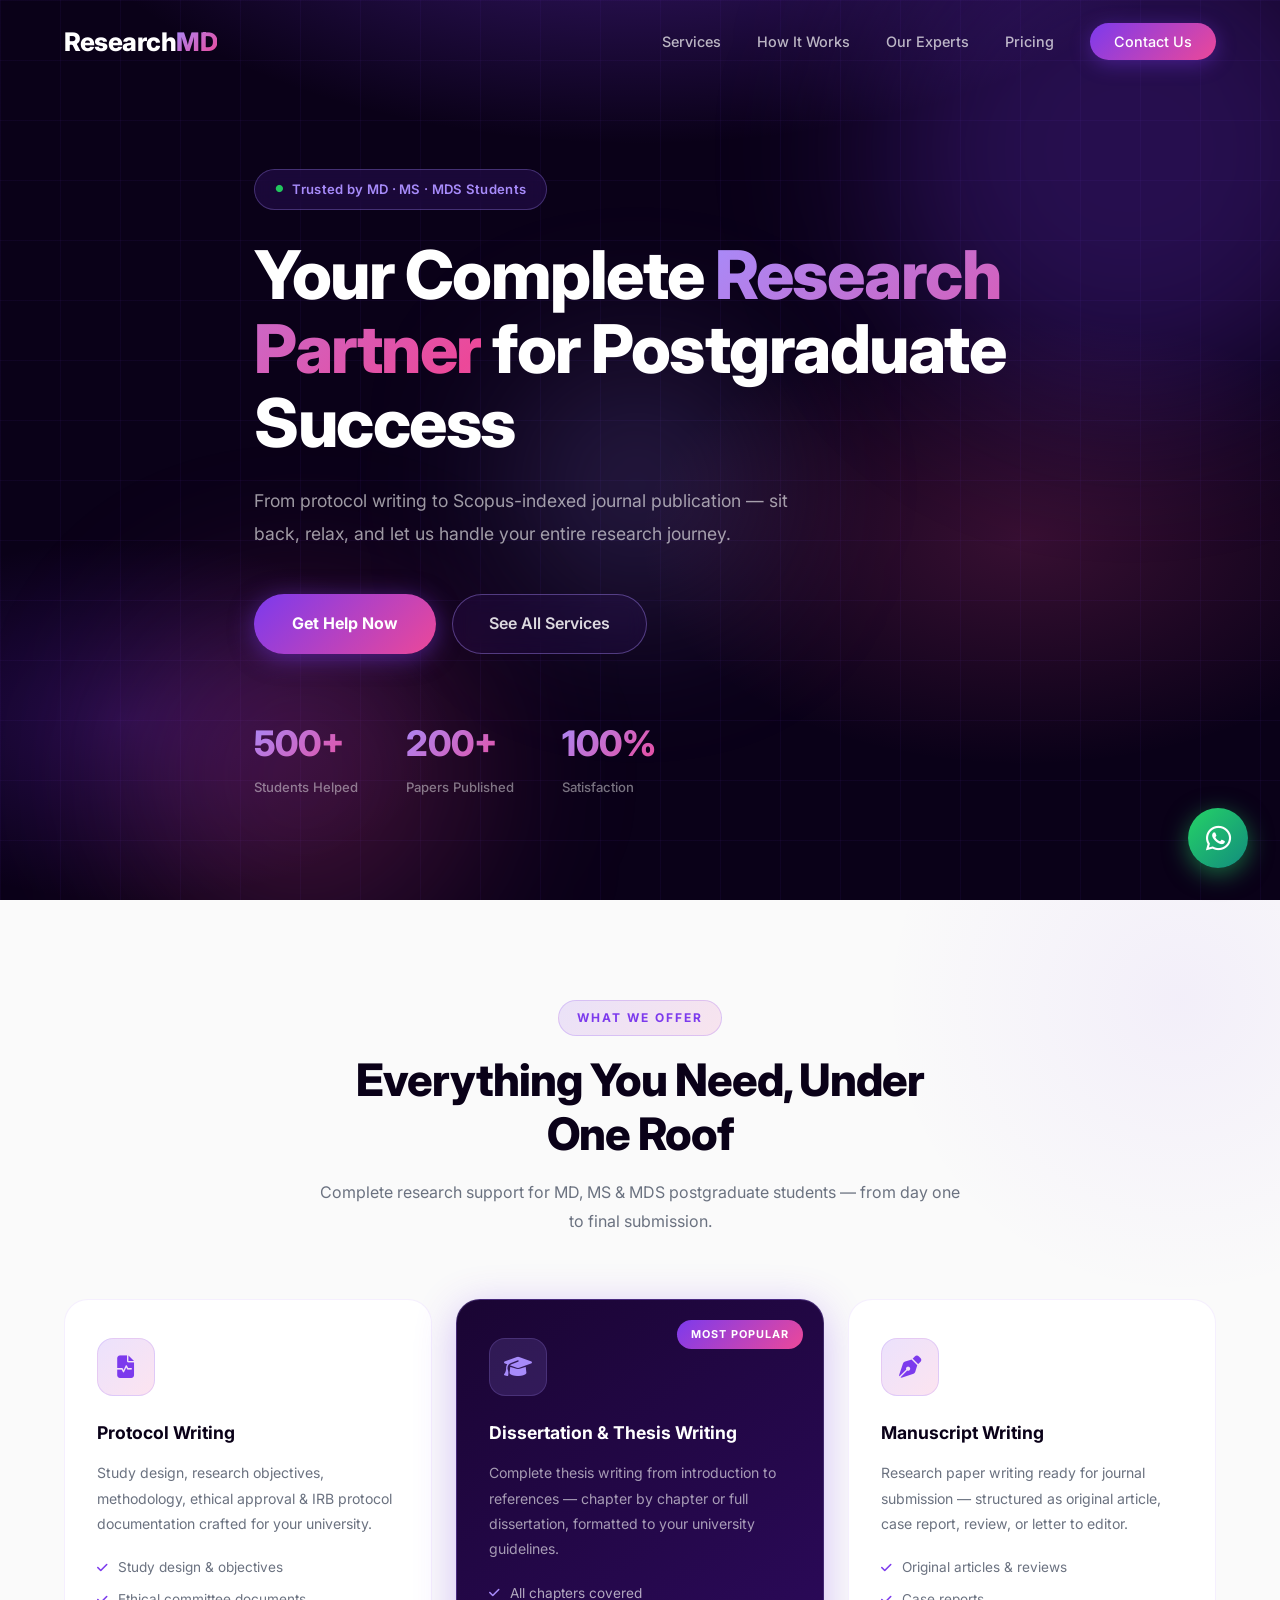
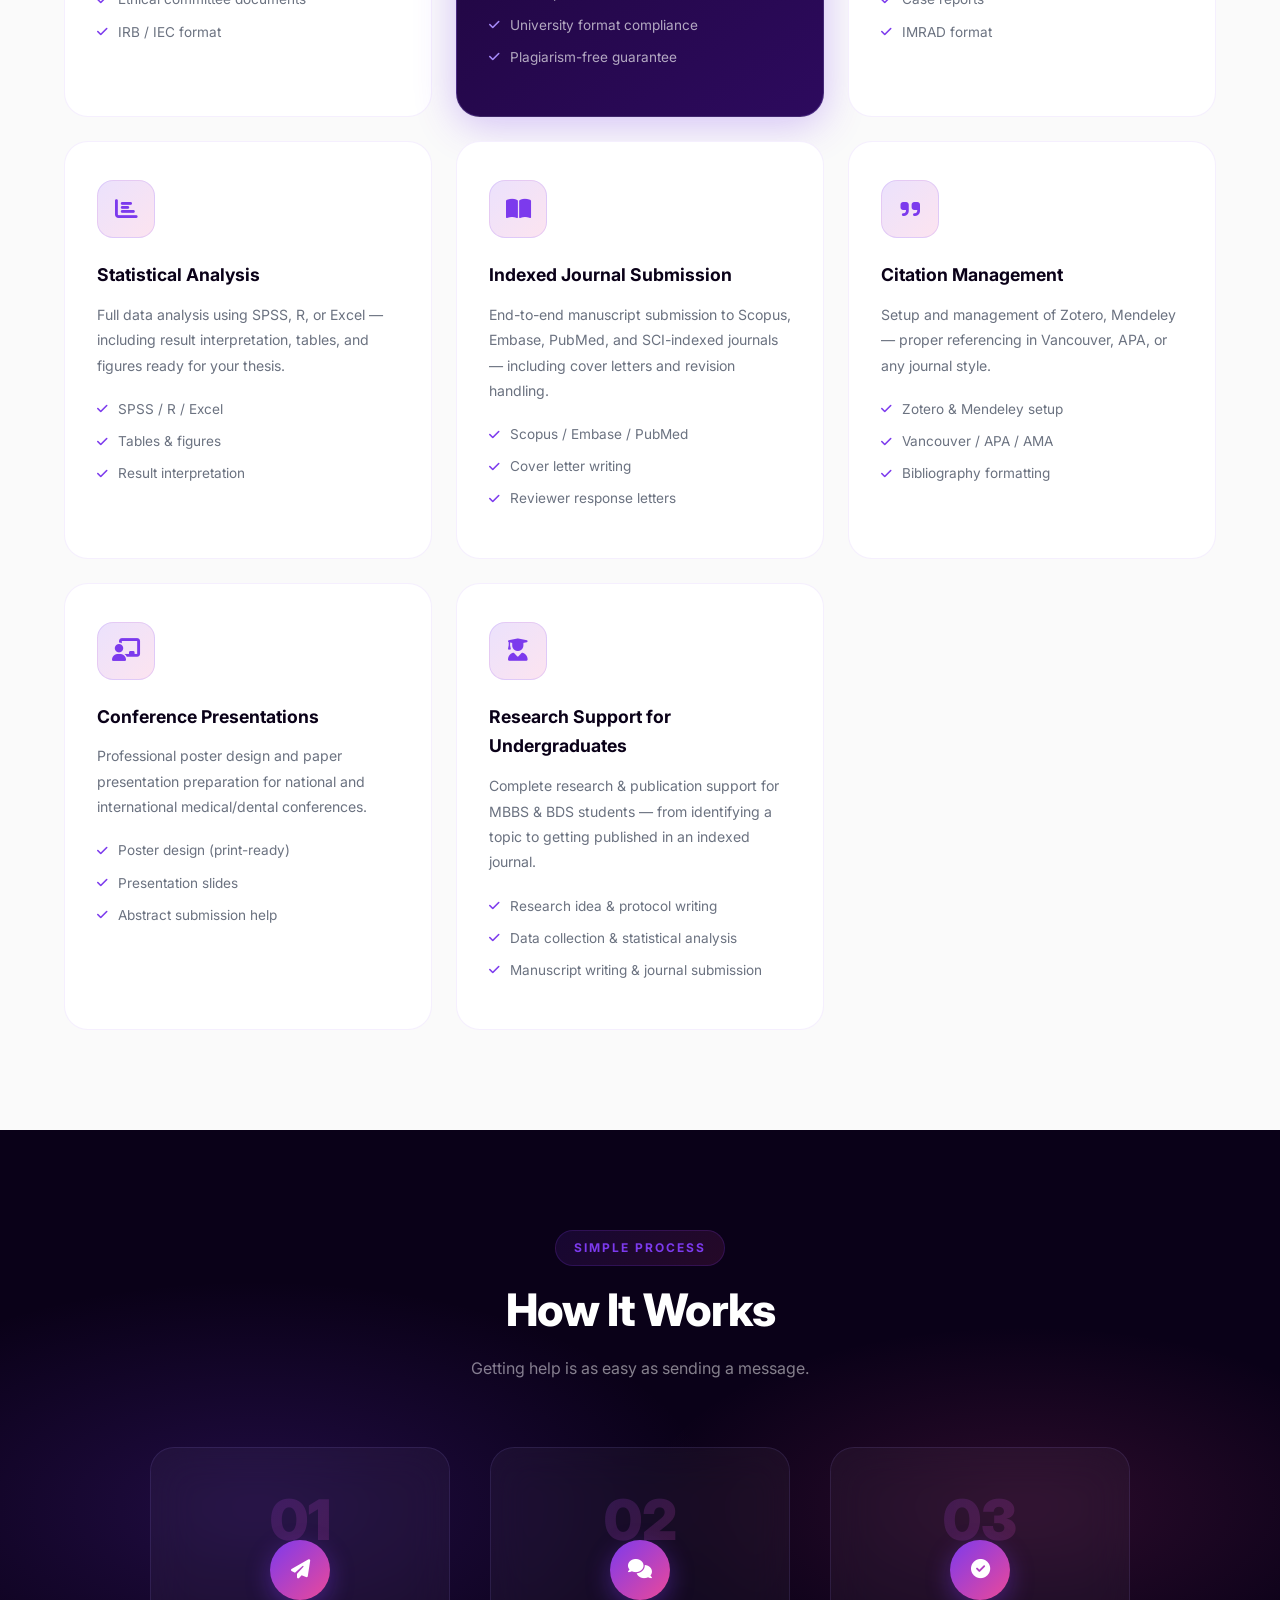
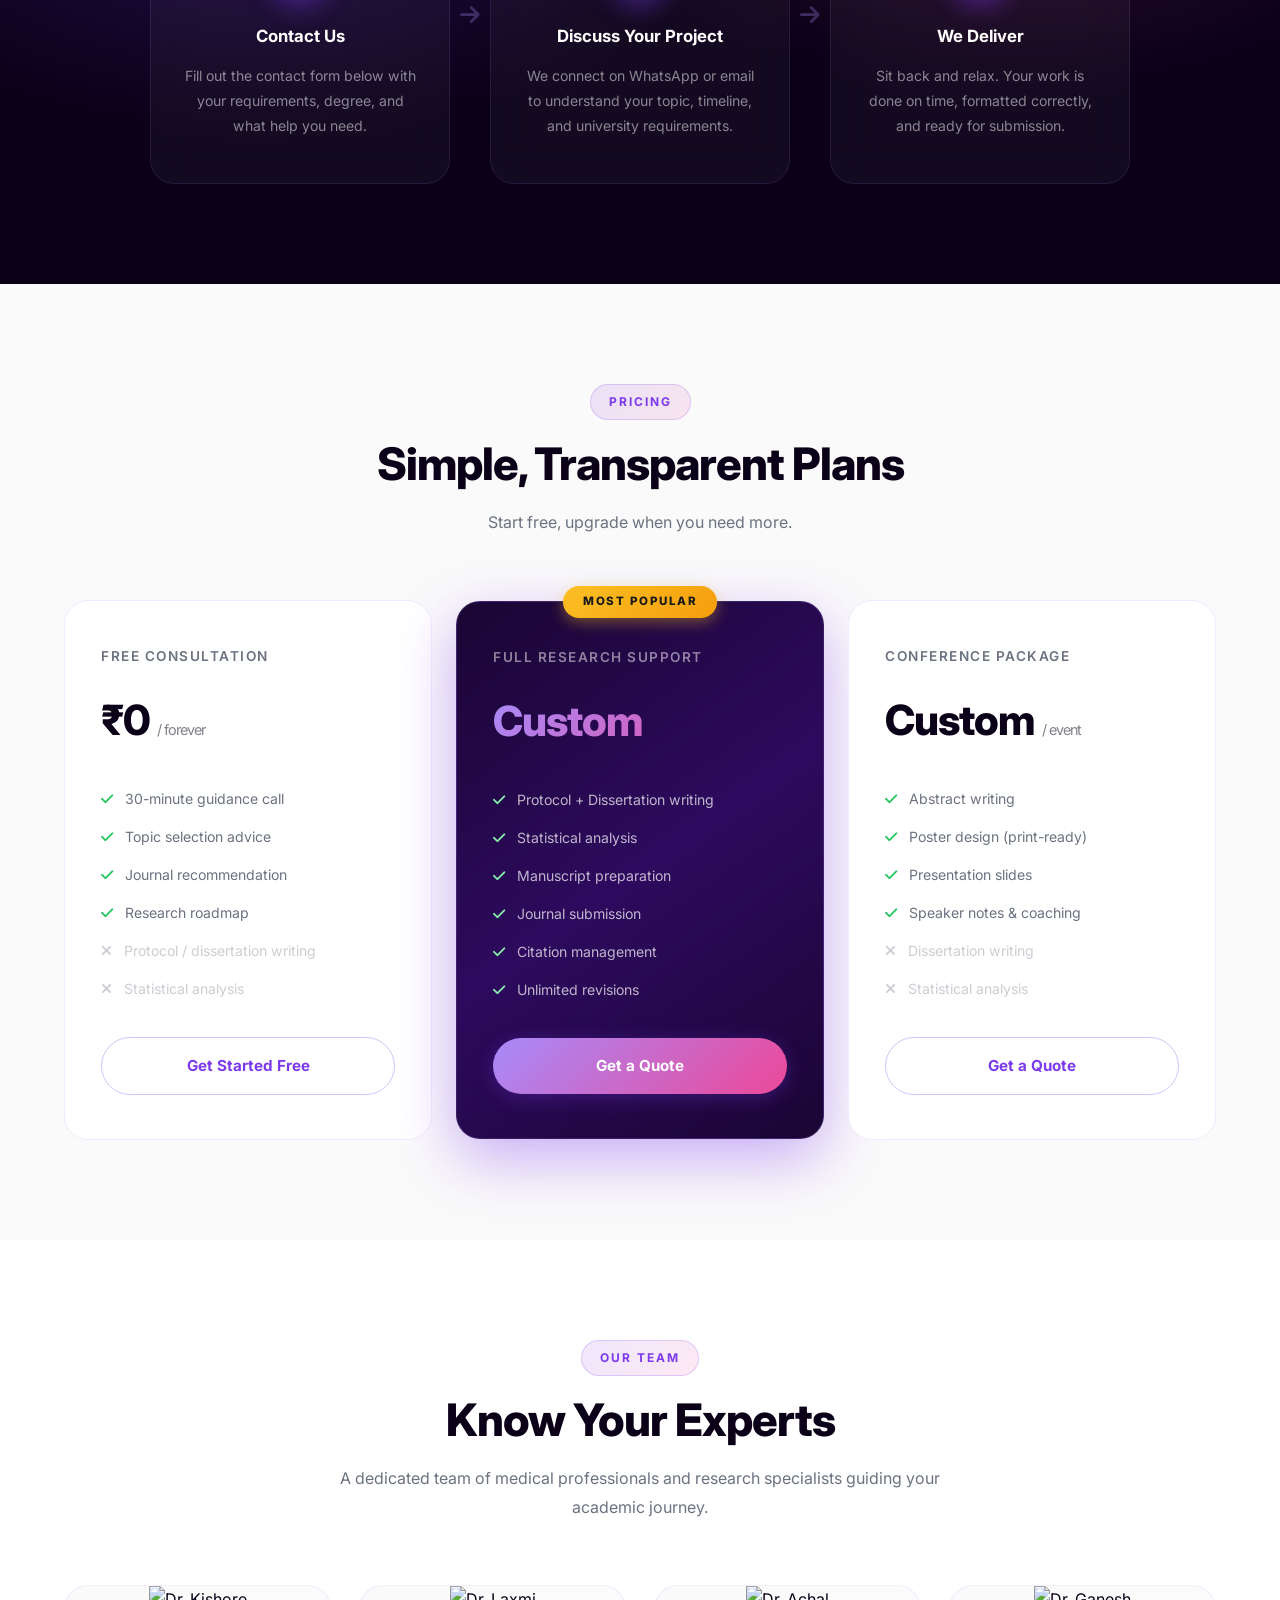
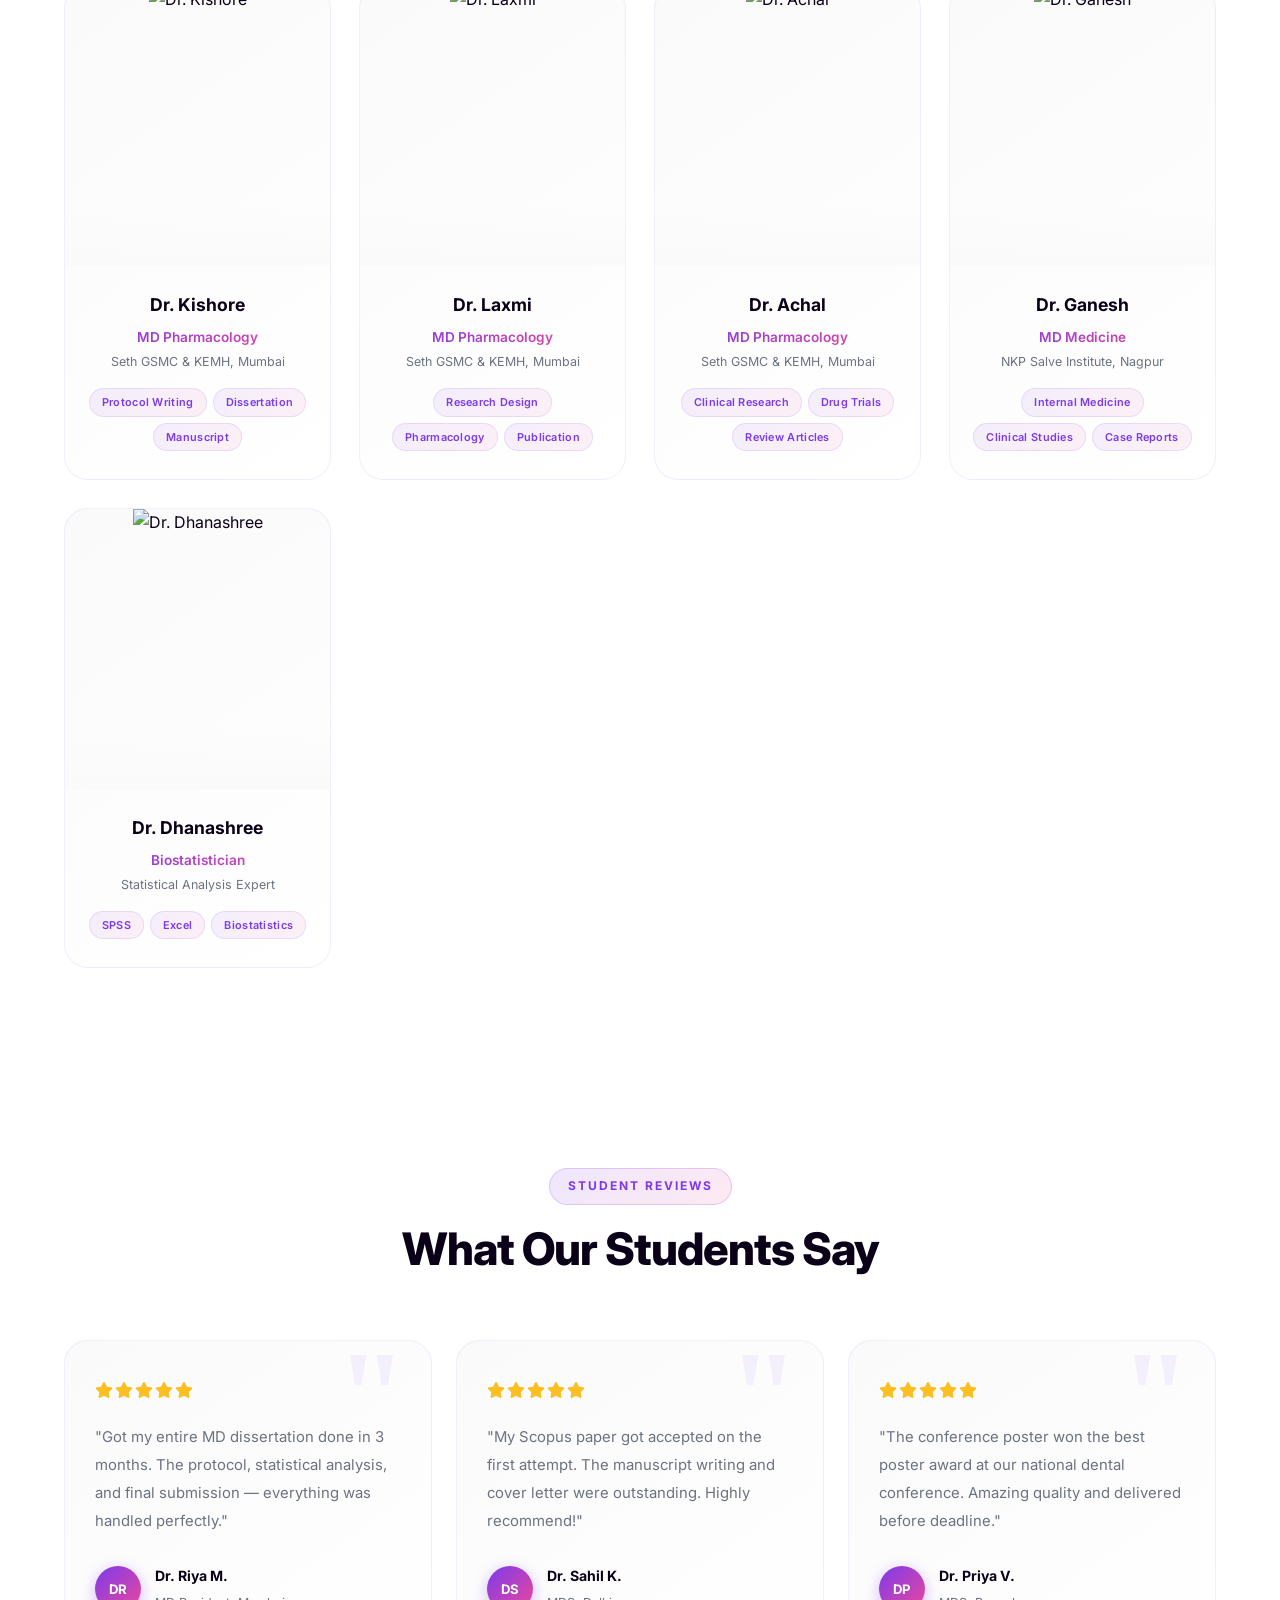
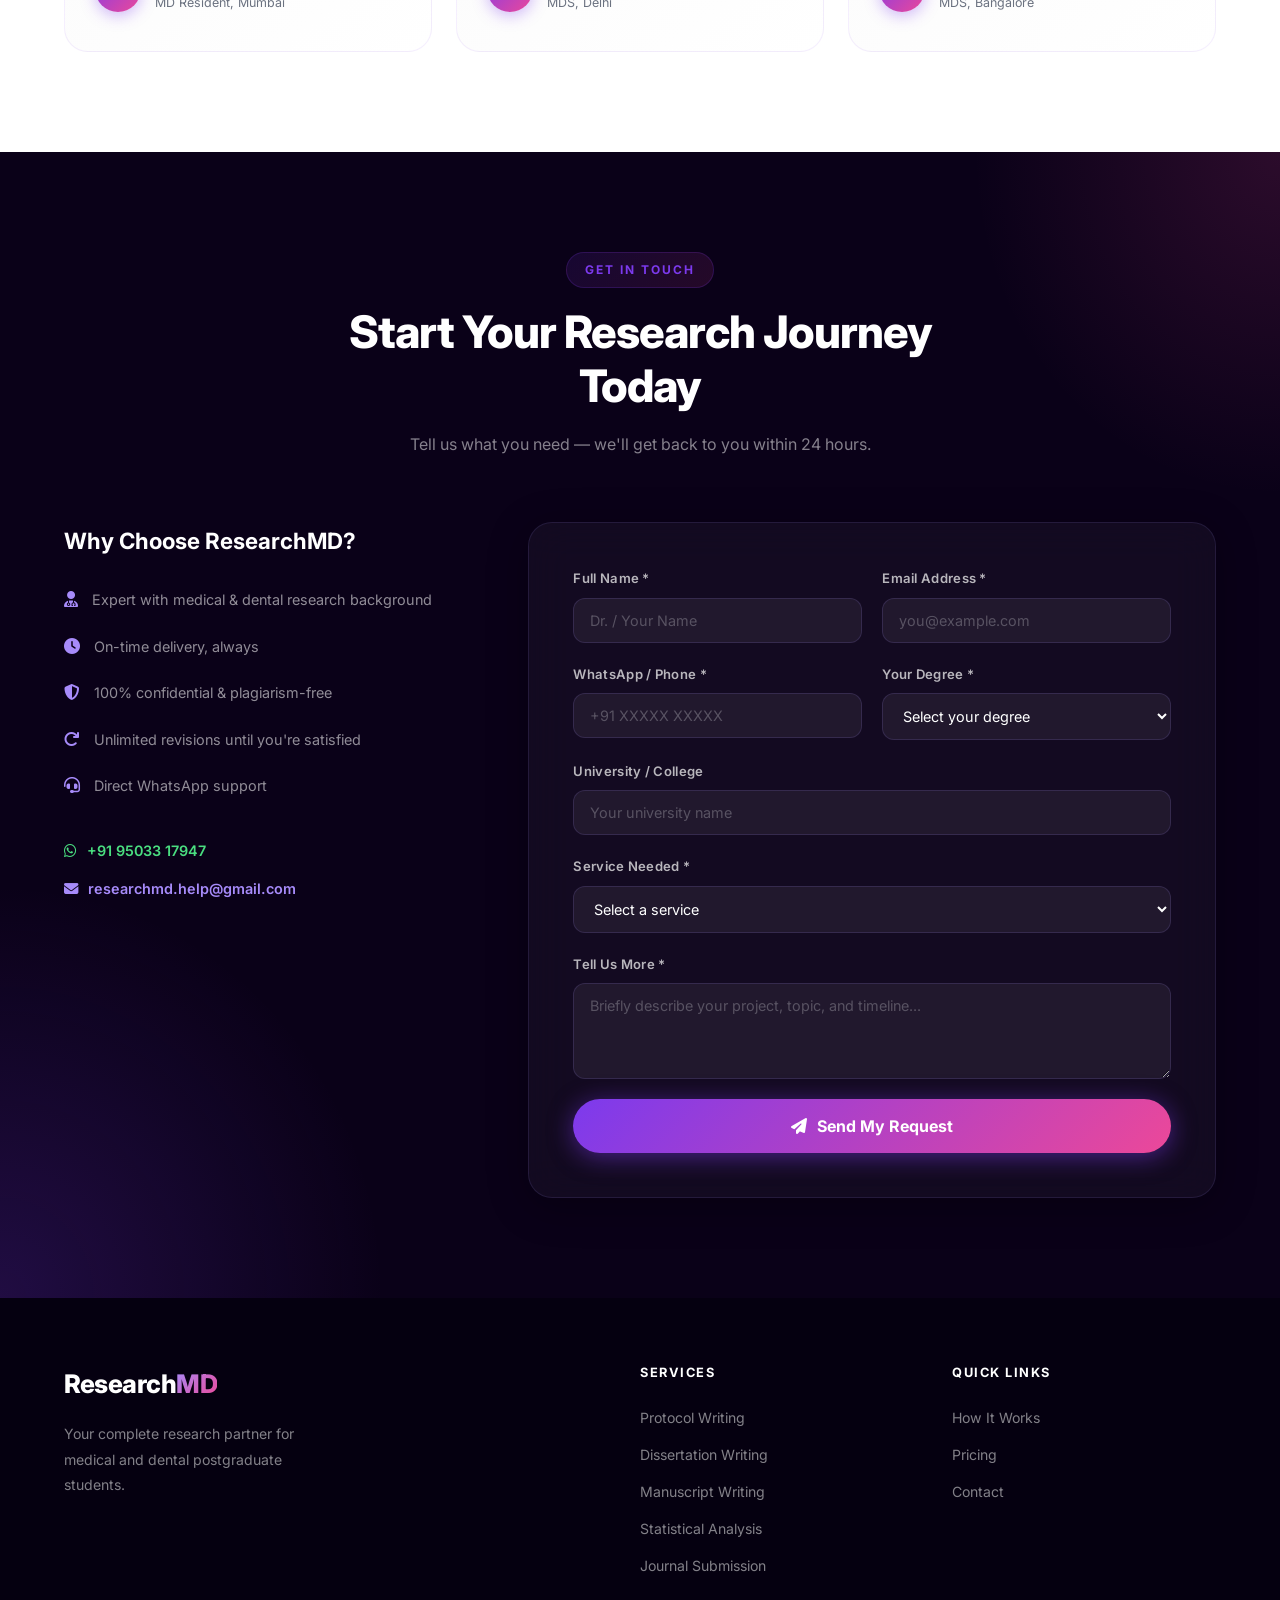
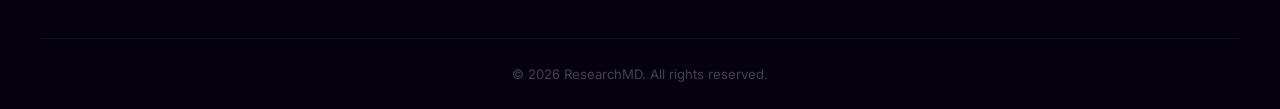
==== commit 9af8b2ae: "Add Know Your Experts section with 5 team members Adds a new team section between Pricing and Testim" ====
--- a/index.html
+++ b/index.html
@@ -46,6 +46,7 @@
       <ul class="nav-links" id="navLinks">
         <li><a href="#services">Services</a></li>
         <li><a href="#how-it-works">How It Works</a></li>
+        <li><a href="#experts">Our Experts</a></li>
         <li><a href="#pricing">Pricing</a></li>
         <li><a href="#contact" class="btn-nav">Contact Us</a></li>
       </ul>
@@ -281,6 +282,100 @@
     </div>
   </section>
 
+  <!-- ── KNOW YOUR EXPERTS ── -->
+  <section class="experts section" id="experts">
+    <div class="container">
+      <div class="section-header">
+        <span class="section-tag">Our Team</span>
+        <h2>Know Your Experts</h2>
+        <p>A dedicated team of medical professionals and research specialists guiding your academic journey.</p>
+      </div>
+      <div class="experts-grid">
+
+        <div class="expert-card">
+          <div class="expert-img">
+            <img src="images/dr-kishore.jpg" alt="Dr. Kishore" />
+          </div>
+          <div class="expert-info">
+            <h3>Dr. Kishore</h3>
+            <span class="expert-degree">MD Pharmacology</span>
+            <span class="expert-institution">Seth GSMC &amp; KEMH, Mumbai</span>
+            <div class="expert-tags">
+              <span>Protocol Writing</span>
+              <span>Dissertation</span>
+              <span>Manuscript</span>
+            </div>
+          </div>
+        </div>
+
+        <div class="expert-card">
+          <div class="expert-img">
+            <img src="images/dr-laxmi.jpg" alt="Dr. Laxmi" />
+          </div>
+          <div class="expert-info">
+            <h3>Dr. Laxmi</h3>
+            <span class="expert-degree">MD Pharmacology</span>
+            <span class="expert-institution">Seth GSMC &amp; KEMH, Mumbai</span>
+            <div class="expert-tags">
+              <span>Research Design</span>
+              <span>Pharmacology</span>
+              <span>Publication</span>
+            </div>
+          </div>
+        </div>
+
+        <div class="expert-card">
+          <div class="expert-img">
+            <img src="images/dr-achal.jpg" alt="Dr. Achal" />
+          </div>
+          <div class="expert-info">
+            <h3>Dr. Achal</h3>
+            <span class="expert-degree">MD Pharmacology</span>
+            <span class="expert-institution">Seth GSMC &amp; KEMH, Mumbai</span>
+            <div class="expert-tags">
+              <span>Clinical Research</span>
+              <span>Drug Trials</span>
+              <span>Review Articles</span>
+            </div>
+          </div>
+        </div>
+
+        <div class="expert-card">
+          <div class="expert-img">
+            <img src="images/dr-ganesh.jpg" alt="Dr. Ganesh" />
+          </div>
+          <div class="expert-info">
+            <h3>Dr. Ganesh</h3>
+            <span class="expert-degree">MD Medicine</span>
+            <span class="expert-institution">NKP Salve Institute, Nagpur</span>
+            <div class="expert-tags">
+              <span>Internal Medicine</span>
+              <span>Clinical Studies</span>
+              <span>Case Reports</span>
+            </div>
+          </div>
+        </div>
+
+        <div class="expert-card">
+          <div class="expert-img">
+            <img src="images/dr-dhanashree.jpg" alt="Dr. Dhanashree" />
+          </div>
+          <div class="expert-info">
+            <h3>Dr. Dhanashree</h3>
+            <span class="expert-degree">Biostatistician</span>
+            <span class="expert-institution">Statistical Analysis Expert</span>
+            <div class="expert-tags">
+              <span>SPSS</span>
+              <span>Excel</span>
+              <span>Biostatistics</span>
+            </div>
+          </div>
+        </div>
+
+      </div>
+    </div>
+  </section>
+
   <!-- ── TESTIMONIALS ── -->
   <section class="testimonials section">
     <div class="container">
--- a/styles.css
+++ b/styles.css
@@ -962,6 +962,96 @@
 @keyframes waBounce {
   0%, 100% { transform: translateY(0); }
   50%       { transform: translateY(-8px); }
+}
+
+/* ── EXPERTS ── */
+.experts { background: var(--white); }
+
+.experts-grid {
+  display: grid;
+  grid-template-columns: repeat(auto-fit, minmax(220px, 1fr));
+  gap: 28px;
+}
+
+.expert-card {
+  background: linear-gradient(145deg, #FAFAFA, var(--white));
+  border-radius: var(--radius-lg);
+  border: 1px solid rgba(124,58,237,0.08);
+  overflow: hidden;
+  transition: all 0.4s cubic-bezier(0.175, 0.885, 0.32, 1.275);
+  text-align: center;
+}
+.expert-card:hover {
+  transform: translateY(-10px);
+  box-shadow: 0 20px 60px rgba(124,58,237,0.18);
+  border-color: rgba(124,58,237,0.25);
+}
+
+.expert-img {
+  width: 100%;
+  height: 280px;
+  overflow: hidden;
+  position: relative;
+}
+.expert-img::after {
+  content: '';
+  position: absolute;
+  bottom: 0; left: 0; right: 0;
+  height: 60px;
+  background: linear-gradient(to top, #FAFAFA, transparent);
+}
+.expert-img img {
+  width: 100%;
+  height: 100%;
+  object-fit: cover;
+  object-position: top;
+  transition: transform 0.5s;
+}
+.expert-card:hover .expert-img img {
+  transform: scale(1.05);
+}
+
+.expert-info {
+  padding: 24px 20px 28px;
+}
+.expert-info h3 {
+  font-size: 1.1rem;
+  font-weight: 700;
+  color: var(--dark);
+  margin-bottom: 6px;
+}
+.expert-degree {
+  display: block;
+  font-size: 0.85rem;
+  font-weight: 600;
+  background: linear-gradient(135deg, var(--purple), var(--pink));
+  -webkit-background-clip: text;
+  -webkit-text-fill-color: transparent;
+  background-clip: text;
+  margin-bottom: 4px;
+}
+.expert-institution {
+  display: block;
+  font-size: 0.78rem;
+  color: var(--gray);
+  margin-bottom: 16px;
+  line-height: 1.5;
+}
+.expert-tags {
+  display: flex;
+  flex-wrap: wrap;
+  justify-content: center;
+  gap: 6px;
+}
+.expert-tags span {
+  background: linear-gradient(135deg, rgba(124,58,237,0.08), rgba(236,72,153,0.08));
+  border: 1px solid rgba(124,58,237,0.12);
+  color: var(--purple);
+  font-size: 0.68rem;
+  font-weight: 600;
+  padding: 4px 12px;
+  border-radius: 50px;
+  letter-spacing: 0.3px;
 }
 
 /* ── SCROLL ANIMATIONS ── */
